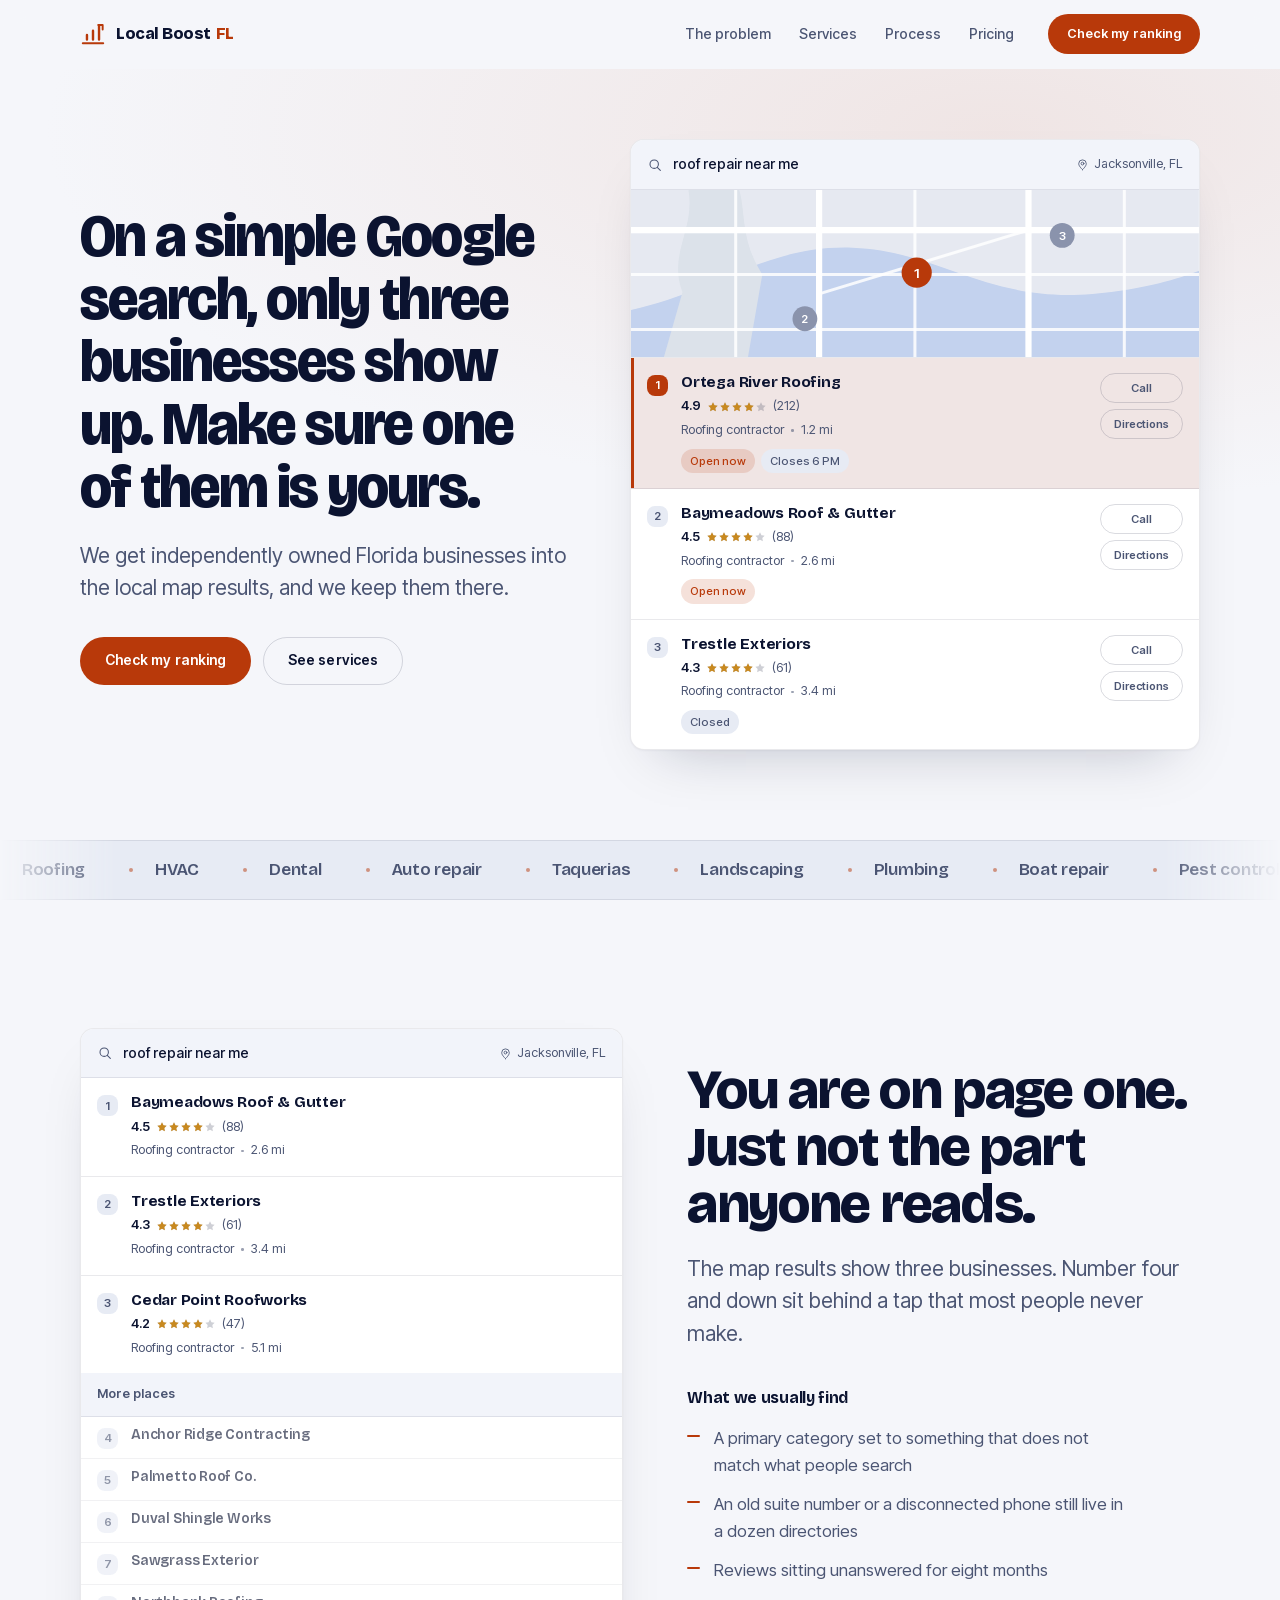
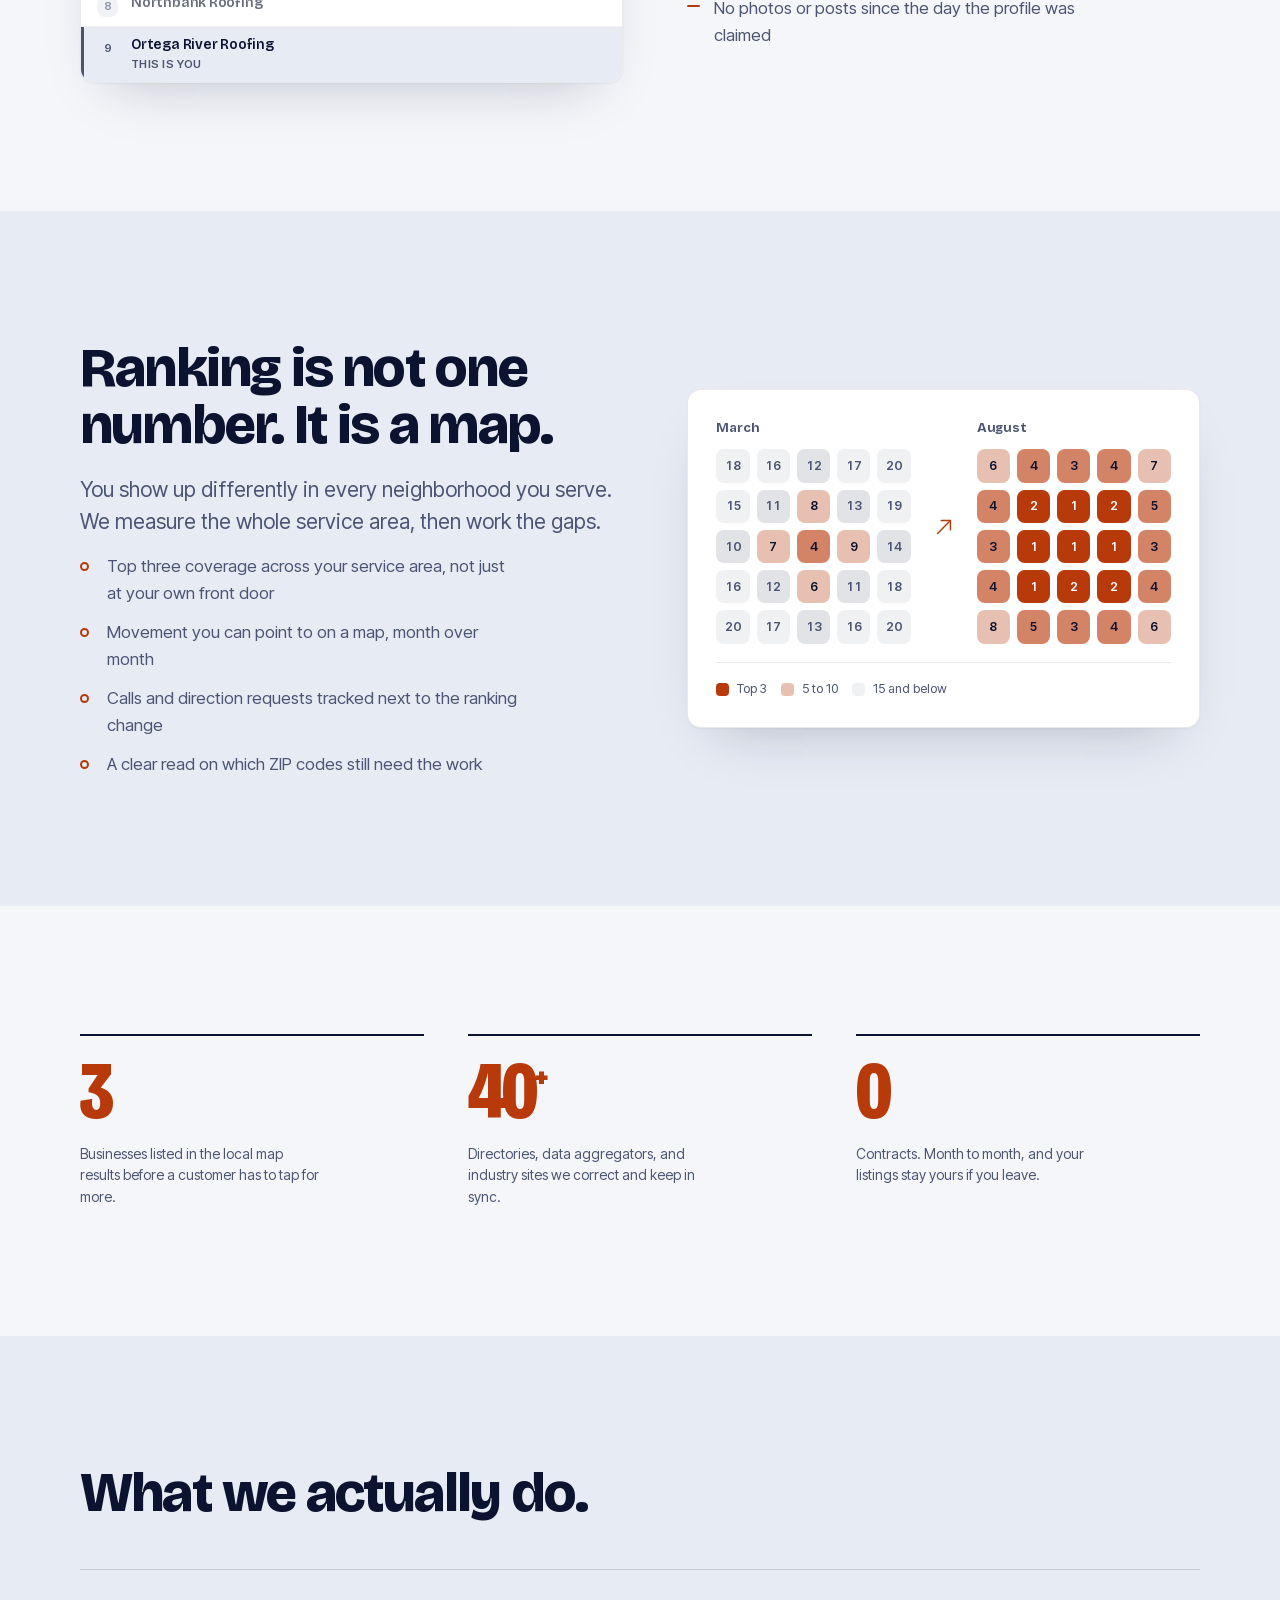
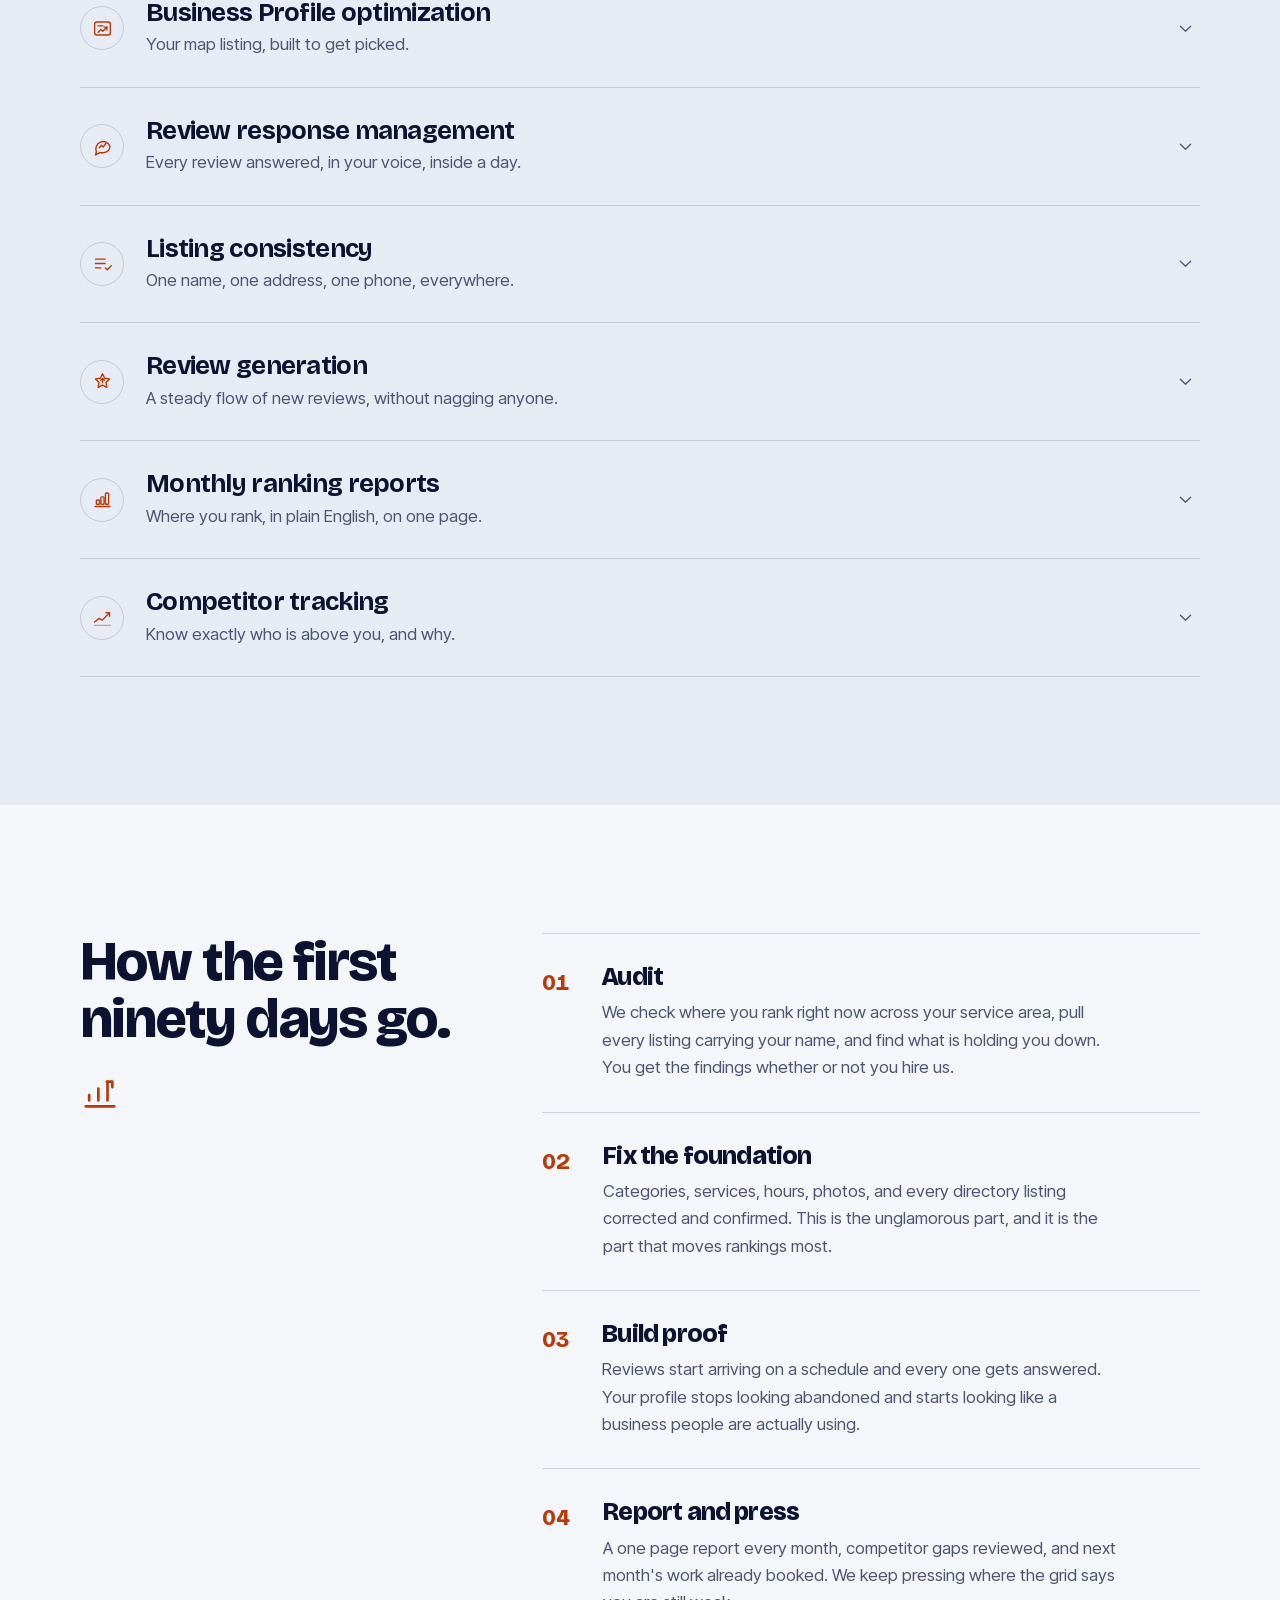
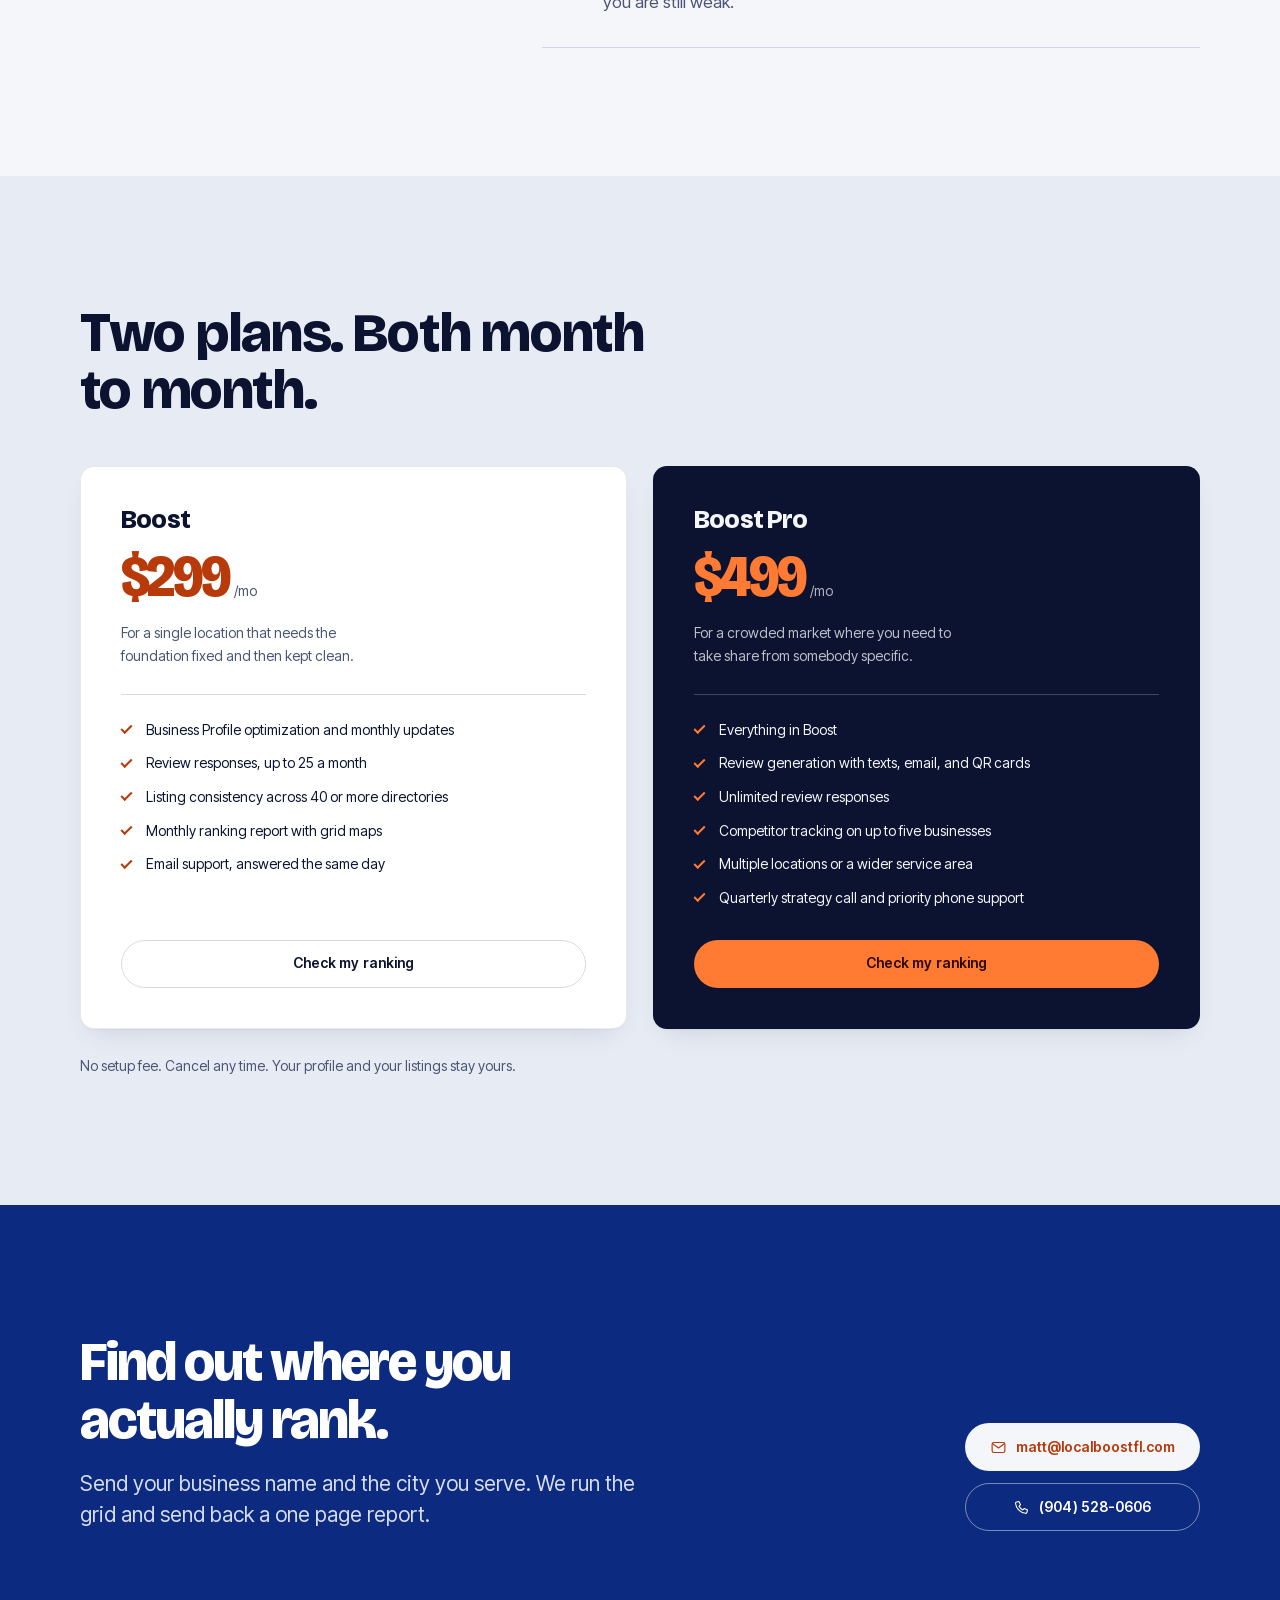
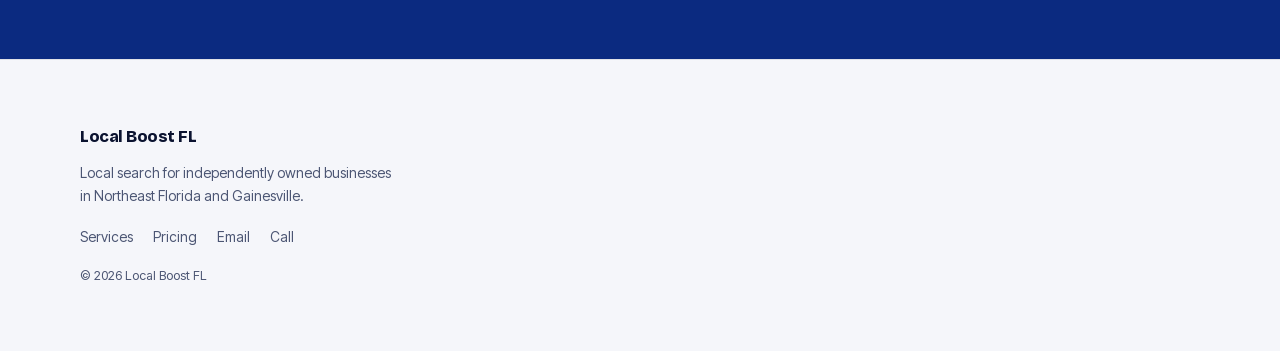
==== index.html @ afe84824 "Update contact details: (904) 528-0606 and matt@localboostfl.com Changed across index.html closing C" ====
<!DOCTYPE html>
<html lang="en">
<head>
<meta charset="utf-8">
<meta name="viewport" content="width=device-width, initial-scale=1">
<title>Local Boost FL | Local search for Northeast Florida businesses</title>
<meta name="description" content="Local Boost FL puts independently owned businesses in Northeast Florida and Gainesville into the local map results, and keeps them there. Month to month, no contracts.">
<meta name="theme-color" content="#F5F6FA" media="(prefers-color-scheme: light)">
<meta name="theme-color" content="#08112E" media="(prefers-color-scheme: dark)">
<link rel="preload" as="font" type="font/woff2" href="fonts/bricolage-grotesque-latin.woff2" crossorigin>
<link rel="preload" as="font" type="font/woff2" href="fonts/inter-tight-latin.woff2" crossorigin>
<link rel="stylesheet" href="fonts.css">
<link rel="stylesheet" href="styles.css">
</head>
<body>

<a class="skip" href="#main">Skip to content</a>

<!-- Icon sprite. Custom line-art on one theme: upward momentum. Stroke 1.6, round caps. -->
<svg class="sprite" aria-hidden="true" focusable="false" xmlns="http://www.w3.org/2000/svg">
  <symbol id="i-star" viewBox="0 0 24 24">
    <path d="M12 2.6l2.88 5.84 6.44.94-4.66 4.54 1.1 6.42L12 17.31l-5.76 3.03 1.1-6.42L2.68 9.38l6.44-.94z"/>
  </symbol>
  <symbol id="i-profile" viewBox="0 0 24 24">
    <rect x="3" y="4.5" width="18" height="15" rx="2.6"/><path d="M7 9h5.5"/>
    <path d="M7 16.2l3.2-3.2 2.2 2.2L17 10.4"/><path d="M17 13.6v-3.2h-3.2"/>
  </symbol>
  <symbol id="i-reply" viewBox="0 0 24 24">
    <path d="M20.5 11.6a7.6 7.6 0 0 1-7.6 7.6H8.4L4 21.6l1-3.7a7.6 7.6 0 1 1 15.5-6.3Z"/>
    <path d="M8.4 13.4l2.4-2.9 2 2 3-3.9"/>
  </symbol>
  <symbol id="i-listings" viewBox="0 0 24 24">
    <path d="M4 7h11M4 12h11M4 17h6"/><path d="M15.4 17.1l2.1 2.1L22 14.6"/>
  </symbol>
  <symbol id="i-reviews" viewBox="0 0 24 24">
    <path d="M12 3.2l2.5 5.1 5.6.82-4.05 3.95.96 5.58L12 16.02l-5.01 2.65.96-5.58L3.9 9.14l5.6-.82z"/>
    <path d="M12 13.4V8.6"/><path d="M9.9 10.7 12 8.6l2.1 2.1"/>
  </symbol>
  <symbol id="i-report" viewBox="0 0 24 24">
    <path d="M3.5 20h17"/><rect x="5" y="12.5" width="3.6" height="5" rx="1"/>
    <rect x="10.2" y="9" width="3.6" height="8.5" rx="1"/><rect x="15.4" y="4.6" width="3.6" height="12.9" rx="1"/>
  </symbol>
  <symbol id="i-compete" viewBox="0 0 24 24">
    <path d="M3 17.2l5.2-4.2 3.6 2 8.2-8.4"/><path d="M20 10.6V6.6h-4"/>
    <path d="M3 21h18" opacity=".45"/>
  </symbol>
  <symbol id="i-rise" viewBox="0 0 24 24">
    <path d="M3.5 20h17"/><path d="M5.5 16.5v-3.2M11 16.5V9.4M16.5 16.5V5.6"/>
    <path d="M19.4 8.5V5.2h-3.3"/>
  </symbol>
  <symbol id="i-chev" viewBox="0 0 24 24"><path d="M5.5 9.2 12 15.4l6.5-6.2"/></symbol>
  <symbol id="i-search" viewBox="0 0 24 24"><circle cx="10.8" cy="10.8" r="6.3"/><path d="M15.4 15.4 20 20"/></symbol>
  <symbol id="i-arrow" viewBox="0 0 24 24"><path d="M5 19 19 5"/><path d="M9 5h10v10"/></symbol>
  <symbol id="i-pin" viewBox="0 0 24 24"><path d="M12 21.5s7-6.1 7-11a7 7 0 1 0-14 0c0 4.9 7 11 7 11Z"/><circle cx="12" cy="10.3" r="2.6"/></symbol>
  <symbol id="i-phone" viewBox="0 0 24 24"><path d="M8.4 3.6 10.6 8l-2 2.2a12 12 0 0 0 5.2 5.2l2.2-2 4.4 2.2-.6 3a2 2 0 0 1-2.2 1.6C10.4 19.4 4.6 13.6 3.6 6.4A2 2 0 0 1 5.2 4.2Z"/></symbol>
  <symbol id="i-mail" viewBox="0 0 24 24"><rect x="3" y="5" width="18" height="14" rx="2.4"/><path d="m3.8 6.6 8.2 6 8.2-6"/></symbol>
</svg>

<div id="top-sentinel" aria-hidden="true"></div>

<header class="hdr" id="hdr">
  <div class="hdr__in">
    <a class="brand" href="#top" aria-label="Local Boost FL, back to top">
      <span class="brand__mark" aria-hidden="true">
        <svg viewBox="0 0 28 28" fill="none"><path d="M3 24h22" stroke-width="2.1" stroke-linecap="round"/><path d="M7.5 20V15M14 20V10.5M20.5 20V5.5" stroke-width="2.6" stroke-linecap="round"/><path d="M24.4 9.2V4.4h-4.8" stroke-width="2.1" stroke-linecap="round" stroke-linejoin="round"/></svg>
      </span>
      <span class="brand__wm">Local Boost<span class="brand__fl">FL</span></span>
    </a>

    <nav class="nav" id="nav" aria-label="Main">
      <ul class="nav__list">
        <li><a href="#gap">The problem</a></li>
        <li><a href="#services">Services</a></li>
        <li><a href="#process">Process</a></li>
        <li><a href="#pricing">Pricing</a></li>
      </ul>
      <a class="btn btn--sm btn--solid nav__cta" href="#contact">Check my ranking</a>
    </nav>

    <button class="burger" id="burger" aria-expanded="false" aria-controls="nav" aria-label="Open menu">
      <span class="burger__box" aria-hidden="true"><i></i><i></i></span>
    </button>
  </div>
</header>

<main id="main">

<!-- ========== HERO : asymmetric split ========== -->
<section class="hero" id="top">
  <div class="hero__grid wrap">
    <div class="hero__copy">
      <h1 class="hero__h">On a simple Google search, only three businesses show up. Make sure one of them is yours.</h1>
      <p class="hero__sub">We get independently owned Florida businesses into the local map results, and we keep them there.</p>
      <div class="hero__cta">
        <a class="btn btn--solid" href="#contact">Check my ranking</a>
        <a class="btn btn--ghost" href="#services">See services</a>
      </div>
    </div>

    <div class="hero__vis rv" data-rv>
      <p class="vh">Illustration: a local map search for roof repair in Jacksonville, where the client business Ortega River Roofing holds the first of three map positions with a 4.9 star rating from 212 reviews.</p>
      <figure class="serp serp--win" aria-hidden="true">
        <div class="serp__bar">
          <svg class="serp__mag" viewBox="0 0 24 24"><use href="#i-search"/></svg>
          <span class="serp__q">roof repair near me</span>
          <span class="serp__loc"><svg viewBox="0 0 24 24"><use href="#i-pin"/></svg>Jacksonville, FL</span>
        </div>

        <div class="serp__map">
          <svg viewBox="0 0 640 190" preserveAspectRatio="xMidYMid slice" role="presentation">
            <rect width="640" height="190" class="mp-land"/>
            <path d="M-10 138 C 90 120, 150 62, 250 66 C 350 70, 400 128, 520 118 C 590 112, 630 96, 650 88 L650 200 L-10 200Z" class="mp-water"/>
            <path d="M62 -10 C 78 40, 40 70, 58 116 L 34 200 L 130 200 L 148 96 C 120 52, 132 20, 118 -10Z" class="mp-park"/>
            <g class="mp-road-lg"><path d="M-10 46 H650"/><path d="M212 -10 V200"/><path d="M448 -10 V200"/></g>
            <g class="mp-road-sm"><path d="M-10 96 H650"/><path d="M-10 158 H650"/><path d="M118 -10 V200"/><path d="M320 -10 V200"/><path d="M556 -10 V200"/><path d="M212 118 L448 46"/></g>
            <g class="mp-pin mp-pin--me"><circle cx="322" cy="94" r="17"/><text x="322" y="100">1</text></g>
            <g class="mp-pin"><circle cx="196" cy="146" r="14"/><text x="196" y="151">2</text></g>
            <g class="mp-pin"><circle cx="486" cy="52" r="14"/><text x="486" y="57">3</text></g>
          </svg>
        </div>

        <ol class="serp__list">
          <li class="serp__row is-me">
            <span class="serp__rank">1</span>
            <div class="serp__body">
              <p class="serp__name">Ortega River Roofing</p>
              <p class="serp__meta">
                <span class="serp__score">4.9</span>
                <span class="stars" style="--v:4.9"><span class="stars__on"><svg viewBox="0 0 24 24"><use href="#i-star"/></svg><svg viewBox="0 0 24 24"><use href="#i-star"/></svg><svg viewBox="0 0 24 24"><use href="#i-star"/></svg><svg viewBox="0 0 24 24"><use href="#i-star"/></svg><svg viewBox="0 0 24 24"><use href="#i-star"/></svg></span><span class="stars__off"><svg viewBox="0 0 24 24"><use href="#i-star"/></svg><svg viewBox="0 0 24 24"><use href="#i-star"/></svg><svg viewBox="0 0 24 24"><use href="#i-star"/></svg><svg viewBox="0 0 24 24"><use href="#i-star"/></svg><svg viewBox="0 0 24 24"><use href="#i-star"/></svg></span></span>
                <span class="serp__ct">(212)</span>
              </p>
              <p class="serp__sub">Roofing contractor <span class="dot"></span> 1.2 mi</p>
              <p class="serp__chips"><span class="chip chip--open">Open now</span><span class="chip">Closes 6 PM</span></p>
            </div>
            <div class="serp__act"><span class="pill">Call</span><span class="pill">Directions</span></div>
          </li>
          <li class="serp__row">
            <span class="serp__rank">2</span>
            <div class="serp__body">
              <p class="serp__name">Baymeadows Roof &amp; Gutter</p>
              <p class="serp__meta">
                <span class="serp__score">4.5</span>
                <span class="stars" style="--v:4.5"><span class="stars__on"><svg viewBox="0 0 24 24"><use href="#i-star"/></svg><svg viewBox="0 0 24 24"><use href="#i-star"/></svg><svg viewBox="0 0 24 24"><use href="#i-star"/></svg><svg viewBox="0 0 24 24"><use href="#i-star"/></svg><svg viewBox="0 0 24 24"><use href="#i-star"/></svg></span><span class="stars__off"><svg viewBox="0 0 24 24"><use href="#i-star"/></svg><svg viewBox="0 0 24 24"><use href="#i-star"/></svg><svg viewBox="0 0 24 24"><use href="#i-star"/></svg><svg viewBox="0 0 24 24"><use href="#i-star"/></svg><svg viewBox="0 0 24 24"><use href="#i-star"/></svg></span></span>
                <span class="serp__ct">(88)</span>
              </p>
              <p class="serp__sub">Roofing contractor <span class="dot"></span> 2.6 mi</p>
              <p class="serp__chips"><span class="chip chip--open">Open now</span></p>
            </div>
            <div class="serp__act"><span class="pill">Call</span><span class="pill">Directions</span></div>
          </li>
          <li class="serp__row">
            <span class="serp__rank">3</span>
            <div class="serp__body">
              <p class="serp__name">Trestle Exteriors</p>
              <p class="serp__meta">
                <span class="serp__score">4.3</span>
                <span class="stars" style="--v:4.3"><span class="stars__on"><svg viewBox="0 0 24 24"><use href="#i-star"/></svg><svg viewBox="0 0 24 24"><use href="#i-star"/></svg><svg viewBox="0 0 24 24"><use href="#i-star"/></svg><svg viewBox="0 0 24 24"><use href="#i-star"/></svg><svg viewBox="0 0 24 24"><use href="#i-star"/></svg></span><span class="stars__off"><svg viewBox="0 0 24 24"><use href="#i-star"/></svg><svg viewBox="0 0 24 24"><use href="#i-star"/></svg><svg viewBox="0 0 24 24"><use href="#i-star"/></svg><svg viewBox="0 0 24 24"><use href="#i-star"/></svg><svg viewBox="0 0 24 24"><use href="#i-star"/></svg></span></span>
                <span class="serp__ct">(61)</span>
              </p>
              <p class="serp__sub">Roofing contractor <span class="dot"></span> 3.4 mi</p>
              <p class="serp__chips"><span class="chip">Closed</span></p>
            </div>
            <div class="serp__act"><span class="pill">Call</span><span class="pill">Directions</span></div>
          </li>
        </ol>
      </figure>
    </div>
  </div>
</section>

<!-- ========== MARQUEE : the page's only one ========== -->
<section class="mq" aria-label="Business types we work with">
  <div class="mq__track">
    <ul class="mq__set">
      <li>Roofing</li><li>HVAC</li><li>Dental</li><li>Auto repair</li><li>Taquerias</li>
      <li>Landscaping</li><li>Plumbing</li><li>Boat repair</li><li>Pest control</li>
      <li>Chiropractic</li><li>Coffee shops</li><li>Flooring</li><li>Pool service</li>
      <li>Barbershops</li><li>Pressure washing</li><li>Med spas</li>
    </ul>
    <ul class="mq__set" aria-hidden="true">
      <li>Roofing</li><li>HVAC</li><li>Dental</li><li>Auto repair</li><li>Taquerias</li>
      <li>Landscaping</li><li>Plumbing</li><li>Boat repair</li><li>Pest control</li>
      <li>Chiropractic</li><li>Coffee shops</li><li>Flooring</li><li>Pool service</li>
      <li>Barbershops</li><li>Pressure washing</li><li>Med spas</li>
    </ul>
  </div>
</section>

<!-- ========== BLOCK A : visual left, text right ========== -->
<section class="blk" id="gap">
  <div class="wrap blk__grid">
    <div class="blk__vis rv" data-rv>
      <p class="vh">Illustration: the same search, where three competitors hold the map positions and the client business sits at number nine, greyed out, below a "more places" divider.</p>
      <figure class="serp serp--bury" aria-hidden="true">
        <div class="serp__bar">
          <svg class="serp__mag" viewBox="0 0 24 24"><use href="#i-search"/></svg>
          <span class="serp__q">roof repair near me</span>
          <span class="serp__loc"><svg viewBox="0 0 24 24"><use href="#i-pin"/></svg>Jacksonville, FL</span>
        </div>
        <ol class="serp__list">
          <li class="serp__row">
            <span class="serp__rank">1</span>
            <div class="serp__body">
              <p class="serp__name">Baymeadows Roof &amp; Gutter</p>
              <p class="serp__meta"><span class="serp__score">4.5</span>
                <span class="stars" style="--v:4.5"><span class="stars__on"><svg viewBox="0 0 24 24"><use href="#i-star"/></svg><svg viewBox="0 0 24 24"><use href="#i-star"/></svg><svg viewBox="0 0 24 24"><use href="#i-star"/></svg><svg viewBox="0 0 24 24"><use href="#i-star"/></svg><svg viewBox="0 0 24 24"><use href="#i-star"/></svg></span><span class="stars__off"><svg viewBox="0 0 24 24"><use href="#i-star"/></svg><svg viewBox="0 0 24 24"><use href="#i-star"/></svg><svg viewBox="0 0 24 24"><use href="#i-star"/></svg><svg viewBox="0 0 24 24"><use href="#i-star"/></svg><svg viewBox="0 0 24 24"><use href="#i-star"/></svg></span></span>
                <span class="serp__ct">(88)</span></p>
              <p class="serp__sub">Roofing contractor <span class="dot"></span> 2.6 mi</p>
            </div>
          </li>
          <li class="serp__row">
            <span class="serp__rank">2</span>
            <div class="serp__body">
              <p class="serp__name">Trestle Exteriors</p>
              <p class="serp__meta"><span class="serp__score">4.3</span>
                <span class="stars" style="--v:4.3"><span class="stars__on"><svg viewBox="0 0 24 24"><use href="#i-star"/></svg><svg viewBox="0 0 24 24"><use href="#i-star"/></svg><svg viewBox="0 0 24 24"><use href="#i-star"/></svg><svg viewBox="0 0 24 24"><use href="#i-star"/></svg><svg viewBox="0 0 24 24"><use href="#i-star"/></svg></span><span class="stars__off"><svg viewBox="0 0 24 24"><use href="#i-star"/></svg><svg viewBox="0 0 24 24"><use href="#i-star"/></svg><svg viewBox="0 0 24 24"><use href="#i-star"/></svg><svg viewBox="0 0 24 24"><use href="#i-star"/></svg><svg viewBox="0 0 24 24"><use href="#i-star"/></svg></span></span>
                <span class="serp__ct">(61)</span></p>
              <p class="serp__sub">Roofing contractor <span class="dot"></span> 3.4 mi</p>
            </div>
          </li>
          <li class="serp__row">
            <span class="serp__rank">3</span>
            <div class="serp__body">
              <p class="serp__name">Cedar Point Roofworks</p>
              <p class="serp__meta"><span class="serp__score">4.2</span>
                <span class="stars" style="--v:4.2"><span class="stars__on"><svg viewBox="0 0 24 24"><use href="#i-star"/></svg><svg viewBox="0 0 24 24"><use href="#i-star"/></svg><svg viewBox="0 0 24 24"><use href="#i-star"/></svg><svg viewBox="0 0 24 24"><use href="#i-star"/></svg><svg viewBox="0 0 24 24"><use href="#i-star"/></svg></span><span class="stars__off"><svg viewBox="0 0 24 24"><use href="#i-star"/></svg><svg viewBox="0 0 24 24"><use href="#i-star"/></svg><svg viewBox="0 0 24 24"><use href="#i-star"/></svg><svg viewBox="0 0 24 24"><use href="#i-star"/></svg><svg viewBox="0 0 24 24"><use href="#i-star"/></svg></span></span>
                <span class="serp__ct">(47)</span></p>
              <p class="serp__sub">Roofing contractor <span class="dot"></span> 5.1 mi</p>
            </div>
          </li>
        </ol>

        <p class="serp__more">More places</p>

        <ol class="serp__list serp__list--thin" start="4">
          <li class="serp__row is-thin"><span class="serp__rank">4</span><div class="serp__body"><p class="serp__name">Anchor Ridge Contracting</p></div></li>
          <li class="serp__row is-thin"><span class="serp__rank">5</span><div class="serp__body"><p class="serp__name">Palmetto Roof Co.</p></div></li>
          <li class="serp__row is-thin"><span class="serp__rank">6</span><div class="serp__body"><p class="serp__name">Duval Shingle Works</p></div></li>
          <li class="serp__row is-thin"><span class="serp__rank">7</span><div class="serp__body"><p class="serp__name">Sawgrass Exterior</p></div></li>
          <li class="serp__row is-thin"><span class="serp__rank">8</span><div class="serp__body"><p class="serp__name">Northbank Roofing</p></div></li>
          <li class="serp__row is-thin is-you">
            <span class="serp__rank">9</span>
            <div class="serp__body">
              <p class="serp__name">Ortega River Roofing</p>
              <p class="serp__you">This is you</p>
            </div>
          </li>
        </ol>
      </figure>
    </div>

    <div class="blk__copy rv" data-rv>
      <h2 class="h2">You are on page one. Just not the part anyone reads.</h2>
      <p class="lead">The map results show three businesses. Number four and down sit behind a tap that most people never make.</p>
      <p class="blk__kick">What we usually find</p>
      <ul class="ticks">
        <li>A primary category set to something that does not match what people search</li>
        <li>An old suite number or a disconnected phone still live in a dozen directories</li>
        <li>Reviews sitting unanswered for eight months</li>
        <li>No photos or posts since the day the profile was claimed</li>
      </ul>
    </div>
  </div>
</section>

<!-- ========== BLOCK B : text left, visual right ========== -->
<section class="blk blk--alt">
  <div class="wrap blk__grid blk__grid--flip">
    <div class="blk__copy rv" data-rv>
      <h2 class="h2">Ranking is not one number. It is a map.</h2>
      <p class="lead">You show up differently in every neighborhood you serve. We measure the whole service area, then work the gaps.</p>
      <ul class="ticks">
        <li>Top three coverage across your service area, not just at your own front door</li>
        <li>Movement you can point to on a map, month over month</li>
        <li>Calls and direction requests tracked next to the ranking change</li>
        <li>A clear read on which ZIP codes still need the work</li>
      </ul>
    </div>

    <div class="blk__vis rv" data-rv>
      <p class="vh">Illustration: two five by five grids of ranking positions across a service area. In March most of the grid sits between eleven and twenty. Five months later most of the grid sits between one and four.</p>
      <figure class="geo" aria-hidden="true">
        <div class="geo__pair">
          <div class="geo__one">
            <p class="geo__cap">March</p>
            <div class="grid5">
              <span class="gc g5">18</span><span class="gc g5">16</span><span class="gc g4">12</span><span class="gc g5">17</span><span class="gc g5">20</span>
              <span class="gc g5">15</span><span class="gc g4">11</span><span class="gc g3">8</span><span class="gc g4">13</span><span class="gc g5">19</span>
              <span class="gc g4">10</span><span class="gc g3">7</span><span class="gc g2">4</span><span class="gc g3">9</span><span class="gc g4">14</span>
              <span class="gc g5">16</span><span class="gc g4">12</span><span class="gc g3">6</span><span class="gc g4">11</span><span class="gc g5">18</span>
              <span class="gc g5">20</span><span class="gc g5">17</span><span class="gc g4">13</span><span class="gc g5">16</span><span class="gc g5">20</span>
            </div>
          </div>
          <span class="geo__arrow"><svg viewBox="0 0 24 24"><use href="#i-arrow"/></svg></span>
          <div class="geo__one">
            <p class="geo__cap">August</p>
            <div class="grid5">
              <span class="gc g3">6</span><span class="gc g2">4</span><span class="gc g2">3</span><span class="gc g2">4</span><span class="gc g3">7</span>
              <span class="gc g2">4</span><span class="gc g1">2</span><span class="gc g1">1</span><span class="gc g1">2</span><span class="gc g2">5</span>
              <span class="gc g2">3</span><span class="gc g1">1</span><span class="gc g1">1</span><span class="gc g1">1</span><span class="gc g2">3</span>
              <span class="gc g2">4</span><span class="gc g1">1</span><span class="gc g1">2</span><span class="gc g1">2</span><span class="gc g2">4</span>
              <span class="gc g3">8</span><span class="gc g2">5</span><span class="gc g2">3</span><span class="gc g2">4</span><span class="gc g3">6</span>
            </div>
          </div>
        </div>
        <p class="geo__key"><span class="gc gc--k g1"></span> Top 3 <span class="gc gc--k g3"></span> 5 to 10 <span class="gc gc--k g5"></span> 15 and below</p>
      </figure>
    </div>
  </div>
</section>

<!-- ========== STATS : asymmetric hairline row ========== -->
<section class="stats">
  <div class="wrap stats__grid">
    <div class="stat rv" data-rv>
      <p class="stat__n">3</p>
      <p class="stat__t">Businesses listed in the local map results before a customer has to tap for more.</p>
    </div>
    <div class="stat rv" data-rv style="--d:.08s">
      <p class="stat__n">40<span class="stat__plus">+</span></p>
      <p class="stat__t">Directories, data aggregators, and industry sites we correct and keep in sync.</p>
    </div>
    <div class="stat rv" data-rv style="--d:.16s">
      <p class="stat__n">0</p>
      <p class="stat__t">Contracts. Month to month, and your listings stay yours if you leave.</p>
    </div>
  </div>
</section>

<!-- ========== SERVICES : stacked expandable rows ========== -->
<section class="svcs" id="services">
  <div class="wrap">
    <h2 class="h2 svcs__h rv" data-rv>What we actually do.</h2>

    <div class="svcs__list" id="svc-list">

      <article class="svc rv" data-rv>
        <h3 class="svc__hd">
          <button class="svc__btn" id="s1b" aria-expanded="false" aria-controls="s1p">
            <span class="svc__ico" aria-hidden="true"><svg viewBox="0 0 24 24"><use href="#i-profile"/></svg></span>
            <span class="svc__txt">
              <span class="svc__name">Business Profile optimization</span>
              <span class="svc__sum">Your map listing, built to get picked.</span>
            </span>
            <span class="svc__chev" aria-hidden="true"><svg viewBox="0 0 24 24"><use href="#i-chev"/></svg></span>
          </button>
        </h3>
        <div class="svc__panel" id="s1p" role="region" aria-labelledby="s1b">
          <div class="svc__inner">
            <p>Most owners fill the profile out once and never touch it again. We treat it like a storefront window. Categories, services, service areas, hours, photos and posts, all set correctly and kept current.</p>
            <ul class="deliv">
              <li>Primary and secondary categories chosen from what actually ranks in your market</li>
              <li>Complete services, service areas, attributes, and hours, holidays included</li>
              <li>Fresh photos and weekly posts published for you</li>
              <li>Questions and answers seeded with what customers really ask</li>
            </ul>
            <p class="why"><span class="why__k">Why it moves rank</span> Category and completeness are two of the strongest local signals, and the two most often set wrong.</p>
          </div>
        </div>
      </article>

      <article class="svc rv" data-rv>
        <h3 class="svc__hd">
          <button class="svc__btn" id="s2b" aria-expanded="false" aria-controls="s2p">
            <span class="svc__ico" aria-hidden="true"><svg viewBox="0 0 24 24"><use href="#i-reply"/></svg></span>
            <span class="svc__txt">
              <span class="svc__name">Review response management</span>
              <span class="svc__sum">Every review answered, in your voice, inside a day.</span>
            </span>
            <span class="svc__chev" aria-hidden="true"><svg viewBox="0 0 24 24"><use href="#i-chev"/></svg></span>
          </button>
        </h3>
        <div class="svc__panel" id="s2p" role="region" aria-labelledby="s2b">
          <div class="svc__inner">
            <p>We write and publish a reply to every review you get, the good ones and especially the bad ones. Written to sound like you talking, not like a corporate script.</p>
            <ul class="deliv">
              <li>Replies to all new reviews within one business day</li>
              <li>A tone guide built from how you actually talk to customers</li>
              <li>Anything serious comes to you before it gets answered</li>
              <li>Backfill of unanswered reviews from the last twelve months</li>
            </ul>
            <p class="why"><span class="why__k">Why it moves rank</span> Reply text is indexed like any other content on your profile, and an answered profile reads as an active business.</p>
          </div>
        </div>
      </article>

      <article class="svc rv" data-rv>
        <h3 class="svc__hd">
          <button class="svc__btn" id="s3b" aria-expanded="false" aria-controls="s3p">
            <span class="svc__ico" aria-hidden="true"><svg viewBox="0 0 24 24"><use href="#i-listings"/></svg></span>
            <span class="svc__txt">
              <span class="svc__name">Listing consistency</span>
              <span class="svc__sum">One name, one address, one phone, everywhere.</span>
            </span>
            <span class="svc__chev" aria-hidden="true"><svg viewBox="0 0 24 24"><use href="#i-chev"/></svg></span>
          </button>
        </h3>
        <div class="svc__panel" id="s3p" role="region" aria-labelledby="s3b">
          <div class="svc__inner">
            <p>Your business is listed in dozens of directories you have never logged into. An old suite number, a disconnected phone, a name from before the rebrand. We find every version and make them match.</p>
            <ul class="deliv">
              <li>Audit across 40 or more directories, data aggregators, and industry sites</li>
              <li>Corrections submitted and tracked through to confirmation</li>
              <li>Duplicate and unclaimed listings merged or removed</li>
              <li>A quarterly re-check so it stays clean</li>
            </ul>
            <p class="why"><span class="why__k">Why it moves rank</span> Conflicting information lowers confidence in your business data, and lower confidence means lower placement.</p>
          </div>
        </div>
      </article>

      <article class="svc rv" data-rv>
        <h3 class="svc__hd">
          <button class="svc__btn" id="s4b" aria-expanded="false" aria-controls="s4p">
            <span class="svc__ico" aria-hidden="true"><svg viewBox="0 0 24 24"><use href="#i-reviews"/></svg></span>
            <span class="svc__txt">
              <span class="svc__name">Review generation</span>
              <span class="svc__sum">A steady flow of new reviews, without nagging anyone.</span>
            </span>
            <span class="svc__chev" aria-hidden="true"><svg viewBox="0 0 24 24"><use href="#i-chev"/></svg></span>
          </button>
        </h3>
        <div class="svc__panel" id="s4p" role="region" aria-labelledby="s4b">
          <div class="svc__inner">
            <p>A simple system that asks happy customers at the right moment, after the job is finished rather than while you are still on site. No incentives and no gating, so nothing puts your profile at risk.</p>
            <ul class="deliv">
              <li>A branded review link plus printed QR cards for the counter or the truck</li>
              <li>Text and email follow ups timed to your job cycle</li>
              <li>A one page script so your crew knows when and how to ask</li>
              <li>Monthly read on review volume, rating trend, and what customers keep mentioning</li>
            </ul>
            <p class="why"><span class="why__k">Why it moves rank</span> Both count and recency feed local ranking. A profile earning reviews every week beats one that earned fifty in 2021.</p>
          </div>
        </div>
      </article>

      <article class="svc rv" data-rv>
        <h3 class="svc__hd">
          <button class="svc__btn" id="s5b" aria-expanded="false" aria-controls="s5p">
            <span class="svc__ico" aria-hidden="true"><svg viewBox="0 0 24 24"><use href="#i-report"/></svg></span>
            <span class="svc__txt">
              <span class="svc__name">Monthly ranking reports</span>
              <span class="svc__sum">Where you rank, in plain English, on one page.</span>
            </span>
            <span class="svc__chev" aria-hidden="true"><svg viewBox="0 0 24 24"><use href="#i-chev"/></svg></span>
          </button>
        </h3>
        <div class="svc__panel" id="s5p" role="region" aria-labelledby="s5b">
          <div class="svc__inner">
            <p>One page, once a month. Where you rank for the searches that bring in paying work, how that changed, what we did, and what is next. No dashboard to log into and no jargon.</p>
            <ul class="deliv">
              <li>Grid ranking maps for your top search terms across the service area</li>
              <li>Calls, direction requests, and website clicks from your profile</li>
              <li>A short written summary of what moved and why</li>
              <li>The specific work already scheduled for the coming month</li>
            </ul>
            <p class="why"><span class="why__k">Why it moves rank</span> Grid data shows which neighborhoods you are losing, so the next month of work goes where it pays.</p>
          </div>
        </div>
      </article>

      <article class="svc rv" data-rv>
        <h3 class="svc__hd">
          <button class="svc__btn" id="s6b" aria-expanded="false" aria-controls="s6p">
            <span class="svc__ico" aria-hidden="true"><svg viewBox="0 0 24 24"><use href="#i-compete"/></svg></span>
            <span class="svc__txt">
              <span class="svc__name">Competitor tracking</span>
              <span class="svc__sum">Know exactly who is above you, and why.</span>
            </span>
            <span class="svc__chev" aria-hidden="true"><svg viewBox="0 0 24 24"><use href="#i-chev"/></svg></span>
          </button>
        </h3>
        <div class="svc__panel" id="s6p" role="region" aria-labelledby="s6b">
          <div class="svc__inner">
            <p>We track the businesses outranking you across your service area and break down what they are doing differently. Categories, review pace, photos, posting habits, and where their listings are simply stronger than yours.</p>
            <ul class="deliv">
              <li>Up to five competitors tracked continuously</li>
              <li>Side by side review count, rating, and growth rate</li>
              <li>An alert when someone overtakes you on a priority term</li>
              <li>A gap list ordered by effort against likely impact</li>
            </ul>
            <p class="why"><span class="why__k">Why it moves rank</span> Local ranking is relative. You do not need to be perfect, only better than the three businesses currently above you.</p>
          </div>
        </div>
      </article>

    </div>
  </div>
</section>

<!-- ========== PROCESS : sticky heading + steps ========== -->
<section class="proc" id="process">
  <div class="wrap proc__grid">
    <div class="proc__side">
      <h2 class="h2 rv" data-rv>How the first ninety days go.</h2>
      <span class="proc__mark rv" data-rv aria-hidden="true"><svg viewBox="0 0 24 24"><use href="#i-rise"/></svg></span>
    </div>
    <ol class="proc__steps">
      <li class="step rv" data-rv>
        <span class="step__n">01</span>
        <div class="step__b">
          <h3 class="step__h">Audit</h3>
          <p>We check where you rank right now across your service area, pull every listing carrying your name, and find what is holding you down. You get the findings whether or not you hire us.</p>
        </div>
      </li>
      <li class="step rv" data-rv>
        <span class="step__n">02</span>
        <div class="step__b">
          <h3 class="step__h">Fix the foundation</h3>
          <p>Categories, services, hours, photos, and every directory listing corrected and confirmed. This is the unglamorous part, and it is the part that moves rankings most.</p>
        </div>
      </li>
      <li class="step rv" data-rv>
        <span class="step__n">03</span>
        <div class="step__b">
          <h3 class="step__h">Build proof</h3>
          <p>Reviews start arriving on a schedule and every one gets answered. Your profile stops looking abandoned and starts looking like a business people are actually using.</p>
        </div>
      </li>
      <li class="step rv" data-rv>
        <span class="step__n">04</span>
        <div class="step__b">
          <h3 class="step__h">Report and press</h3>
          <p>A one page report every month, competitor gaps reviewed, and next month's work already booked. We keep pressing where the grid says you are still weak.</p>
        </div>
      </li>
    </ol>
  </div>
</section>

<!-- ========== PRICING : two tiers ========== -->
<section class="price" id="pricing">
  <div class="wrap">
    <h2 class="h2 price__h rv" data-rv>Two plans. Both month to month.</h2>
    <div class="price__grid">

      <article class="tier rv" data-rv>
        <h3 class="tier__name">Boost</h3>
        <p class="tier__cost"><span class="tier__amt">$299</span><span class="tier__per">/mo</span></p>
        <p class="tier__for">For a single location that needs the foundation fixed and then kept clean.</p>
        <ul class="tier__list">
          <li>Business Profile optimization and monthly updates</li>
          <li>Review responses, up to 25 a month</li>
          <li>Listing consistency across 40 or more directories</li>
          <li>Monthly ranking report with grid maps</li>
          <li>Email support, answered the same day</li>
        </ul>
        <a class="btn btn--ghost tier__btn" href="#contact">Check my ranking</a>
      </article>

      <article class="tier tier--pro rv" data-rv style="--d:.08s">
        <h3 class="tier__name">Boost Pro</h3>
        <p class="tier__cost"><span class="tier__amt">$499</span><span class="tier__per">/mo</span></p>
        <p class="tier__for">For a crowded market where you need to take share from somebody specific.</p>
        <ul class="tier__list">
          <li>Everything in Boost</li>
          <li>Review generation with texts, email, and QR cards</li>
          <li>Unlimited review responses</li>
          <li>Competitor tracking on up to five businesses</li>
          <li>Multiple locations or a wider service area</li>
          <li>Quarterly strategy call and priority phone support</li>
        </ul>
        <a class="btn btn--solid tier__btn" href="#contact">Check my ranking</a>
      </article>

    </div>
    <p class="price__note">No setup fee. Cancel any time. Your profile and your listings stay yours.</p>
  </div>
</section>

<!-- ========== CLOSING CTA ========== -->
<section class="cta" id="contact">
  <div class="wrap cta__in">
    <h2 class="cta__h rv" data-rv>Find out where you actually rank.</h2>
    <p class="cta__p rv" data-rv>Send your business name and the city you serve. We run the grid and send back a one page report.</p>
    <div class="cta__row rv" data-rv>
      <a class="btn btn--light" href="mailto:matt@localboostfl.com?subject=Ranking%20check">
        <svg class="btn__i" viewBox="0 0 24 24" aria-hidden="true"><use href="#i-mail"/></svg>
        matt@localboostfl.com
      </a>
      <a class="btn btn--outline" href="tel:+19045280606">
        <svg class="btn__i" viewBox="0 0 24 24" aria-hidden="true"><use href="#i-phone"/></svg>
        (904) 528-0606
      </a>
    </div>
  </div>
</section>

</main>

<footer class="ft">
  <div class="wrap ft__in">
    <p class="ft__b">Local Boost FL</p>
    <p class="ft__d">Local search for independently owned businesses in Northeast Florida and Gainesville.</p>
    <nav class="ft__nav" aria-label="Footer">
      <a href="#services">Services</a>
      <a href="#pricing">Pricing</a>
      <a href="mailto:matt@localboostfl.com">Email</a>
      <a href="tel:+19045280606">Call</a>
    </nav>
    <p class="ft__c">&copy; 2026 Local Boost FL</p>
  </div>
</footer>

<script src="script.js"></script>
</body>
</html>
---- fonts.css ----
/* Self-hosted, latin subsets only. Bricolage Grotesque + Inter Tight,
   both variable fonts under the SIL Open Font License. */

@font-face {
  font-family: 'Bricolage Grotesque';
  font-style: normal;
  font-weight: 400 800;
  font-stretch: 75% 100%;
  font-display: swap;
  src: url(fonts/bricolage-grotesque-latin-ext.woff2) format('woff2');
  unicode-range: U+0100-02BA, U+02BD-02C5, U+02C7-02CC, U+02CE-02D7, U+02DD-02FF, U+0304, U+0308, U+0329, U+1D00-1DBF, U+1E00-1E9F, U+1EF2-1EFF, U+2020, U+20A0-20AB, U+20AD-20C0, U+2113, U+2C60-2C7F, U+A720-A7FF;
}

@font-face {
  font-family: 'Bricolage Grotesque';
  font-style: normal;
  font-weight: 400 800;
  font-stretch: 75% 100%;
  font-display: swap;
  src: url(fonts/bricolage-grotesque-latin.woff2) format('woff2');
  unicode-range: U+0000-00FF, U+0131, U+0152-0153, U+02BB-02BC, U+02C6, U+02DA, U+02DC, U+0304, U+0308, U+0329, U+2000-206F, U+20AC, U+2122, U+2191, U+2193, U+2212, U+2215, U+FEFF, U+FFFD;
}

@font-face {
  font-family: 'Inter Tight';
  font-style: normal;
  font-weight: 400 600;
  font-display: swap;
  src: url(fonts/inter-tight-latin-ext.woff2) format('woff2');
  unicode-range: U+0100-02BA, U+02BD-02C5, U+02C7-02CC, U+02CE-02D7, U+02DD-02FF, U+0304, U+0308, U+0329, U+1D00-1DBF, U+1E00-1E9F, U+1EF2-1EFF, U+2020, U+20A0-20AB, U+20AD-20C0, U+2113, U+2C60-2C7F, U+A720-A7FF;
}

@font-face {
  font-family: 'Inter Tight';
  font-style: normal;
  font-weight: 400 600;
  font-display: swap;
  src: url(fonts/inter-tight-latin.woff2) format('woff2');
  unicode-range: U+0000-00FF, U+0131, U+0152-0153, U+02BB-02BC, U+02C6, U+02DA, U+02DC, U+0304, U+0308, U+0329, U+2000-206F, U+20AC, U+2122, U+2191, U+2193, U+2212, U+2215, U+FEFF, U+FFFD;
}
---- styles.css ----
/* =========================================================
   Local Boost FL
   Theme: Orange and Blue (see THEME.md)
   Radius system: interactive = pill, surfaces = 14px, inner = 8px
   ========================================================= */

/* ---------- tokens ---------- */
:root{
  --paper:#F5F6FA;
  --band:#E7EBF4;
  --navy:#0B1330;
  --deep:#0B2A80;
  --slate:#4B5573;
  --orange:#B8390A;
  --gold:#C8891F;

  --bg:var(--paper);
  --bg-alt:var(--band);
  --fg:var(--navy);
  --fg-2:var(--slate);
  --acc:var(--orange);
  --acc-ink:#fff;
  --acc-on-dark:#FF7A33;
  --deep-ink:#fff;
  --line:color-mix(in srgb, var(--navy) 15%, transparent);
  --line-2:color-mix(in srgb, var(--navy) 9%, transparent);
  --surface:#FFFFFF;
  --surface-2:#F2F4FA;
  --acc-wash:color-mix(in srgb, var(--orange) 9%, var(--paper));

  --r-surface:14px;
  --r-inner:8px;

  /* Layered shadows: a tight contact edge plus a wide soft ambient.
     Both are tinted navy, never pure black, so they sit in the palette. */
  --sh-1:0 1px 2px -1px color-mix(in srgb,var(--navy) 10%,transparent),
         0 4px 12px -6px color-mix(in srgb,var(--navy) 12%,transparent);
  --sh-2:0 1px 2px -1px color-mix(in srgb,var(--navy) 9%,transparent),
         0 12px 28px -14px color-mix(in srgb,var(--navy) 16%,transparent);
  --sh-3:0 1px 3px -1px color-mix(in srgb,var(--navy) 8%,transparent),
         0 26px 56px -30px color-mix(in srgb,var(--navy) 26%,transparent);

  --wrap:1240px;
  --gut:clamp(20px,5vw,60px);
  --sec:clamp(72px,10vw,144px);

  --ff-d:"Bricolage Grotesque","Avenir Next Condensed","Trebuchet MS",sans-serif;
  --ff-b:"Inter Tight","Helvetica Neue",Arial,sans-serif;

  --fs-h1:clamp(2.05rem,1.15rem + 3.4vw,3.85rem);
  --fs-h2:clamp(2rem,1.25rem + 3.1vw,3.5rem);
  --fs-h3:clamp(1.25rem,1.08rem + .72vw,1.6rem);
  --fs-lead:clamp(1.06rem,1rem + .4vw,1.32rem);
  --fs-body:clamp(.97rem,.94rem + .16vw,1.06rem);
  --fs-sm:.875rem;
  --fs-xs:.795rem;

  --ease:cubic-bezier(.16,1,.3,1);
}

@media (prefers-color-scheme:dark){
  :root{
    --bg:#08112E;
    --bg-alt:#0D183B;
    --fg:#EDF1FA;
    --fg-2:#A9B3CC;
    --acc:#FF7A33;
    --acc-ink:#2A0A00;
    --deep:#143A9E;
    --gold:#E0A73C;
    --line:color-mix(in srgb, #EDF1FA 16%, transparent);
    --line-2:color-mix(in srgb, #EDF1FA 9%, transparent);
    --surface:#101C43;
    --surface-2:#142149;
    --acc-wash:color-mix(in srgb, #FF7A33 15%, #08112E);
    /* On a dark ground, shadow reads as depth only if it is near-black. */
    --sh-1:0 1px 2px -1px rgba(0,0,0,.5), 0 4px 12px -6px rgba(0,0,0,.55);
    --sh-2:0 1px 2px -1px rgba(0,0,0,.5), 0 12px 28px -14px rgba(0,0,0,.6);
    --sh-3:0 1px 3px -1px rgba(0,0,0,.5), 0 26px 56px -30px rgba(0,0,0,.7);
  }
}

/* ---------- base ---------- */
*,*::before,*::after{box-sizing:border-box}
html{-webkit-text-size-adjust:100%}
body{
  margin:0;background:var(--bg);color:var(--fg);
  font-family:var(--ff-b);font-size:var(--fs-body);line-height:1.62;
  font-weight:400;-webkit-font-smoothing:antialiased;overflow-x:hidden;
}
h1,h2,h3{font-family:var(--ff-d);font-weight:800;margin:0;
  letter-spacing:-.032em;line-height:1.02;
  font-variation-settings:"wdth" 100,"opsz" 60;}
p{margin:0}
ul,ol{margin:0;padding:0;list-style:none}
img,svg{max-width:100%}
a{color:inherit}
:where(a,button,[tabindex]):focus-visible{
  outline:2.5px solid var(--acc);outline-offset:3px;border-radius:4px;
}
.sprite{position:absolute;width:0;height:0;overflow:hidden}
.sprite symbol{fill:none;stroke:currentColor;stroke-width:1.6;
  stroke-linecap:round;stroke-linejoin:round}
.sprite #i-star{fill:currentColor;stroke:none}

.wrap{max-width:var(--wrap);margin-inline:auto;padding-inline:var(--gut)}
.vh{position:absolute!important;width:1px;height:1px;margin:-1px;padding:0;
  overflow:hidden;clip:rect(0 0 0 0);clip-path:inset(50%);white-space:nowrap;border:0}
.skip{position:absolute;left:-9999px;top:0;z-index:200;background:var(--acc);
  color:var(--acc-ink);padding:12px 20px;border-radius:0 0 var(--r-inner) 0;font-weight:600}
.skip:focus{left:0}
#top-sentinel{position:absolute;top:0;height:1px;width:1px}

.h2{font-size:var(--fs-h2);max-width:17ch}
.lead{font-size:var(--fs-lead);color:var(--fg-2);margin-top:20px;max-width:46ch;line-height:1.55}

/* ---------- buttons ---------- */
.btn{
  display:inline-flex;align-items:center;justify-content:center;gap:9px;
  min-height:48px;padding:0 24px;border-radius:999px;
  font-family:var(--ff-b);font-size:var(--fs-sm);font-weight:600;
  letter-spacing:.005em;text-decoration:none;white-space:nowrap;
  border:1.5px solid transparent;cursor:pointer;
  transition:background .22s var(--ease),border-color .22s var(--ease),
             color .22s var(--ease),transform .12s var(--ease);
}
.btn--sm{min-height:40px;padding:0 18px;font-size:var(--fs-xs)}
.btn__i{width:17px;height:17px;flex:none;fill:none;stroke:currentColor;stroke-width:1.6;
  stroke-linecap:round;stroke-linejoin:round}
.btn:active{transform:translateY(1px)}
.btn--solid{background:var(--acc);color:var(--acc-ink)}
.btn--solid:hover{background:color-mix(in srgb,var(--acc) 84%,var(--fg))}
.btn--ghost{border-color:var(--line);color:var(--fg);background:transparent}
.btn--ghost:hover{border-color:var(--acc);color:var(--acc)}
.btn--light{background:var(--bg);color:var(--acc)}
.btn--light:hover{background:#fff;color:var(--deep)}
.btn--outline{border-color:color-mix(in srgb,#fff 45%,transparent);color:#fff}
.btn--outline:hover{border-color:#fff;background:color-mix(in srgb,#fff 12%,transparent)}

/* ---------- header ---------- */
.hdr{position:sticky;top:0;z-index:60;background:color-mix(in srgb,var(--bg) 88%,transparent);
  backdrop-filter:blur(12px);-webkit-backdrop-filter:blur(12px);
  border-bottom:1px solid transparent;transition:border-color .3s var(--ease)}
.hdr.is-stuck{border-bottom-color:var(--line-2)}
.hdr__in{max-width:var(--wrap);margin-inline:auto;padding:0 var(--gut);
  height:68px;display:flex;align-items:center;justify-content:space-between;gap:20px}
.brand{display:inline-flex;align-items:center;gap:10px;text-decoration:none}
.brand__mark{width:26px;height:26px;color:var(--acc);display:block}
.brand__mark svg{display:block;stroke:currentColor;fill:none}
.brand__wm{font-family:var(--ff-d);font-weight:800;font-size:1.02rem;letter-spacing:-.03em}
.brand__fl{color:var(--acc);margin-left:.32em}

.nav{display:flex;align-items:center;gap:34px}
.nav__list{display:flex;align-items:center;gap:28px}
/* padding-block gives a 44px hit area inside the 68px bar without moving the
   text, which sat in a 17px-tall target before. */
.nav__list a{text-decoration:none;font-size:var(--fs-sm);font-weight:500;color:var(--fg-2);
  display:inline-flex;align-items:center;min-height:44px;
  transition:color .2s var(--ease)}
.nav__list a:hover{color:var(--fg)}

.burger{display:none;width:46px;height:46px;align-items:center;justify-content:center;
  background:transparent;border:1.5px solid var(--line);border-radius:999px;cursor:pointer;color:var(--fg)}
.burger__box{display:block;width:17px;height:11px;position:relative}
.burger__box i{position:absolute;left:0;width:100%;height:1.6px;background:currentColor;border-radius:2px;
  transition:transform .3s var(--ease),opacity .2s var(--ease)}
.burger__box i:nth-child(1){top:0}
.burger__box i:nth-child(2){bottom:0}
.burger[aria-expanded="true"] .burger__box i:nth-child(1){transform:translateY(4.7px) rotate(45deg)}
.burger[aria-expanded="true"] .burger__box i:nth-child(2){transform:translateY(-4.7px) rotate(-45deg)}

/* ---------- hero ---------- */
.hero{padding-top:clamp(38px,6vw,84px);padding-bottom:clamp(48px,7vw,96px);position:relative;overflow:hidden}
.hero::before{content:"";position:absolute;inset:0;pointer-events:none;
  background:radial-gradient(120% 78% at 78% 8%,var(--acc-wash),transparent 62%)}
.hero__grid{position:relative;display:grid;gap:clamp(38px,5vw,60px);align-items:center}
.hero__h{font-size:var(--fs-h1);max-width:20ch;font-variation-settings:"wdth" 96,"opsz" 96}
.hero__sub{font-size:var(--fs-lead);color:var(--fg-2);margin-top:22px;max-width:40ch;line-height:1.52}
.hero__cta{display:flex;flex-wrap:wrap;gap:12px;margin-top:32px}

/* ---------- serp mockup ---------- */
.serp{margin:0;background:var(--surface);border:1px solid var(--line-2);
  border-radius:var(--r-surface);overflow:hidden;box-shadow:var(--sh-3)}
.serp__bar{display:flex;align-items:center;gap:10px;padding:13px 16px;
  border-bottom:1px solid var(--line-2);background:var(--surface-2)}
.serp__mag{width:16px;height:16px;flex:none;color:var(--fg-2);stroke:currentColor;fill:none;stroke-width:1.6}
.serp__q{font-size:var(--fs-sm);font-weight:500;color:var(--fg)}
.serp__loc{margin-left:auto;display:inline-flex;align-items:center;gap:5px;
  font-size:var(--fs-xs);color:var(--fg-2)}
.serp__loc svg{width:13px;height:13px;stroke:currentColor;fill:none;stroke-width:1.6}

.serp__map{height:clamp(120px,17vw,168px);border-bottom:1px solid var(--line-2)}
.serp__map svg{display:block;width:100%;height:100%}
.mp-land{fill:#E6E9F1}
.mp-water{fill:#C3D2EE}
.mp-park{fill:#DCE2EA}
.mp-road-lg path{stroke:#fff;stroke-width:7;fill:none}
.mp-road-sm path{stroke:#fff;stroke-width:3.4;fill:none;opacity:.85}
.mp-pin circle{fill:#8A93AC}
.mp-pin text{fill:#fff;font-family:var(--ff-b);font-size:13px;font-weight:600;text-anchor:middle}
.mp-pin--me circle{fill:var(--acc)}
.mp-pin--me text{font-size:15px}
@media (prefers-color-scheme:dark){
  .mp-land{fill:#131E44}.mp-water{fill:#17285F}.mp-park{fill:#152142}
  .mp-road-lg path{stroke:#22305F}.mp-road-sm path{stroke:#22305F}
  .mp-pin circle{fill:#48557E}.mp-pin--me circle{fill:var(--acc)}
  .mp-pin--me text{fill:#2A0A00}
}

.serp__row{display:flex;gap:13px;padding:15px 16px;align-items:flex-start;
  border-bottom:1px solid var(--line-2)}
.serp__list>.serp__row:last-child{border-bottom:0}
.serp__rank{flex:none;width:21px;height:21px;border-radius:var(--r-inner);
  display:grid;place-items:center;background:var(--bg-alt);color:var(--fg-2);
  font-size:.72rem;font-weight:600;margin-top:2px}
.serp__body{min-width:0;flex:1}
.serp__name{font-family:var(--ff-d);font-weight:700;font-size:.97rem;letter-spacing:-.015em;line-height:1.25}
.serp__meta{display:flex;align-items:center;gap:6px;margin-top:4px}
.serp__score{font-size:var(--fs-xs);font-weight:600;color:var(--fg)}
.serp__ct{font-size:var(--fs-xs);color:var(--fg-2)}
.serp__sub{font-size:var(--fs-xs);color:var(--fg-2);margin-top:3px;
  display:flex;align-items:center;gap:7px}
.dot{width:2.5px;height:2.5px;border-radius:50%;background:currentColor;opacity:.55;display:inline-block}
.serp__chips{display:flex;gap:6px;margin-top:8px;flex-wrap:wrap}
.chip{font-size:.7rem;font-weight:500;padding:3px 9px;border-radius:999px;
  background:var(--bg-alt);color:var(--fg-2)}
.chip--open{background:color-mix(in srgb,var(--acc) 15%,transparent);color:var(--acc)}
.serp__act{display:none;flex-direction:column;gap:6px;flex:none}
.pill{font-size:.7rem;font-weight:600;padding:5px 13px;border-radius:999px;
  border:1px solid var(--line);color:var(--fg-2);text-align:center}

.stars{position:relative;display:inline-block;line-height:0;flex:none}
.stars svg{width:12px;height:12px;display:inline-block;fill:currentColor;stroke:none}
.stars__off{color:color-mix(in srgb,var(--fg) 20%,transparent)}
.stars__on{position:absolute;inset:0;overflow:hidden;color:var(--gold);
  width:calc(var(--v) / 5 * 100%)}

.serp--win .serp__row.is-me{background:var(--acc-wash);box-shadow:inset 3px 0 0 var(--acc)}
.serp--win .serp__row.is-me .serp__rank{background:var(--acc);color:var(--acc-ink)}

.serp__more{font-size:var(--fs-xs);font-weight:600;color:var(--fg-2);
  padding:11px 16px;border-bottom:1px solid var(--line-2);background:var(--surface-2)}
.serp__row.is-thin{padding:9px 16px;opacity:.62}
.serp__row.is-thin .serp__name{font-size:.87rem;font-weight:600}
.serp__row.is-you{opacity:1;background:var(--bg-alt);box-shadow:inset 3px 0 0 var(--fg-2)}
.serp__you{font-size:.7rem;font-weight:600;color:var(--fg-2);margin-top:2px;
  letter-spacing:.04em;text-transform:uppercase}

/* ---------- marquee ---------- */
.mq{border-block:1px solid var(--line-2);overflow:hidden;padding:15px 0;
  background:var(--bg-alt);
  -webkit-mask-image:linear-gradient(90deg,transparent,#000 9%,#000 91%,transparent);
  mask-image:linear-gradient(90deg,transparent,#000 9%,#000 91%,transparent)}
.mq__track{display:flex;width:max-content;animation:mq 46s linear infinite}
.mq:hover .mq__track{animation-play-state:paused}
.mq__set{display:flex;align-items:center}
.mq__set li{font-family:var(--ff-d);font-weight:600;font-size:clamp(.92rem,.86rem + .28vw,1.08rem);
  letter-spacing:-.015em;color:var(--fg-2);padding-inline:22px;white-space:nowrap;
  display:flex;align-items:center;gap:44px}
.mq__set li::after{content:"";width:4px;height:4px;border-radius:50%;
  background:var(--acc);opacity:.5;margin-right:-22px}
@keyframes mq{to{transform:translateX(-50%)}}

/* ---------- blocks ---------- */
.blk{padding-block:var(--sec)}
.blk--alt{background:var(--bg-alt)}
.blk__grid{display:grid;gap:clamp(36px,5vw,68px);align-items:center}
.blk__kick{font-family:var(--ff-d);font-weight:700;font-size:1rem;margin-top:34px;
  letter-spacing:-.02em}
.ticks{margin-top:14px;display:grid;gap:11px;max-width:44ch}
.ticks li{position:relative;padding-left:27px;color:var(--fg-2);font-size:var(--fs-body)}
.ticks li::before{content:"";position:absolute;left:0;top:.62em;width:13px;height:2px;
  background:var(--acc);border-radius:2px}
.blk--alt .ticks li::before{width:9px;height:9px;top:.52em;background:transparent;
  border:2px solid var(--acc);border-radius:50%}

/* ---------- geo grid ---------- */
.geo{margin:0;background:var(--surface);border:1px solid var(--line-2);
  border-radius:var(--r-surface);padding:clamp(18px,2.6vw,28px);
  box-shadow:var(--sh-3)}
.geo__pair{display:flex;align-items:center;gap:clamp(12px,2vw,22px)}
.geo__one{flex:1;min-width:0}
.geo__cap{font-family:var(--ff-d);font-weight:700;font-size:.82rem;color:var(--fg-2);
  margin-bottom:10px;letter-spacing:-.01em}
.geo__arrow{flex:none;color:var(--acc)}
.geo__arrow svg{width:22px;height:22px;stroke:currentColor;fill:none;stroke-width:1.6}
.grid5{display:grid;grid-template-columns:repeat(5,1fr);gap:clamp(4px,.7vw,7px)}
.gc{aspect-ratio:1;border-radius:var(--r-inner);display:grid;place-items:center;
  font-size:clamp(.62rem,.5rem + .34vw,.8rem);font-weight:600;font-variant-numeric:tabular-nums}
.g1{background:var(--acc);color:var(--acc-ink)}
.g2{background:color-mix(in srgb,var(--acc) 62%,var(--surface));color:var(--fg)}
.g3{background:color-mix(in srgb,var(--acc) 32%,var(--surface));color:var(--fg)}
.g4{background:color-mix(in srgb,var(--fg) 12%,var(--surface));color:var(--fg-2)}
.g5{background:color-mix(in srgb,var(--fg) 6%,var(--surface));color:var(--fg-2)}
.geo__key{display:flex;align-items:center;gap:8px;flex-wrap:wrap;margin-top:18px;
  padding-top:16px;border-top:1px solid var(--line-2);
  font-size:var(--fs-xs);color:var(--fg-2)}
.gc--k{width:13px;height:13px;aspect-ratio:auto;border-radius:4px;margin-left:6px}
.geo__key .gc--k:first-child{margin-left:0}

/* ---------- stats ---------- */
.stats{padding-block:var(--sec)}
.stats__grid{display:grid;gap:clamp(30px,4vw,44px)}
.stat{border-top:2px solid var(--fg);padding-top:20px}
.stat__n{font-family:var(--ff-d);font-weight:800;font-size:clamp(3.6rem,2rem + 6.4vw,6.6rem);
  line-height:.86;letter-spacing:-.05em;font-variation-settings:"wdth" 78,"opsz" 96;color:var(--acc)}
.stat__plus{font-size:.5em;vertical-align:super;letter-spacing:0}
.stat__t{margin-top:16px;color:var(--fg-2);font-size:var(--fs-sm);line-height:1.55;max-width:32ch}

/* ---------- services ---------- */
.svcs{padding-block:var(--sec);background:var(--bg-alt)}
.svcs__h{margin-bottom:clamp(30px,4vw,48px)}
.svcs__list{border-top:1px solid var(--line)}
.svc{border-bottom:1px solid var(--line)}
.svc__hd{margin:0;font:inherit}
.svc__btn{display:flex;align-items:center;gap:clamp(14px,2vw,22px);width:100%;
  padding:clamp(20px,2.6vw,28px) 0;background:transparent;border:0;cursor:pointer;
  text-align:left;color:inherit;font:inherit;position:relative;
  transition:color .25s var(--ease)}
/* Tint via a pseudo-element bleeding into the gutter, so the row highlights
   without animating any layout property. */
.svc__btn::before{content:"";position:absolute;inset:0 calc(var(--gut) * -.5);
  background:var(--acc);opacity:0;border-radius:var(--r-inner);
  transition:opacity .25s var(--ease);pointer-events:none}
.svc__btn:hover::before{opacity:.045}
.svc__ico{flex:none;width:44px;height:44px;border-radius:999px;display:grid;place-items:center;
  border:1.5px solid var(--line);color:var(--acc);
  transition:background .25s var(--ease),border-color .25s var(--ease),color .25s var(--ease)}
.svc__ico svg{width:21px;height:21px;stroke:currentColor;fill:none;stroke-width:1.6;
  stroke-linecap:round;stroke-linejoin:round}
.svc__txt{flex:1;min-width:0;display:grid;gap:4px}
.svc__name{font-family:var(--ff-d);font-weight:700;font-size:var(--fs-h3);letter-spacing:-.028em;
  line-height:1.15}
.svc__sum{color:var(--fg-2);font-size:var(--fs-sm)}
.svc__chev{flex:none;width:30px;height:30px;display:grid;place-items:center;color:var(--fg-2);
  transition:transform .35s var(--ease),color .25s var(--ease)}
.svc__chev svg{width:19px;height:19px;stroke:currentColor;fill:none;stroke-width:1.6;
  stroke-linecap:round;stroke-linejoin:round}
.svc__btn:hover .svc__ico{background:var(--acc);border-color:var(--acc);color:var(--acc-ink)}
.svc__btn:hover .svc__chev{color:var(--acc)}
.svc__btn[aria-expanded="true"] .svc__chev{transform:rotate(180deg);color:var(--acc)}
.svc__btn[aria-expanded="true"] .svc__ico{background:var(--acc);border-color:var(--acc);color:var(--acc-ink)}
.svc__btn:focus-visible{outline-offset:-3px}

.svc__panel{height:0;overflow:hidden;transition:height .4s var(--ease)}
.svc__inner{padding:0 0 clamp(24px,3vw,34px) calc(44px + clamp(14px,2vw,22px));max-width:66ch}
.svc__inner>p{color:var(--fg-2)}
.deliv{margin-top:18px;display:grid;gap:9px}
.deliv li{position:relative;padding-left:24px;font-size:var(--fs-sm);color:var(--fg)}
.deliv li::before{content:"";position:absolute;left:0;top:.55em;width:8px;height:8px;
  border-radius:50%;border:2px solid var(--acc)}
.why{margin-top:20px;padding-top:16px;border-top:1px solid var(--line);
  font-size:var(--fs-sm);color:var(--fg-2)}
.why__k{display:block;font-family:var(--ff-d);font-weight:700;color:var(--acc);
  font-size:var(--fs-xs);letter-spacing:.01em;margin-bottom:3px}

/* ---------- process ---------- */
.proc{padding-block:var(--sec)}
.proc__grid{display:grid;gap:clamp(34px,4.5vw,60px)}
.proc__mark{display:none;color:var(--acc);margin-top:26px}
.proc__mark svg{width:40px;height:40px;stroke:currentColor;fill:none;stroke-width:1.6;
  stroke-linecap:round;stroke-linejoin:round}
.proc__steps{display:grid}
.step{display:flex;gap:clamp(16px,2.4vw,30px);padding:clamp(22px,2.8vw,30px) 0;
  border-top:1px solid var(--line)}
.proc__steps .step:last-child{border-bottom:1px solid var(--line)}
.step__n{font-family:var(--ff-d);font-weight:800;font-size:clamp(1.1rem,.95rem + .5vw,1.35rem);
  color:var(--acc);letter-spacing:-.02em;flex:none;padding-top:2px;
  font-variant-numeric:tabular-nums}
.step__h{font-size:var(--fs-h3);margin-bottom:9px}
.step__b p{color:var(--fg-2);max-width:52ch}

/* ---------- pricing ---------- */
.price{padding-block:var(--sec);background:var(--bg-alt)}
.price__h{margin-bottom:clamp(30px,4vw,48px)}
.price__grid{display:grid;gap:clamp(18px,2.4vw,26px)}
.tier{background:var(--surface);border:1px solid var(--line-2);border-radius:var(--r-surface);
  padding:clamp(26px,3.4vw,40px);display:flex;flex-direction:column;box-shadow:var(--sh-2)}
.tier--pro{background:var(--fg);color:var(--bg);border-color:transparent;
  --acc:var(--acc-on-dark);--acc-ink:#2A0A00}
.tier__name{font-size:var(--fs-h3)}
.tier__cost{display:flex;align-items:baseline;gap:5px;margin-top:14px}
.tier__amt{font-family:var(--ff-d);font-weight:800;font-size:clamp(2.6rem,1.9rem + 2.6vw,3.7rem);
  letter-spacing:-.045em;line-height:1;font-variation-settings:"wdth" 88,"opsz" 96;color:var(--acc)}
.tier__per{font-size:var(--fs-sm);color:var(--fg-2)}
.tier--pro .tier__per{color:color-mix(in srgb,var(--bg) 70%,transparent)}
.tier__for{margin-top:16px;color:var(--fg-2);font-size:var(--fs-sm);max-width:34ch}
.tier--pro .tier__for{color:color-mix(in srgb,var(--bg) 76%,transparent)}
.tier__list{margin-top:26px;padding-top:24px;border-top:1px solid var(--line);
  display:grid;gap:11px;align-content:start;flex:1}
.tier--pro .tier__list{border-top-color:color-mix(in srgb,var(--bg) 22%,transparent)}
.tier__list li{position:relative;padding-left:25px;font-size:var(--fs-sm)}
.tier__list li::before{content:"";position:absolute;left:0;top:.44em;width:11px;height:6px;
  border-left:2px solid var(--acc);border-bottom:2px solid var(--acc);
  transform:rotate(-45deg)}
/* Full width and self-stretched so both tiers end on the same line, whatever
   the feature counts are. align-self:flex-start left them ragged. */
.tier__btn{margin-top:30px;align-self:stretch;width:100%}
.tier--pro .btn--solid{background:var(--acc);color:var(--acc-ink)}
.tier--pro .btn--solid:hover{background:color-mix(in srgb,var(--acc) 88%,#fff)}
.price__note{margin-top:26px;font-size:var(--fs-sm);color:var(--fg-2)}

/* ---------- cta ---------- */
.cta{background:var(--deep);color:var(--deep-ink);padding-block:clamp(76px,10vw,140px)}
/* The base ring is only 2.2:1 on the deep band; lift it to clear 3:1. */
.cta :focus-visible{outline-color:var(--acc-on-dark)}
.cta__in{display:grid;justify-items:start}
.cta__h{font-family:var(--ff-d);font-weight:800;font-size:var(--fs-h2);letter-spacing:-.035em;
  line-height:1.02;max-width:15ch;font-variation-settings:"wdth" 98,"opsz" 96}
.cta__p{margin-top:20px;max-width:44ch;font-size:var(--fs-lead);line-height:1.5;
  color:color-mix(in srgb,#fff 84%,transparent)}
.cta__row{display:flex;flex-wrap:wrap;gap:12px;margin-top:34px}

/* ---------- footer ---------- */
.ft{padding-block:clamp(42px,5vw,64px);border-top:1px solid var(--line-2)}
.ft__in{display:grid;gap:12px}
.ft__b{font-family:var(--ff-d);font-weight:800;font-size:1.02rem;letter-spacing:-.03em}
.ft__d{color:var(--fg-2);font-size:var(--fs-sm);max-width:40ch}
.ft__nav{display:flex;flex-wrap:wrap;gap:20px;margin-top:6px}
.ft__nav a{font-size:var(--fs-sm);color:var(--fg-2);text-decoration:none;
  transition:color .2s var(--ease)}
.ft__nav a:hover{color:var(--acc)}
.ft__c{color:var(--fg-2);font-size:var(--fs-xs);margin-top:6px}

/* ---------- reveals ---------- */
.rv{opacity:0;transform:translateY(20px);
  transition:opacity .72s var(--ease),transform .72s var(--ease);
  transition-delay:var(--d,0s)}
.rv.is-in{opacity:1;transform:none}

/* =========================================================
   RESPONSIVE
   ========================================================= */

/* --- mobile nav (below 900) --- */
@media (max-width:899px){
  .burger{display:inline-flex}
  .nav{position:fixed;inset:68px 0 auto 0;flex-direction:column;align-items:stretch;gap:0;
    background:var(--bg);border-bottom:1px solid var(--line);
    padding:8px var(--gut) 26px;
    transform:translateY(-8px);opacity:0;visibility:hidden;pointer-events:none;
    transition:opacity .26s var(--ease),transform .26s var(--ease),visibility .26s}
  .nav.is-open{transform:none;opacity:1;visibility:visible;pointer-events:auto}
  .nav__list{flex-direction:column;align-items:stretch;gap:0}
  .nav__list a{display:block;padding:15px 0;font-size:1.06rem;color:var(--fg);
    border-bottom:1px solid var(--line-2)}
  .nav__cta{margin-top:20px;width:100%;min-height:50px;font-size:var(--fs-sm)}
}

/* --- 620+ : serp gets action buttons, stats pair up --- */
@media (min-width:620px){
  .serp__act{display:flex}
  .price__grid{grid-template-columns:repeat(2,1fr)}
  .cta__row .btn{min-width:0}
}

/* --- 900+ : desktop --- */
@media (min-width:900px){
  .hero{padding-top:clamp(56px,5.5vw,88px)}
  .hero__grid{grid-template-columns:minmax(0,1.02fr) minmax(0,1.18fr);
    gap:clamp(44px,4.5vw,72px)}
  .hero__h{font-variation-settings:"wdth" 94,"opsz" 96}

  .blk__grid{grid-template-columns:minmax(0,1.06fr) minmax(0,1fr);
    gap:clamp(48px,5vw,86px)}
  .blk__grid--flip .blk__copy{order:1}
  .blk__grid--flip .blk__vis{order:2}

  /* Three equal columns on one shared baseline. The rule above each stat is a
     single continuous line broken only by the gutters, so the row reads as one
     ruled band rather than three offset cards. */
  .stats__grid{grid-template-columns:repeat(3,1fr);column-gap:clamp(28px,3.4vw,52px)}
  .stat{grid-column:auto}
  .stat__t{max-width:30ch}
  /* Three across needs a smaller ceiling than one across, or the numeral
     crowds the gutter at 1240. */
  .stat__n{font-size:clamp(3.4rem,1.6rem + 4.4vw,5.4rem)}

  .proc__grid{grid-template-columns:minmax(0,.82fr) minmax(0,1.4fr);
    gap:clamp(50px,6vw,100px);align-items:start}
  .proc__side{position:sticky;top:118px}
  .proc__mark{display:block}
  .step{gap:34px}

  .svc__sum{font-size:var(--fs-body)}
}

@media (min-width:1100px){
  .hero__h{font-size:clamp(2.7rem,1.2rem + 3.3vw,3.85rem)}
  .cta__in{grid-template-columns:1fr auto;align-items:end;column-gap:60px}
  .cta__h{grid-column:1;grid-row:1}
  .cta__p{grid-column:1;grid-row:2}
  .cta__row{grid-column:2;grid-row:1 / span 2;align-self:end;margin-top:0;
    flex-direction:column;align-items:stretch}
}

/* --- narrow phones --- */
@media (max-width:400px){
  .serp__bar{flex-wrap:wrap;row-gap:4px}
  .serp__loc{margin-left:0;width:100%}
  .geo__pair{gap:8px}
  .geo__arrow svg{width:16px;height:16px}
  .svc__btn{gap:12px}
  .svc__ico{width:38px;height:38px}
  .svc__ico svg{width:18px;height:18px}
  .svc__inner{padding-left:0}
}

/* =========================================================
   REDUCED MOTION
   ========================================================= */
@media (prefers-reduced-motion:reduce){
  *,*::before,*::after{
    animation-duration:.001ms!important;animation-iteration-count:1!important;
    transition-duration:.001ms!important;scroll-behavior:auto!important}
  .rv{opacity:1;transform:none}
  .mq__track{animation:none;transform:none}
  .mq{-webkit-mask-image:none;mask-image:none}
  .mq__track{overflow-x:auto}
}

html{scroll-behavior:smooth}
[id]{scroll-margin-top:88px}
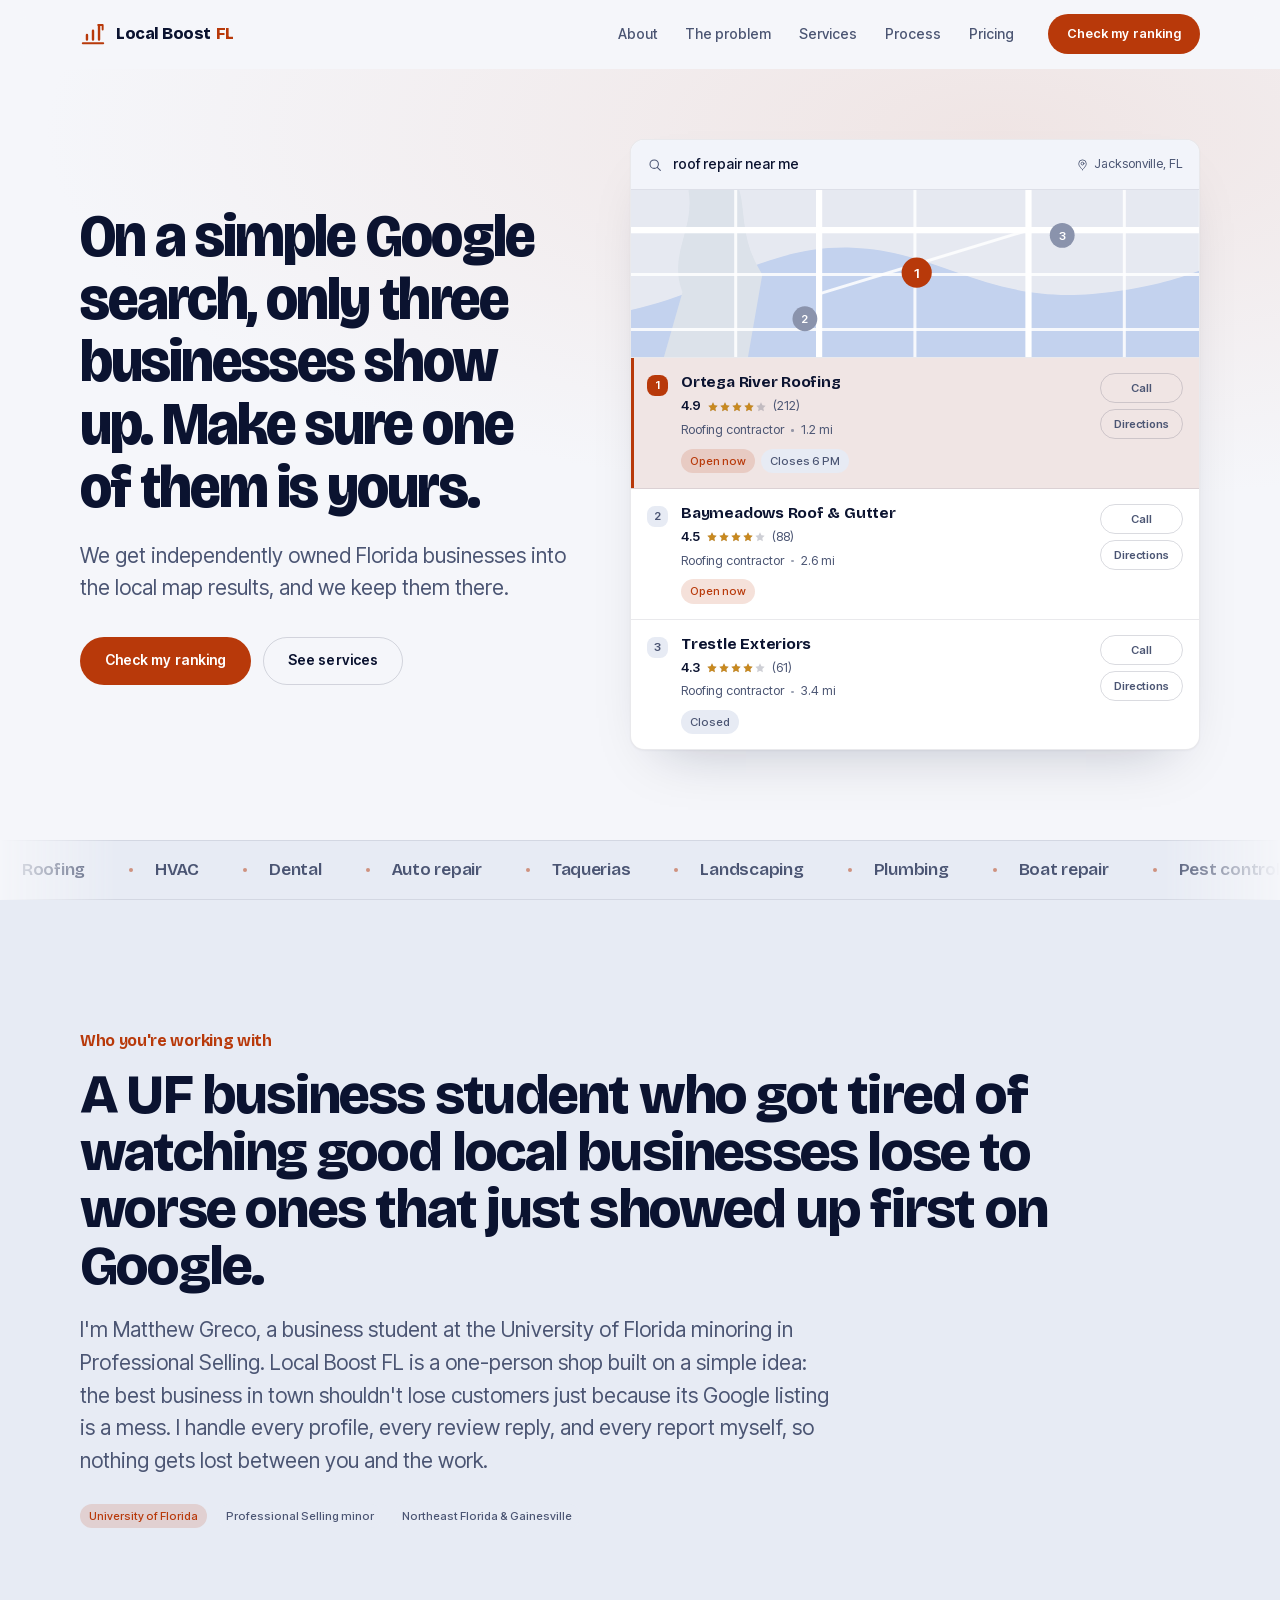
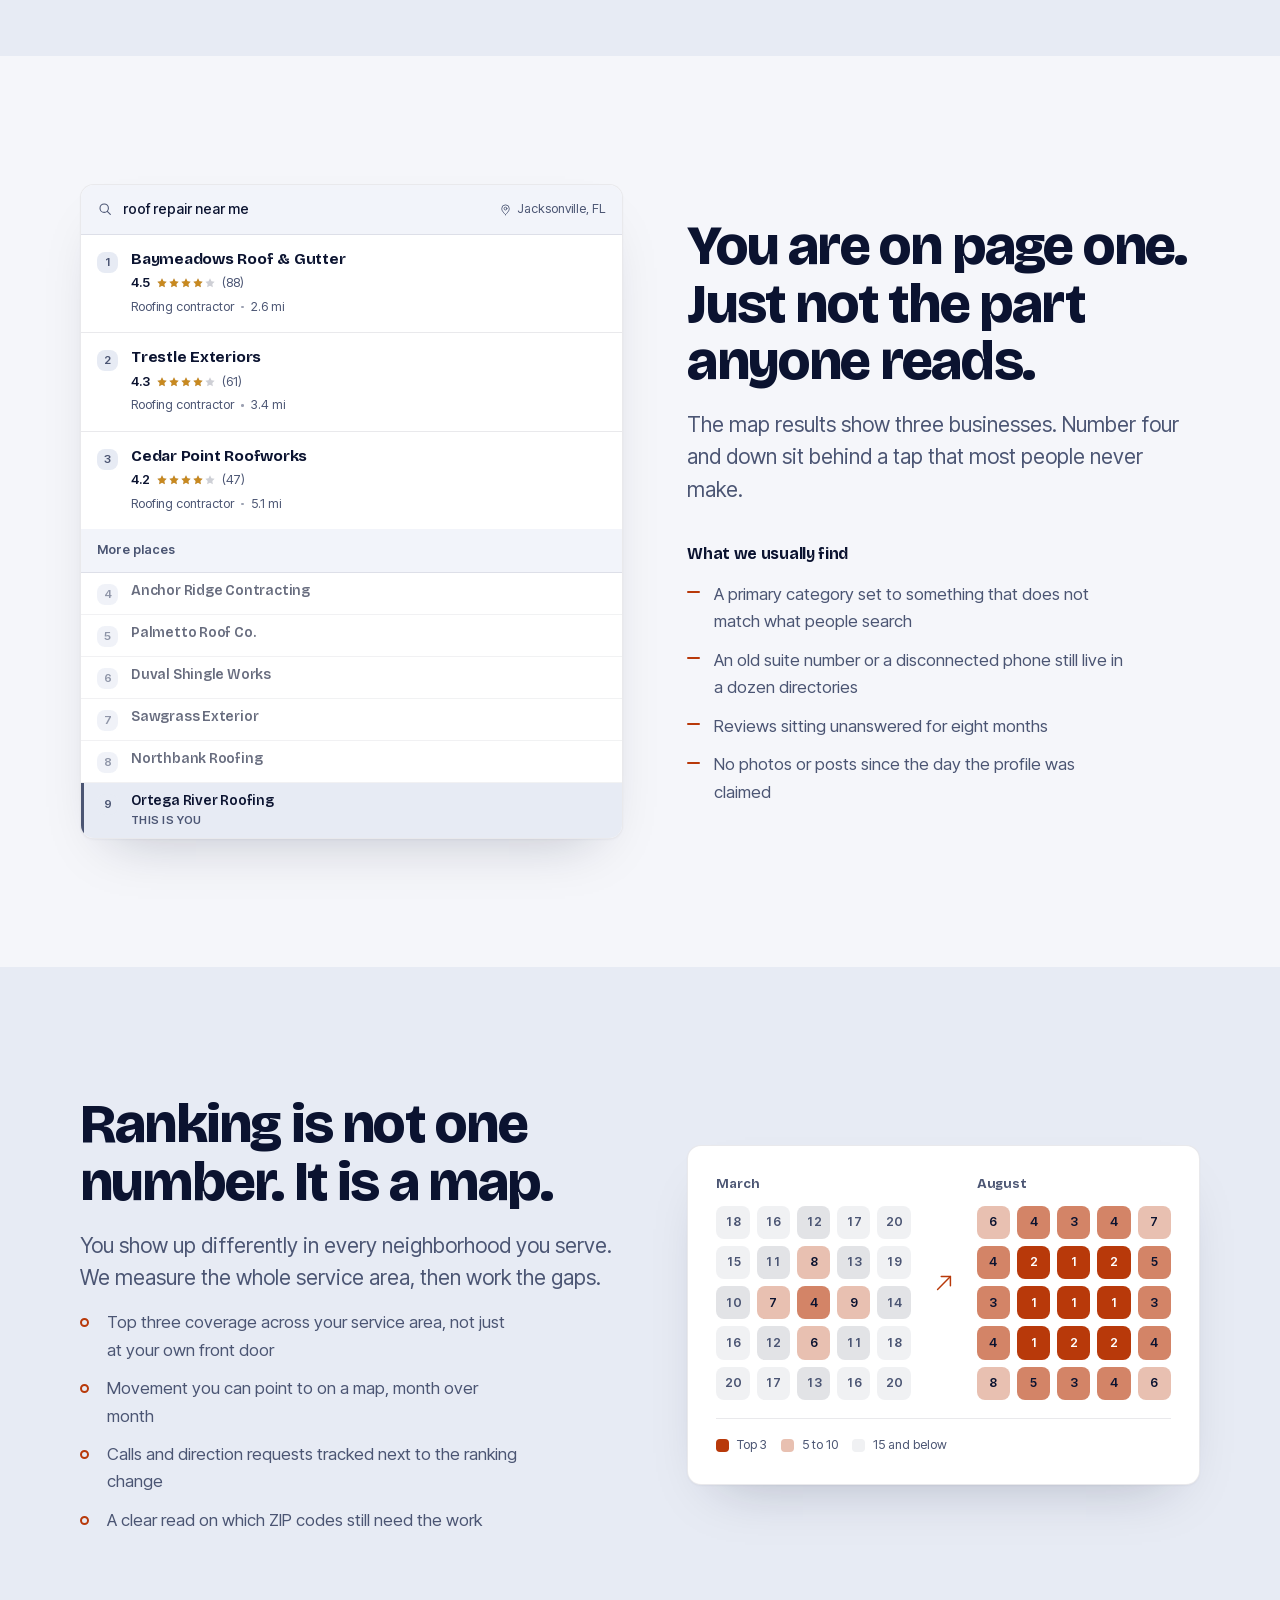
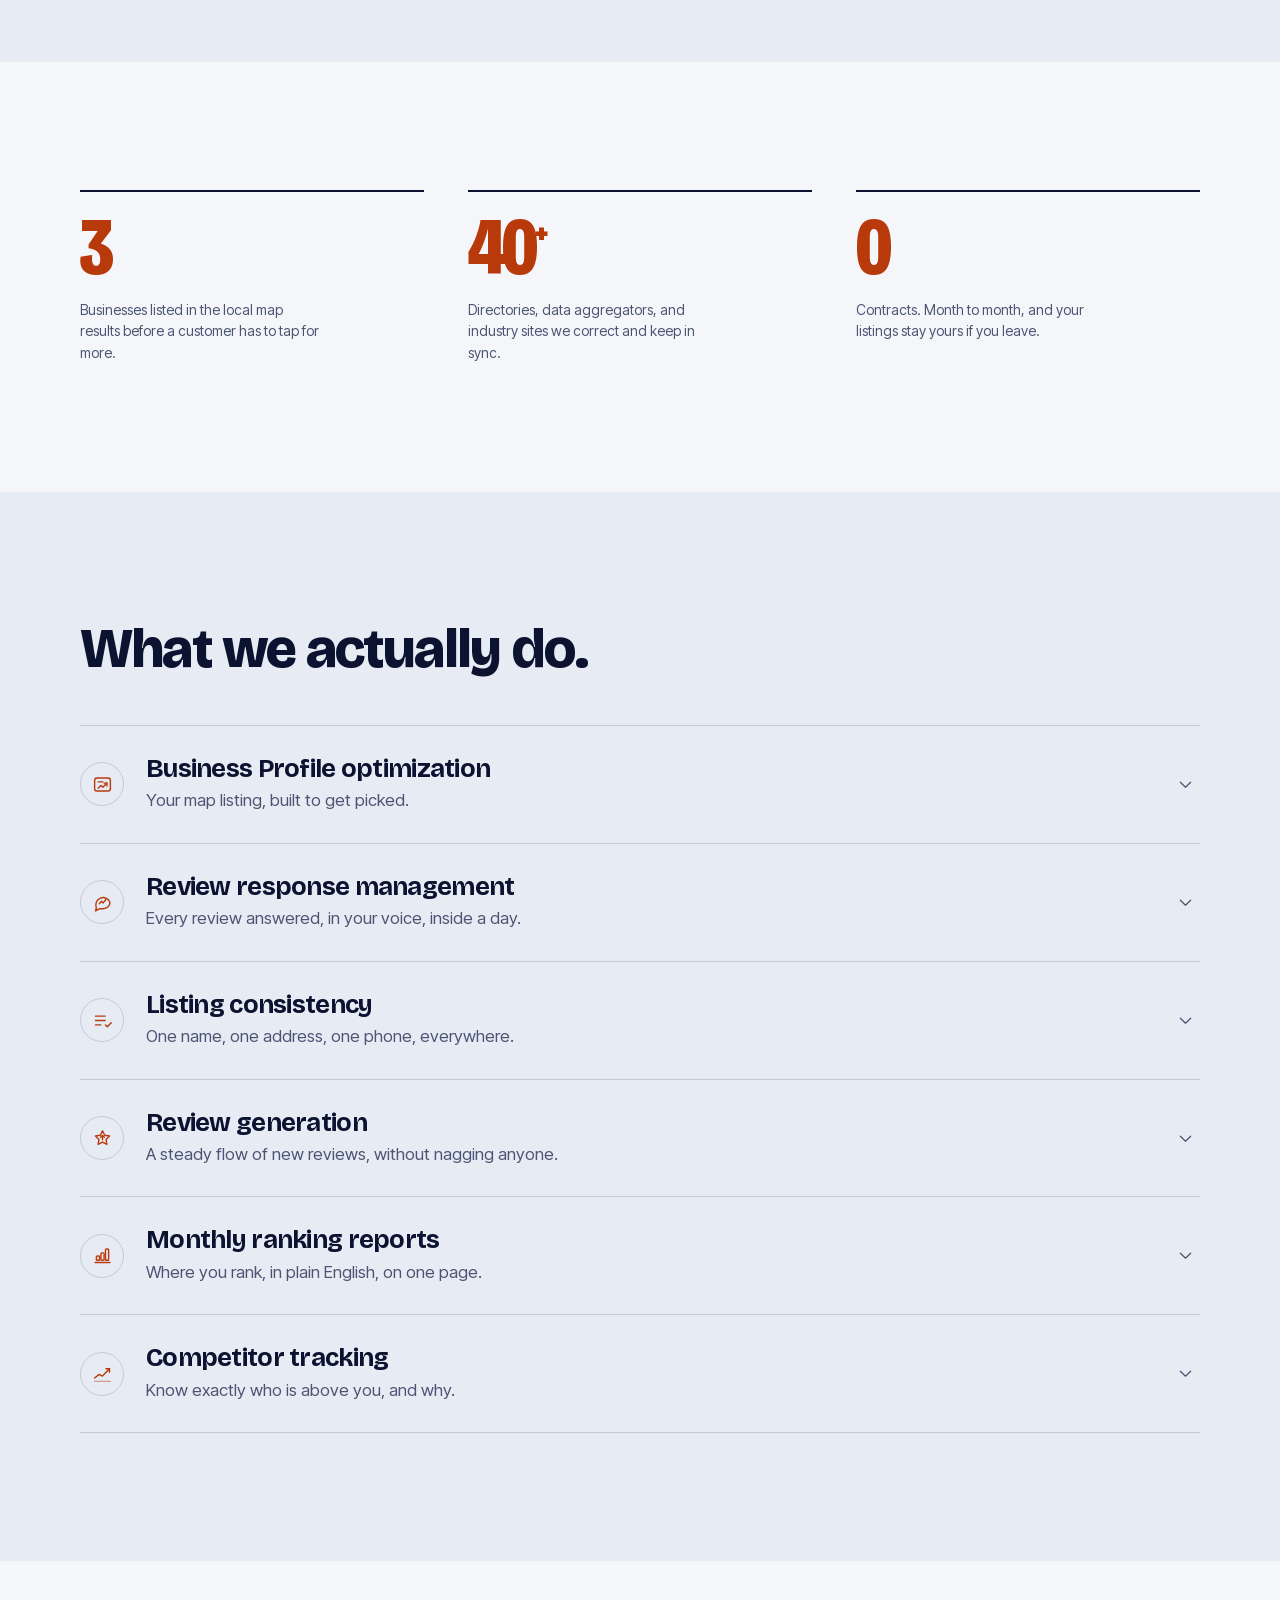
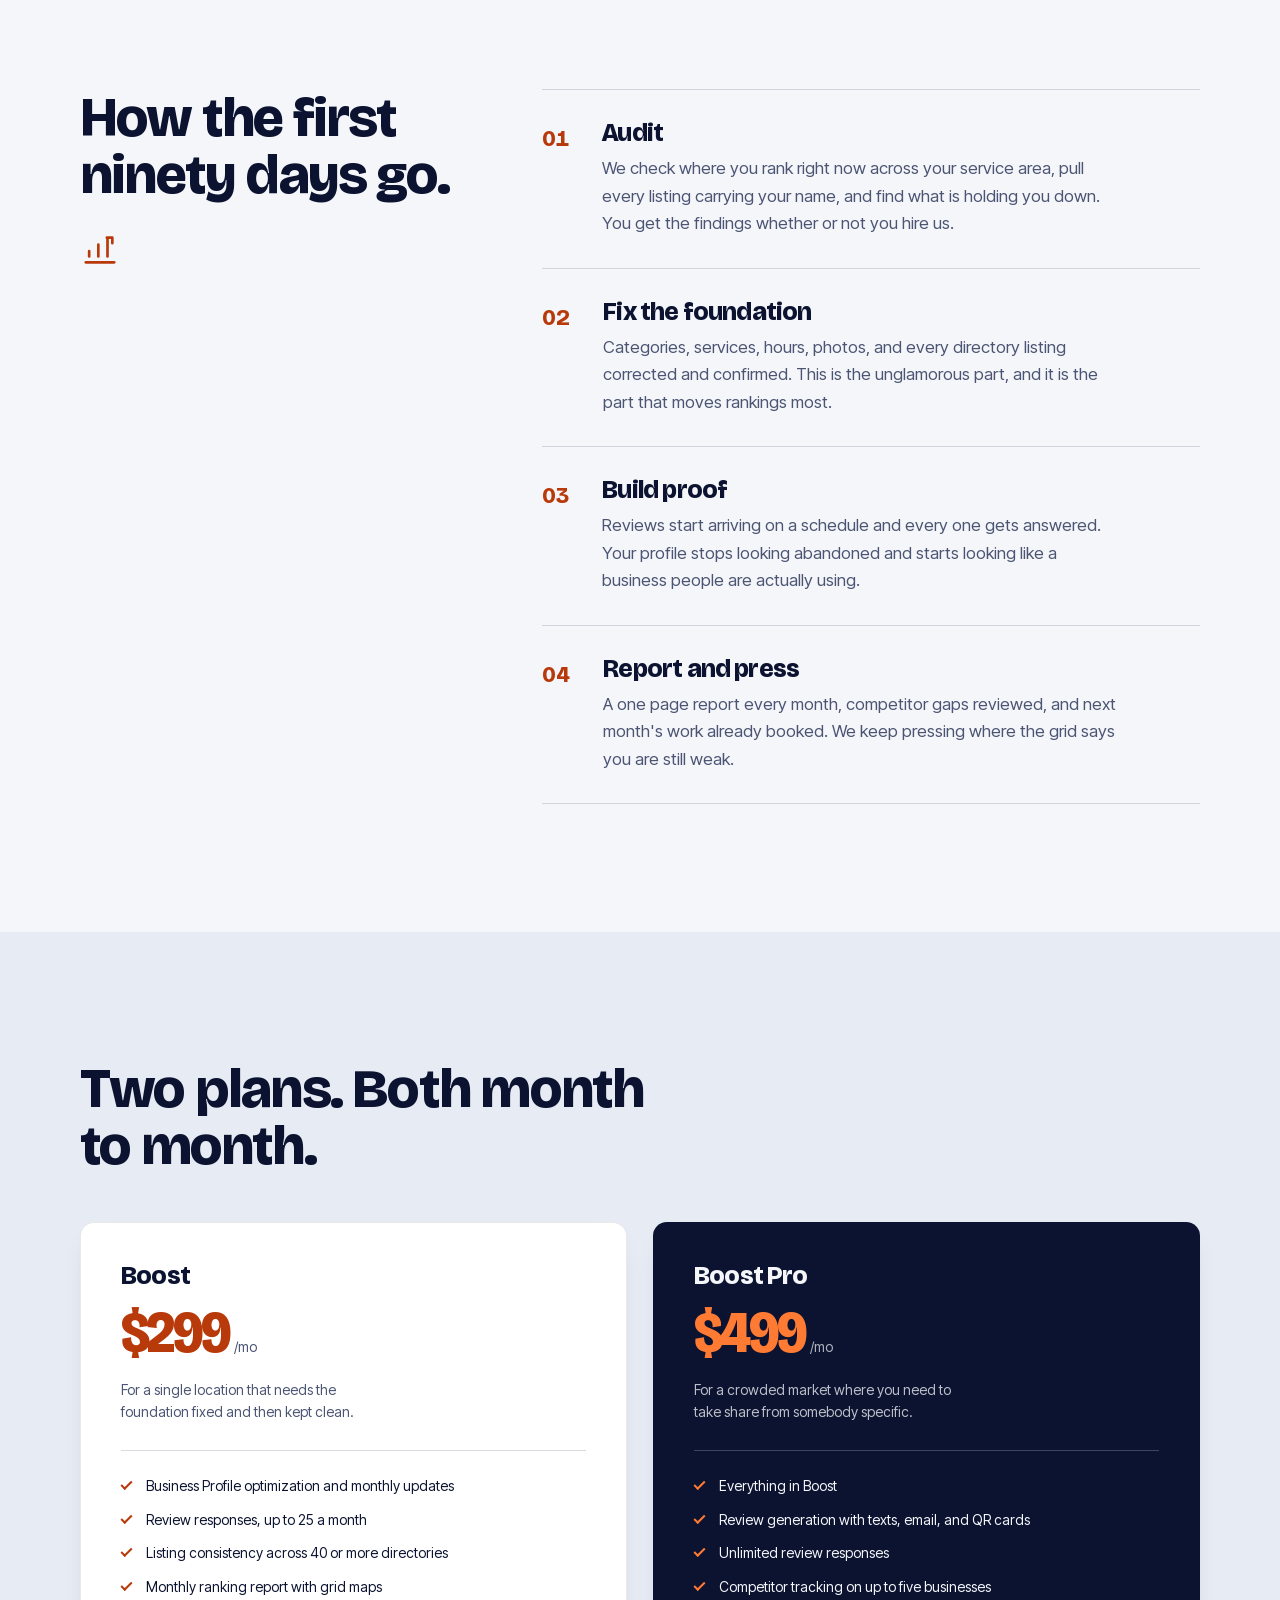
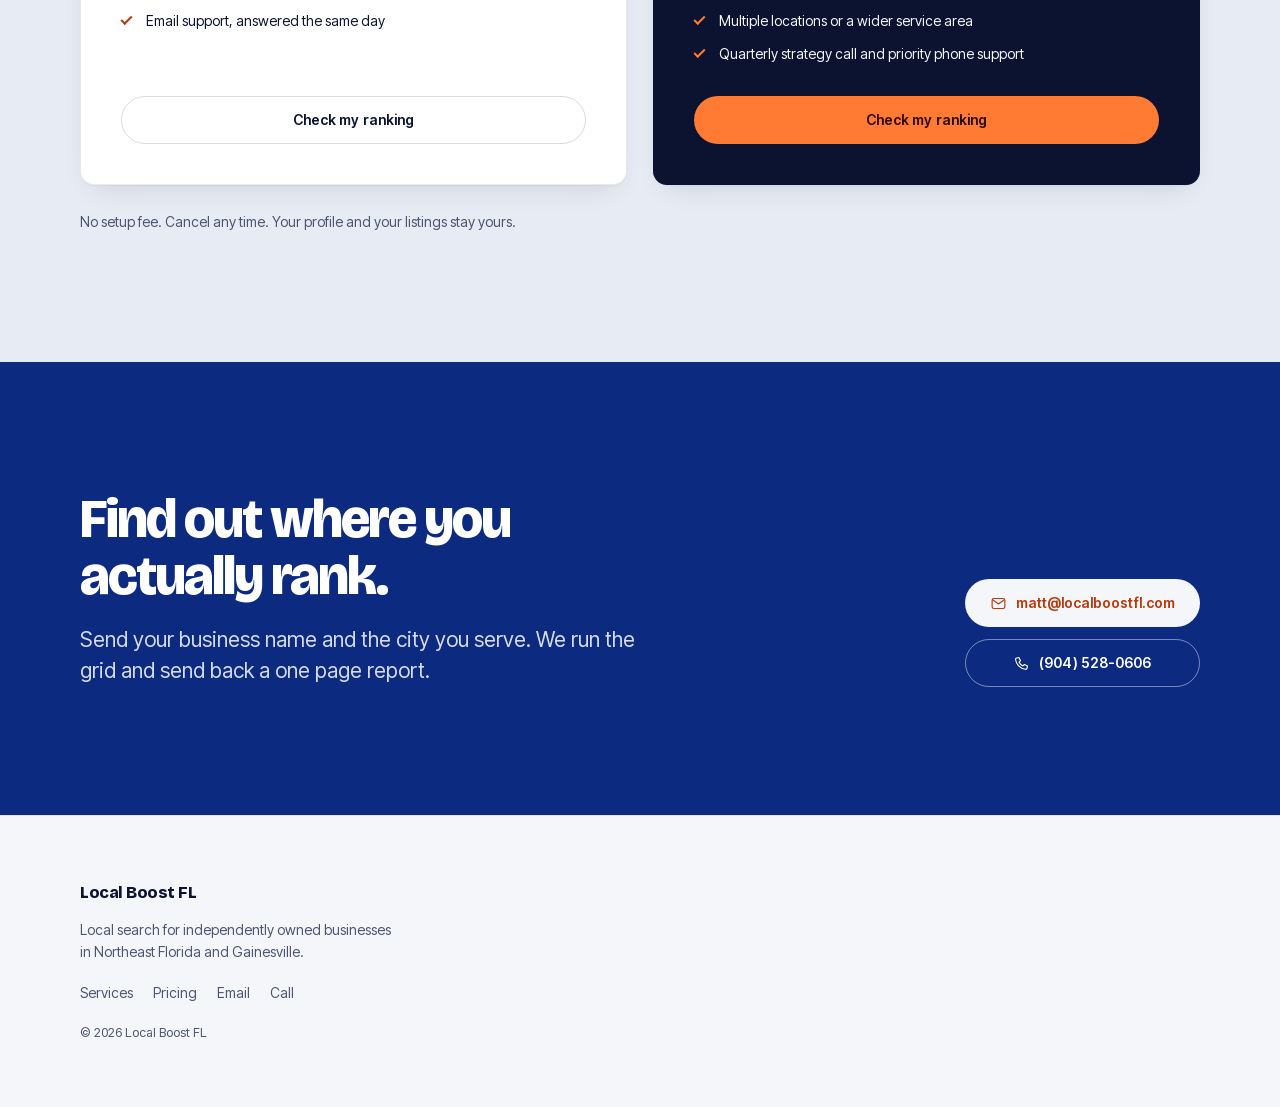
==== commit 86da6512: "Add About section and switch email links to Gmail compose Email links now open a Gmail web-compose w" ====
--- a/index.html
+++ b/index.html
@@ -69,6 +69,7 @@
 
     <nav class="nav" id="nav" aria-label="Main">
       <ul class="nav__list">
+        <li><a href="#about">About</a></li>
         <li><a href="#gap">The problem</a></li>
         <li><a href="#services">Services</a></li>
         <li><a href="#process">Process</a></li>
@@ -183,6 +184,20 @@
       <li>Chiropractic</li><li>Coffee shops</li><li>Flooring</li><li>Pool service</li>
       <li>Barbershops</li><li>Pressure washing</li><li>Med spas</li>
     </ul>
+  </div>
+</section>
+
+<!-- ========== ABOUT : who's behind it ========== -->
+<section class="blk blk--alt" id="about">
+  <div class="wrap">
+    <p class="blk__kick blk__kick--eyebrow rv" data-rv>Who you're working with</p>
+    <h2 class="h2 rv" data-rv style="max-width:30ch">A UF business student who got tired of watching good local businesses lose to worse ones that just showed up first on Google.</h2>
+    <p class="lead rv" data-rv style="max-width:58ch">I'm Matthew Greco, a business student at the University of Florida minoring in Professional Selling. Local Boost FL is a one-person shop built on a simple idea: the best business in town shouldn't lose customers just because its Google listing is a mess. I handle every profile, every review reply, and every report myself, so nothing gets lost between you and the work.</p>
+    <div class="abt__tags rv" data-rv>
+      <span class="chip chip--open">University of Florida</span>
+      <span class="chip">Professional Selling minor</span>
+      <span class="chip">Northeast Florida &amp; Gainesville</span>
+    </div>
   </div>
 </section>
 
@@ -574,7 +589,7 @@
     <h2 class="cta__h rv" data-rv>Find out where you actually rank.</h2>
     <p class="cta__p rv" data-rv>Send your business name and the city you serve. We run the grid and send back a one page report.</p>
     <div class="cta__row rv" data-rv>
-      <a class="btn btn--light" href="mailto:matt@localboostfl.com?subject=Ranking%20check">
+      <a class="btn btn--light" href="https://mail.google.com/mail/?view=cm&amp;fs=1&amp;to=matt@localboostfl.com&amp;su=Ranking%20check" target="_blank" rel="noopener">
         <svg class="btn__i" viewBox="0 0 24 24" aria-hidden="true"><use href="#i-mail"/></svg>
         matt@localboostfl.com
       </a>
@@ -595,7 +610,7 @@
     <nav class="ft__nav" aria-label="Footer">
       <a href="#services">Services</a>
       <a href="#pricing">Pricing</a>
-      <a href="mailto:matt@localboostfl.com">Email</a>
+      <a href="https://mail.google.com/mail/?view=cm&amp;fs=1&amp;to=matt@localboostfl.com" target="_blank" rel="noopener">Email</a>
       <a href="tel:+19045280606">Call</a>
     </nav>
     <p class="ft__c">&copy; 2026 Local Boost FL</p>
--- a/styles.css
+++ b/styles.css
@@ -267,12 +267,14 @@
 .blk__grid{display:grid;gap:clamp(36px,5vw,68px);align-items:center}
 .blk__kick{font-family:var(--ff-d);font-weight:700;font-size:1rem;margin-top:34px;
   letter-spacing:-.02em}
+.blk__kick--eyebrow{margin-top:0;margin-bottom:12px;color:var(--acc)}
 .ticks{margin-top:14px;display:grid;gap:11px;max-width:44ch}
 .ticks li{position:relative;padding-left:27px;color:var(--fg-2);font-size:var(--fs-body)}
 .ticks li::before{content:"";position:absolute;left:0;top:.62em;width:13px;height:2px;
   background:var(--acc);border-radius:2px}
 .blk--alt .ticks li::before{width:9px;height:9px;top:.52em;background:transparent;
   border:2px solid var(--acc);border-radius:50%}
+.abt__tags{display:flex;flex-wrap:wrap;gap:10px;margin-top:26px}
 
 /* ---------- geo grid ---------- */
 .geo{margin:0;background:var(--surface);border:1px solid var(--line-2);
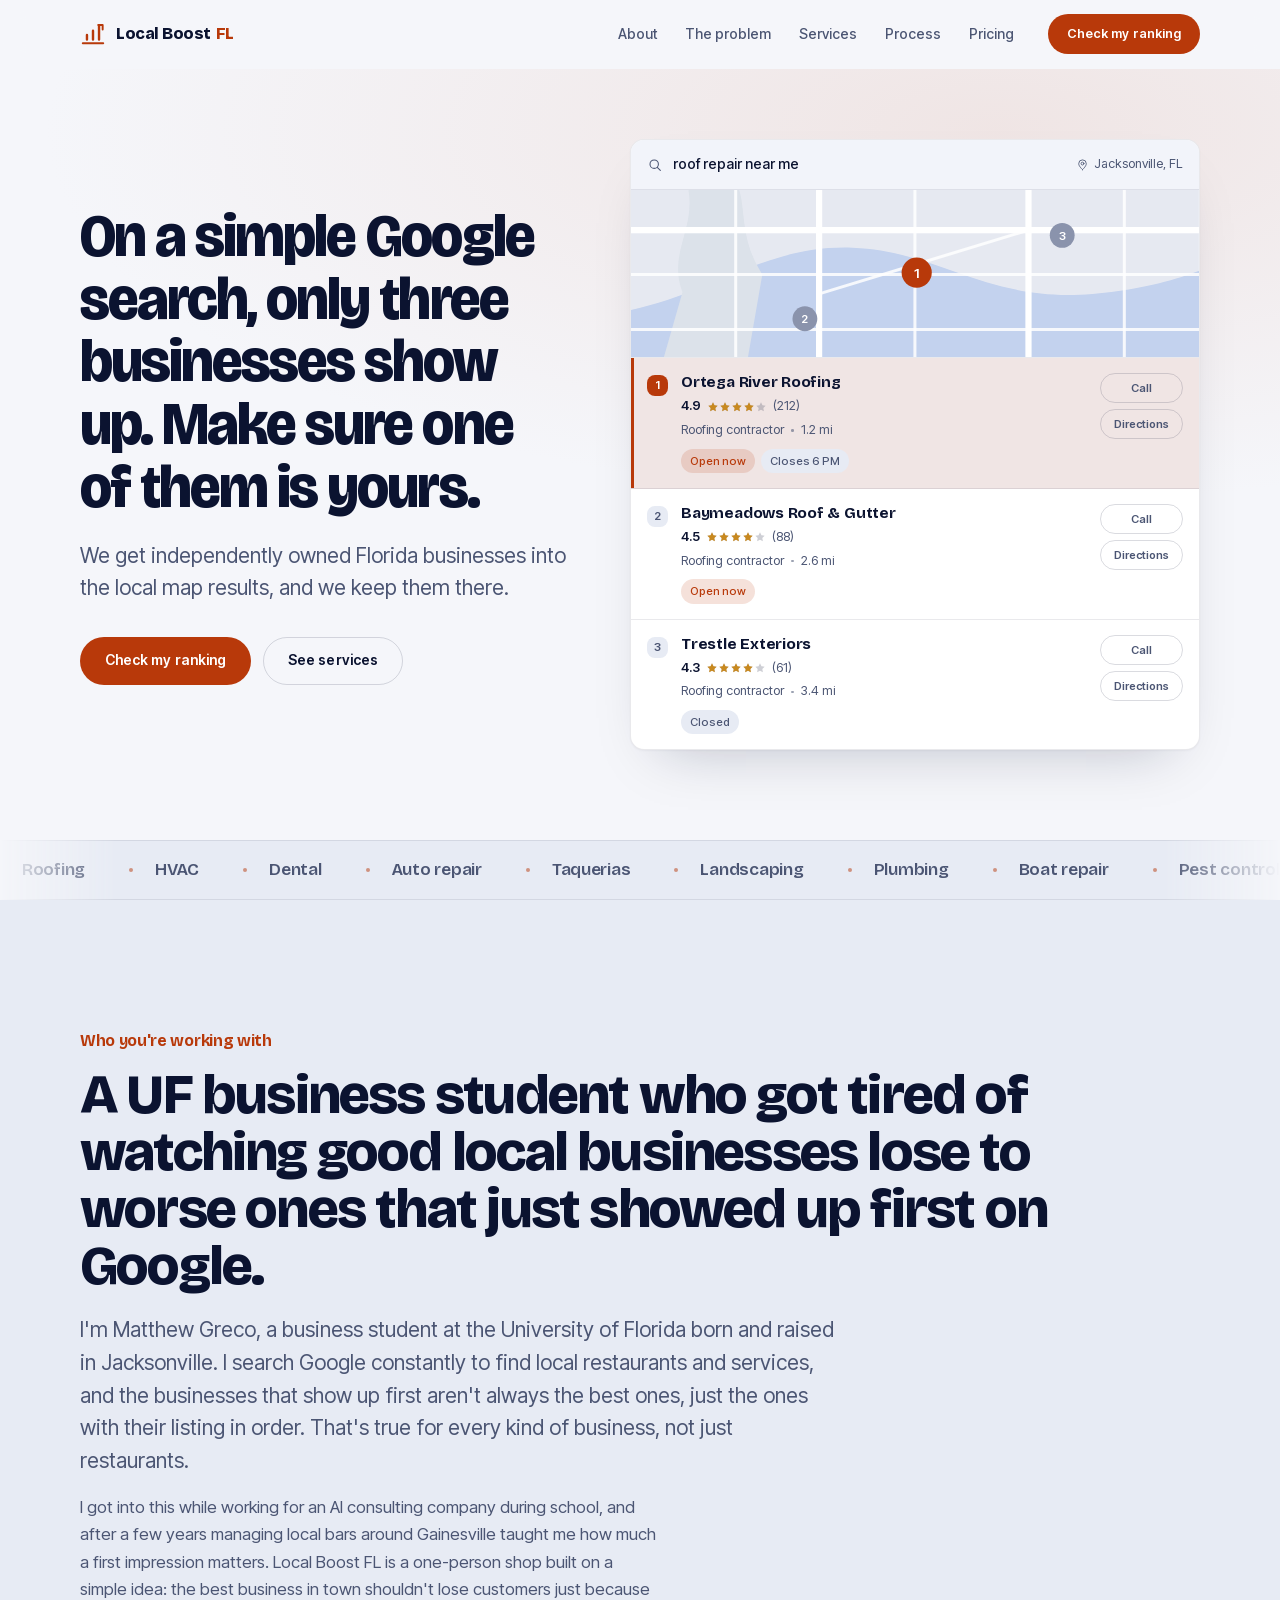
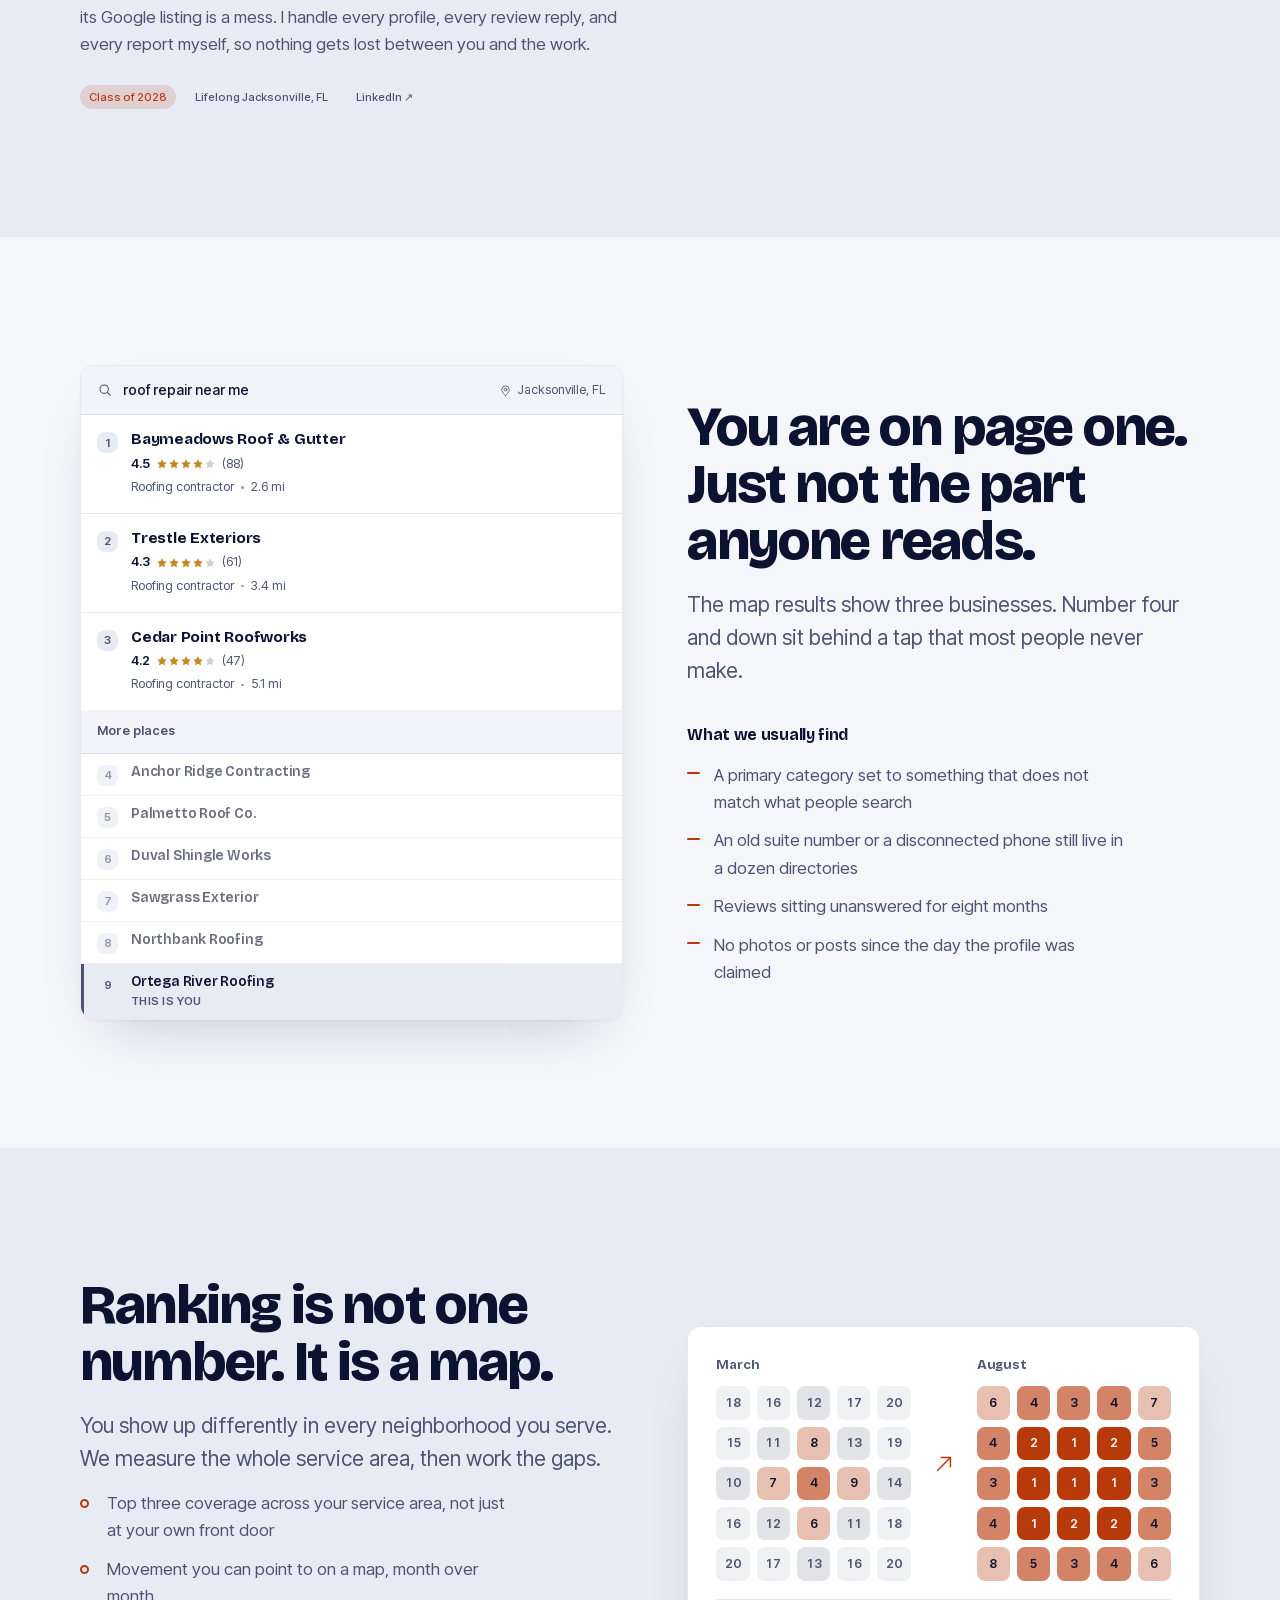
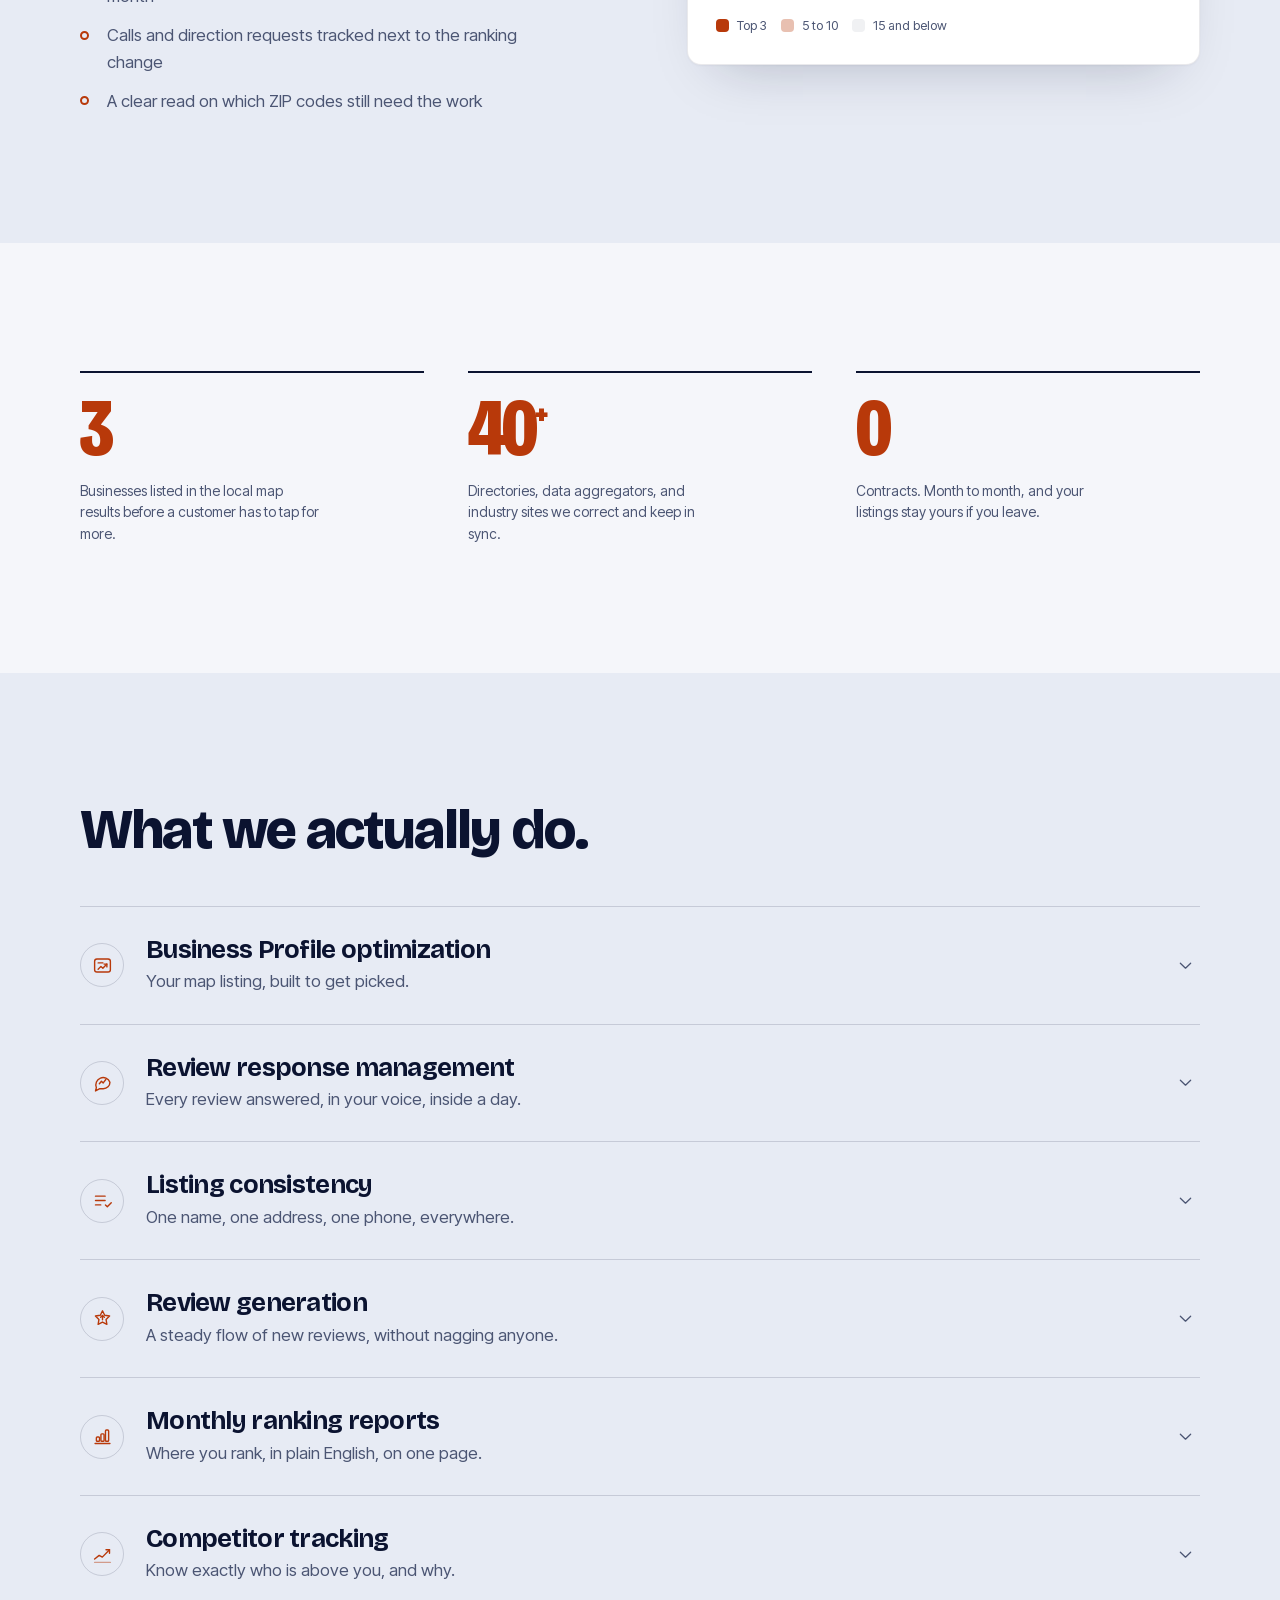
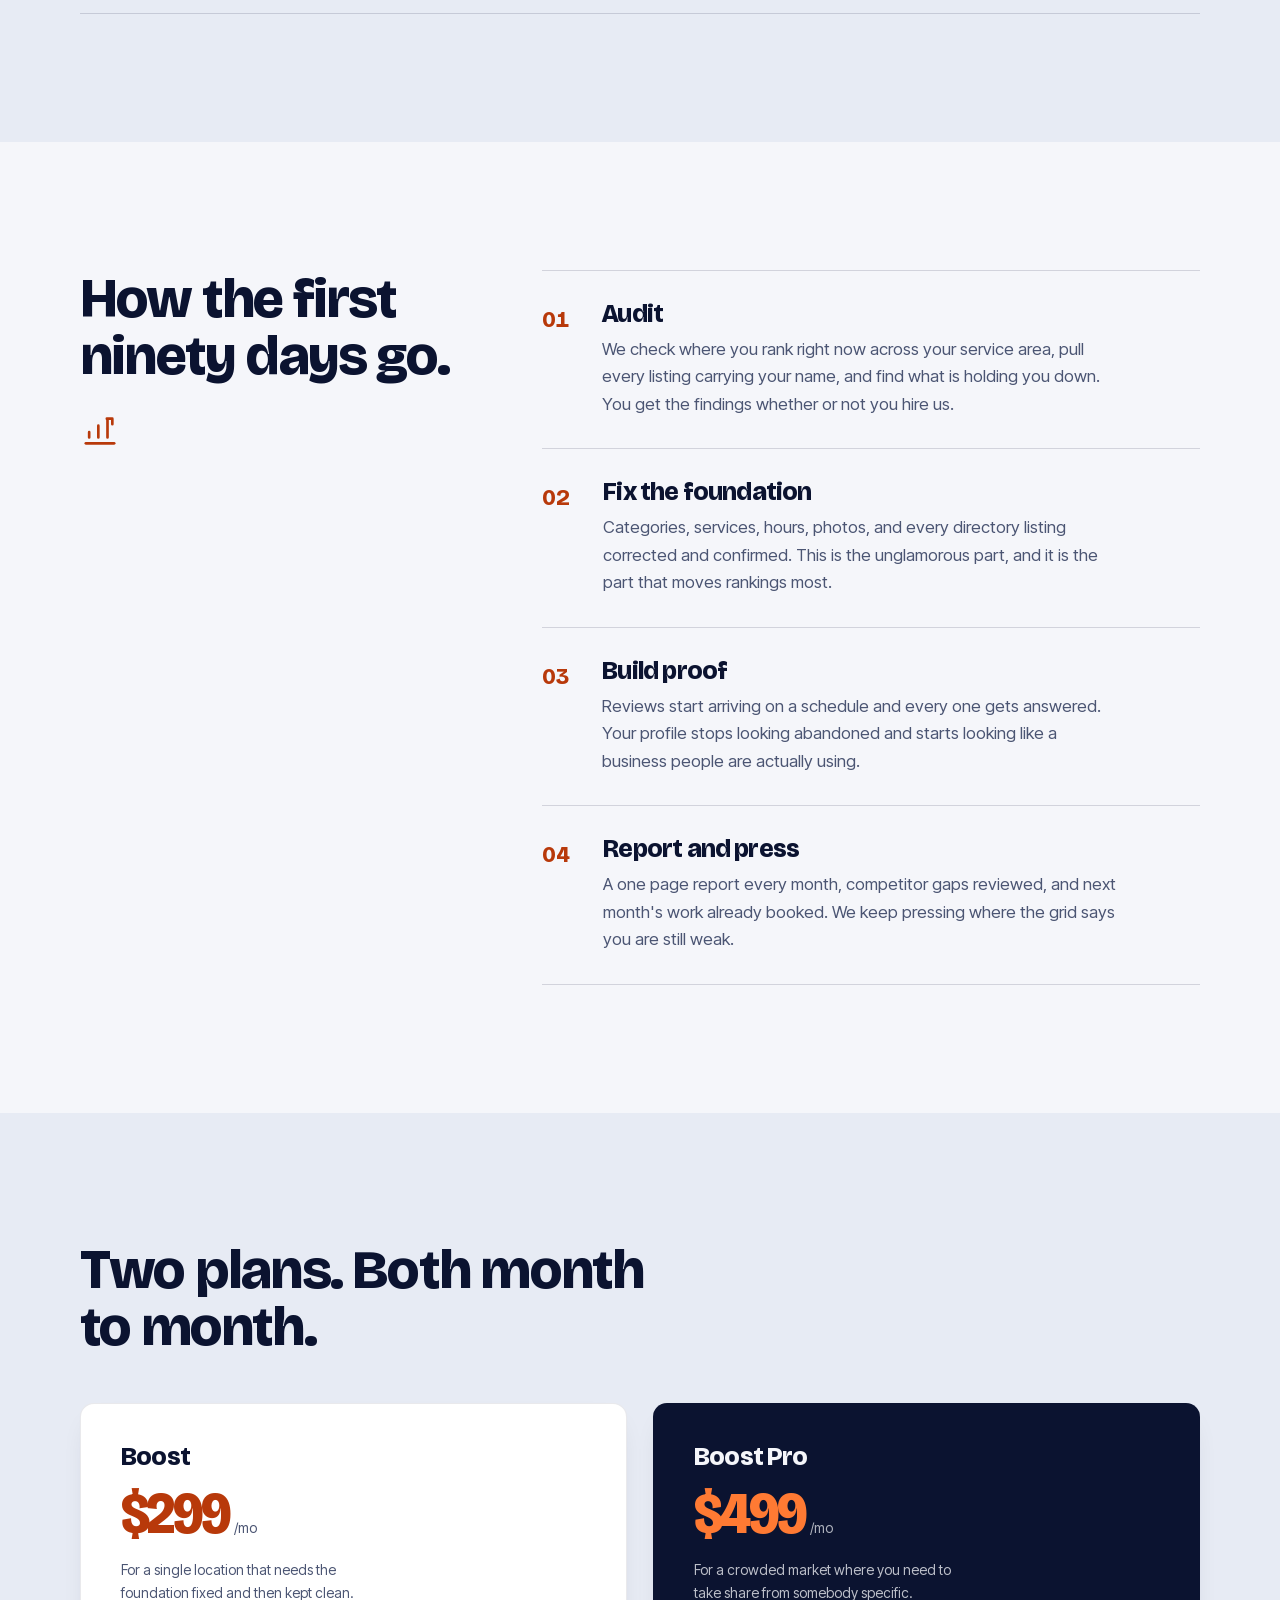
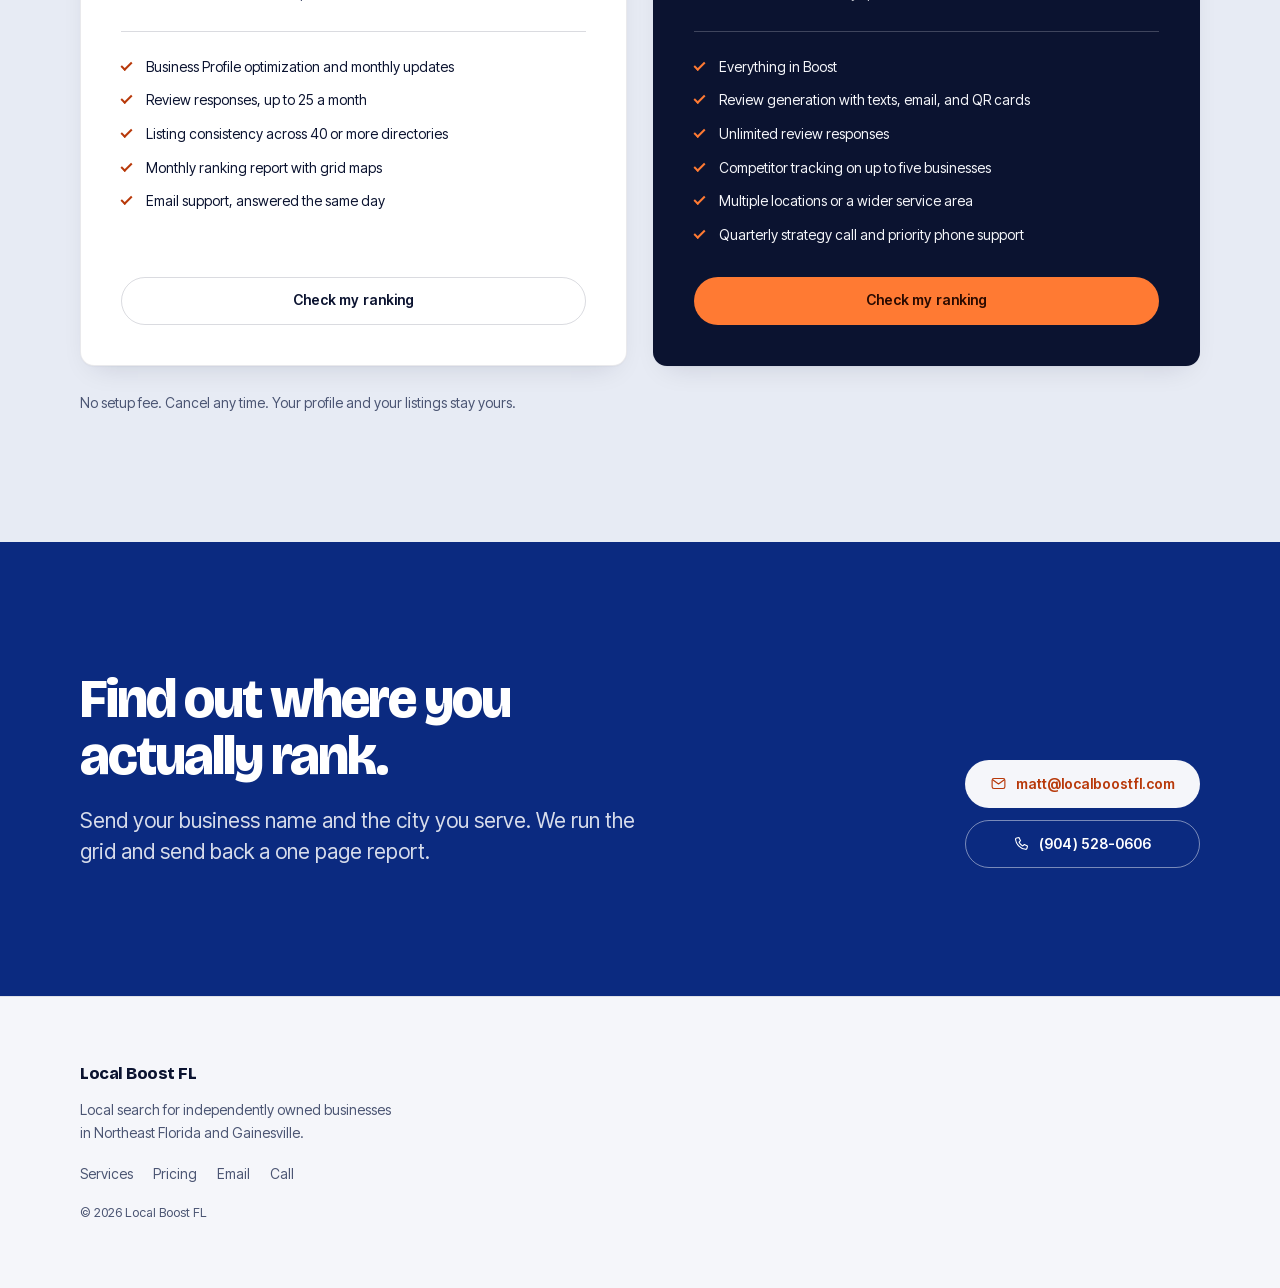
==== commit b416a92a: "Refine About section: swap school/major chips for grad year, hometown, LinkedIn Adds background on h" ====
--- a/index.html
+++ b/index.html
@@ -192,11 +192,12 @@
   <div class="wrap">
     <p class="blk__kick blk__kick--eyebrow rv" data-rv>Who you're working with</p>
     <h2 class="h2 rv" data-rv style="max-width:30ch">A UF business student who got tired of watching good local businesses lose to worse ones that just showed up first on Google.</h2>
-    <p class="lead rv" data-rv style="max-width:58ch">I'm Matthew Greco, a business student at the University of Florida minoring in Professional Selling. Local Boost FL is a one-person shop built on a simple idea: the best business in town shouldn't lose customers just because its Google listing is a mess. I handle every profile, every review reply, and every report myself, so nothing gets lost between you and the work.</p>
+    <p class="lead rv" data-rv style="max-width:58ch">I'm Matthew Greco, a business student at the University of Florida born and raised in Jacksonville. I search Google constantly to find local restaurants and services, and the businesses that show up first aren't always the best ones, just the ones with their listing in order. That's true for every kind of business, not just restaurants.</p>
+    <p class="abt__more rv" data-rv>I got into this while working for an AI consulting company during school, and after a few years managing local bars around Gainesville taught me how much a first impression matters. Local Boost FL is a one-person shop built on a simple idea: the best business in town shouldn't lose customers just because its Google listing is a mess. I handle every profile, every review reply, and every report myself, so nothing gets lost between you and the work.</p>
     <div class="abt__tags rv" data-rv>
-      <span class="chip chip--open">University of Florida</span>
-      <span class="chip">Professional Selling minor</span>
-      <span class="chip">Northeast Florida &amp; Gainesville</span>
+      <span class="chip chip--open">Class of 2028</span>
+      <span class="chip">Lifelong Jacksonville, FL</span>
+      <a class="chip" href="https://www.linkedin.com/in/matthewgrecoo" target="_blank" rel="noopener">LinkedIn ↗</a>
     </div>
   </div>
 </section>
--- a/styles.css
+++ b/styles.css
@@ -274,7 +274,10 @@
   background:var(--acc);border-radius:2px}
 .blk--alt .ticks li::before{width:9px;height:9px;top:.52em;background:transparent;
   border:2px solid var(--acc);border-radius:50%}
+.abt__more{margin-top:16px;max-width:58ch;color:var(--fg-2)}
 .abt__tags{display:flex;flex-wrap:wrap;gap:10px;margin-top:26px}
+.abt__tags a.chip{text-decoration:none;transition:background .15s,color .15s}
+.abt__tags a.chip:hover{background:var(--acc);color:var(--acc-ink)}
 
 /* ---------- geo grid ---------- */
 .geo{margin:0;background:var(--surface);border:1px solid var(--line-2);
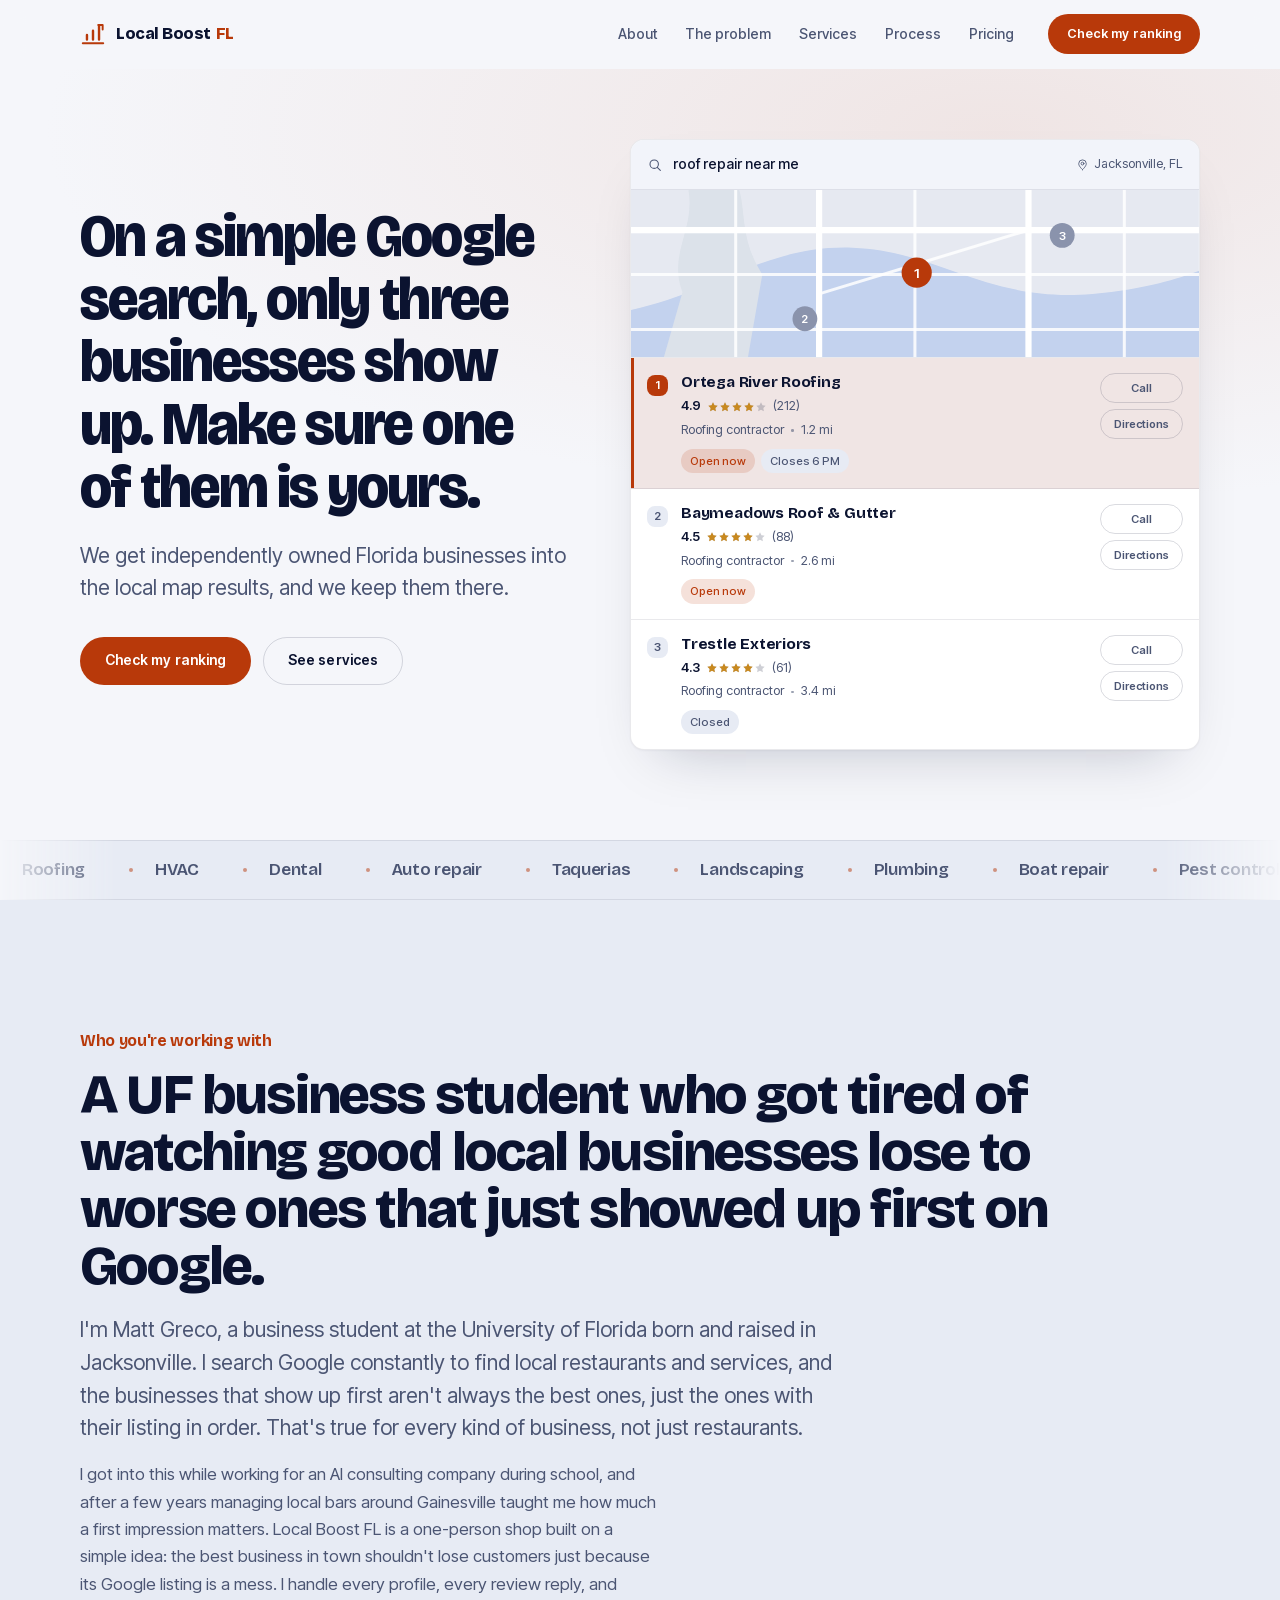
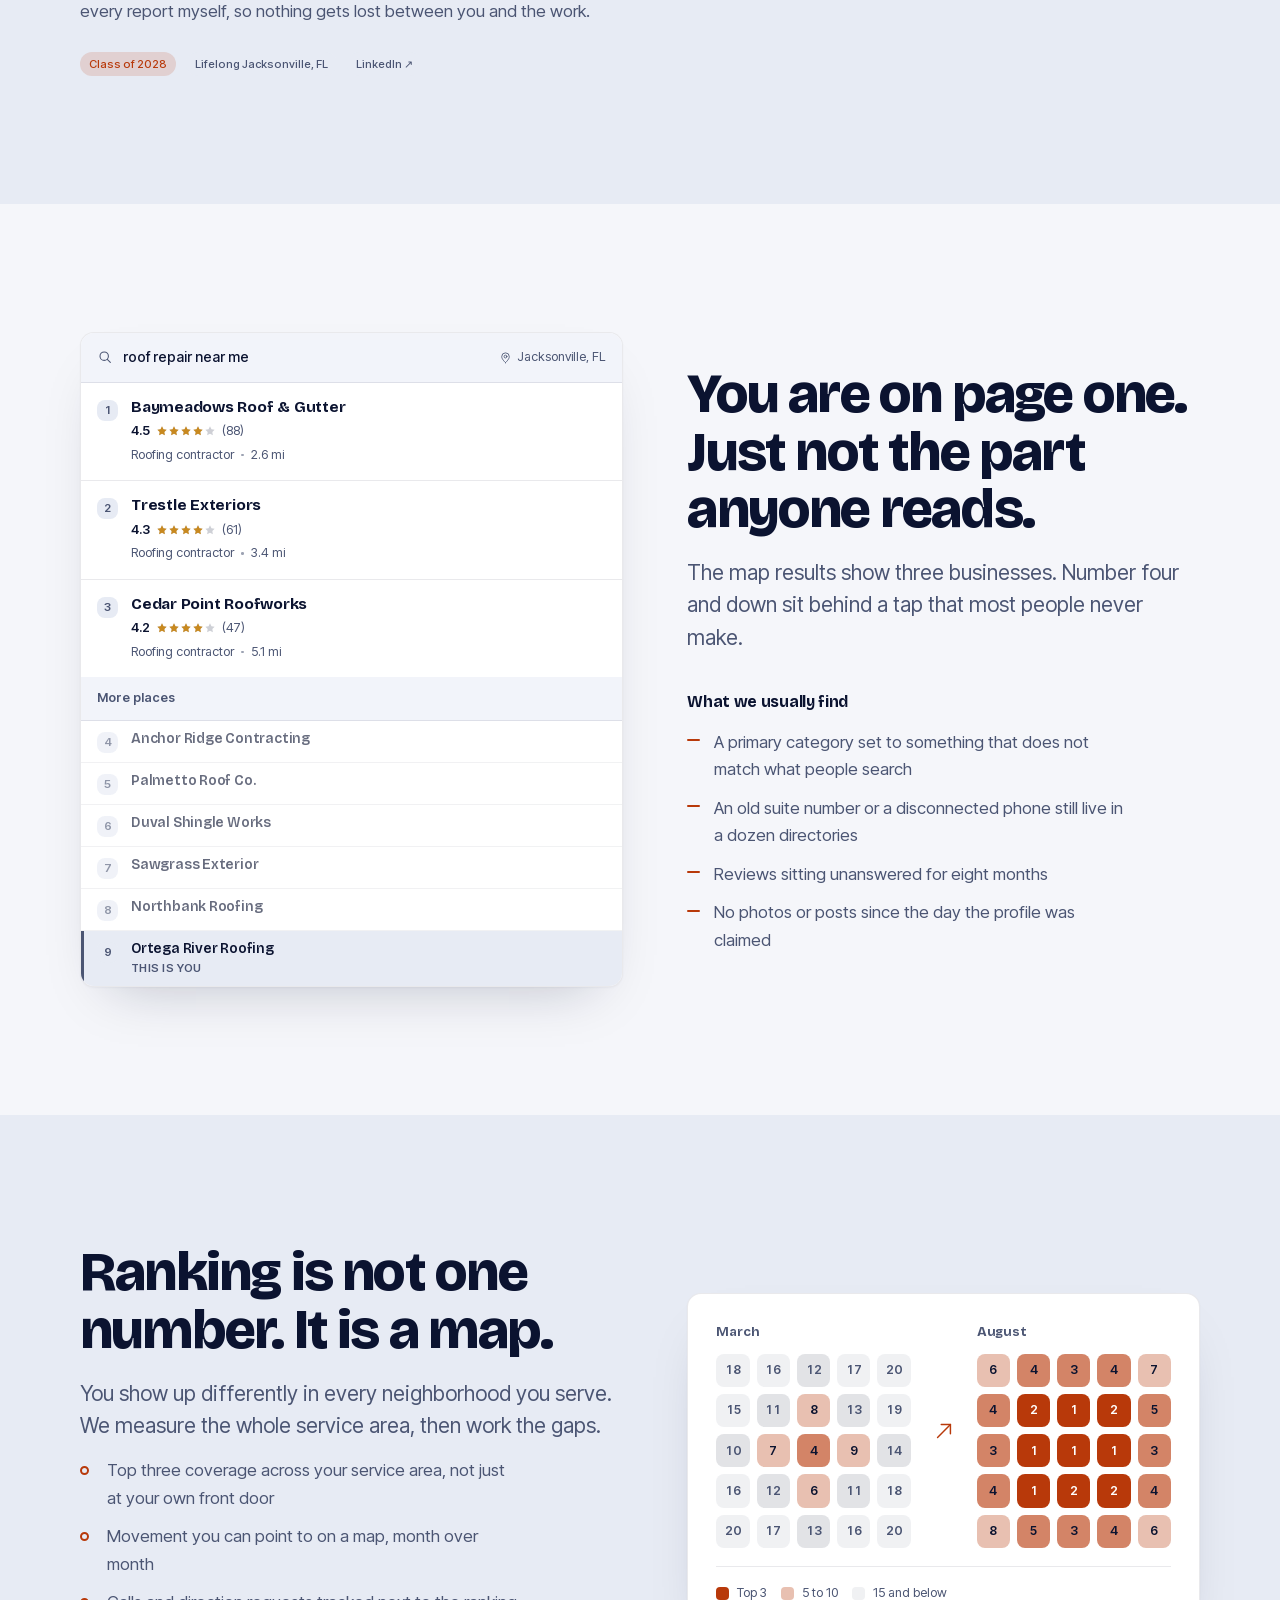
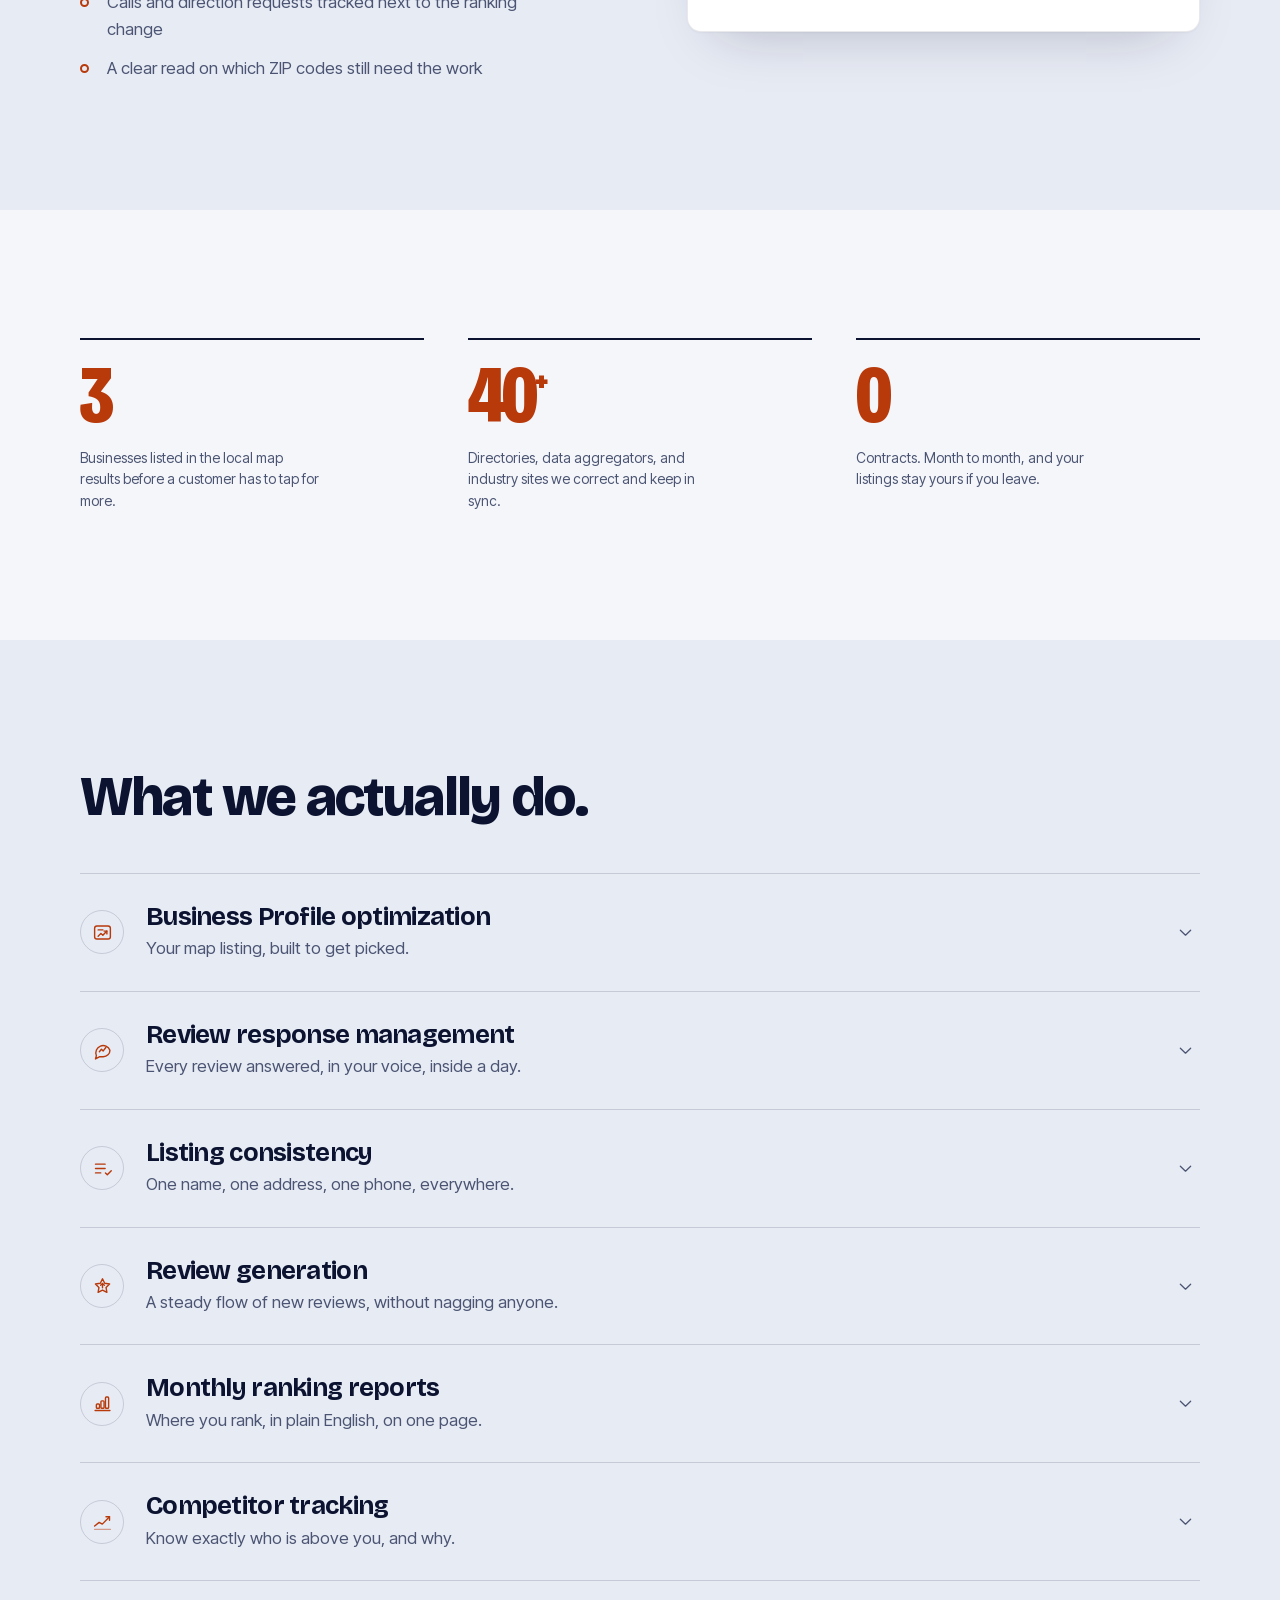
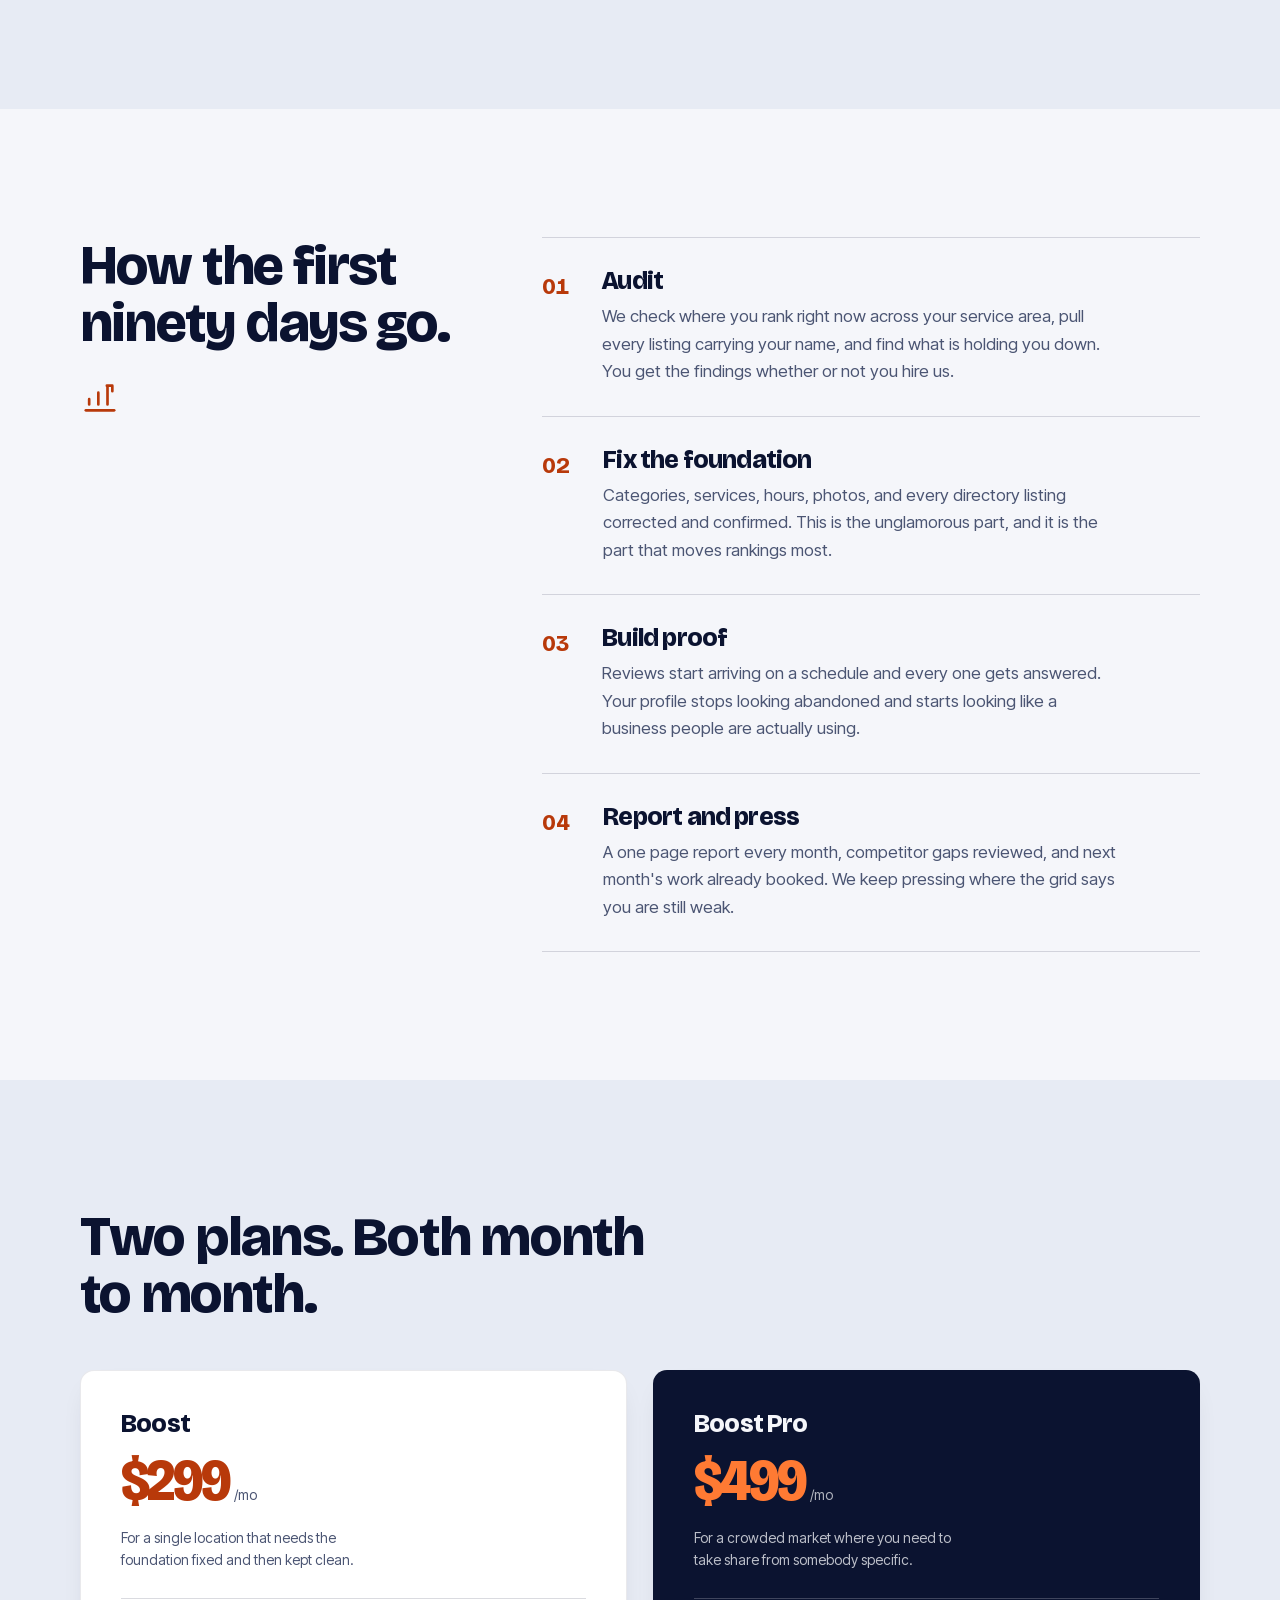
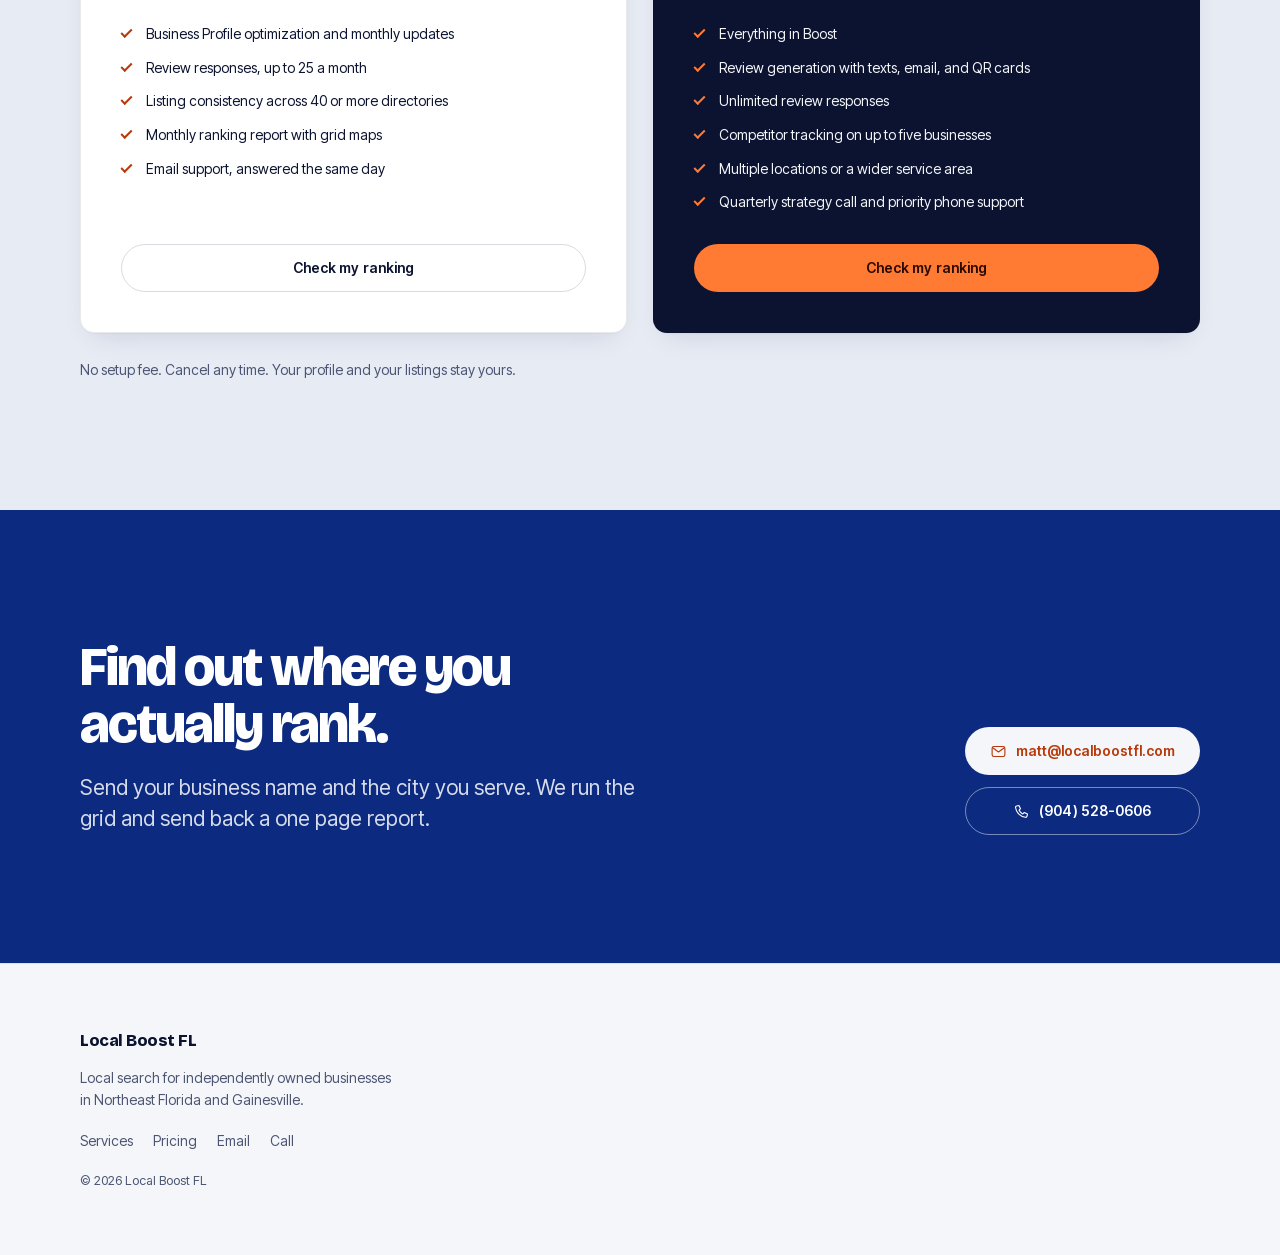
==== commit b136391c: "Use 'Matt' instead of 'Matthew' in About section copy Co-Authored-By: Claude Opus 4.7 <noreply@anthr" ====
--- a/index.html
+++ b/index.html
@@ -192,7 +192,7 @@
   <div class="wrap">
     <p class="blk__kick blk__kick--eyebrow rv" data-rv>Who you're working with</p>
     <h2 class="h2 rv" data-rv style="max-width:30ch">A UF business student who got tired of watching good local businesses lose to worse ones that just showed up first on Google.</h2>
-    <p class="lead rv" data-rv style="max-width:58ch">I'm Matthew Greco, a business student at the University of Florida born and raised in Jacksonville. I search Google constantly to find local restaurants and services, and the businesses that show up first aren't always the best ones, just the ones with their listing in order. That's true for every kind of business, not just restaurants.</p>
+    <p class="lead rv" data-rv style="max-width:58ch">I'm Matt Greco, a business student at the University of Florida born and raised in Jacksonville. I search Google constantly to find local restaurants and services, and the businesses that show up first aren't always the best ones, just the ones with their listing in order. That's true for every kind of business, not just restaurants.</p>
     <p class="abt__more rv" data-rv>I got into this while working for an AI consulting company during school, and after a few years managing local bars around Gainesville taught me how much a first impression matters. Local Boost FL is a one-person shop built on a simple idea: the best business in town shouldn't lose customers just because its Google listing is a mess. I handle every profile, every review reply, and every report myself, so nothing gets lost between you and the work.</p>
     <div class="abt__tags rv" data-rv>
       <span class="chip chip--open">Class of 2028</span>
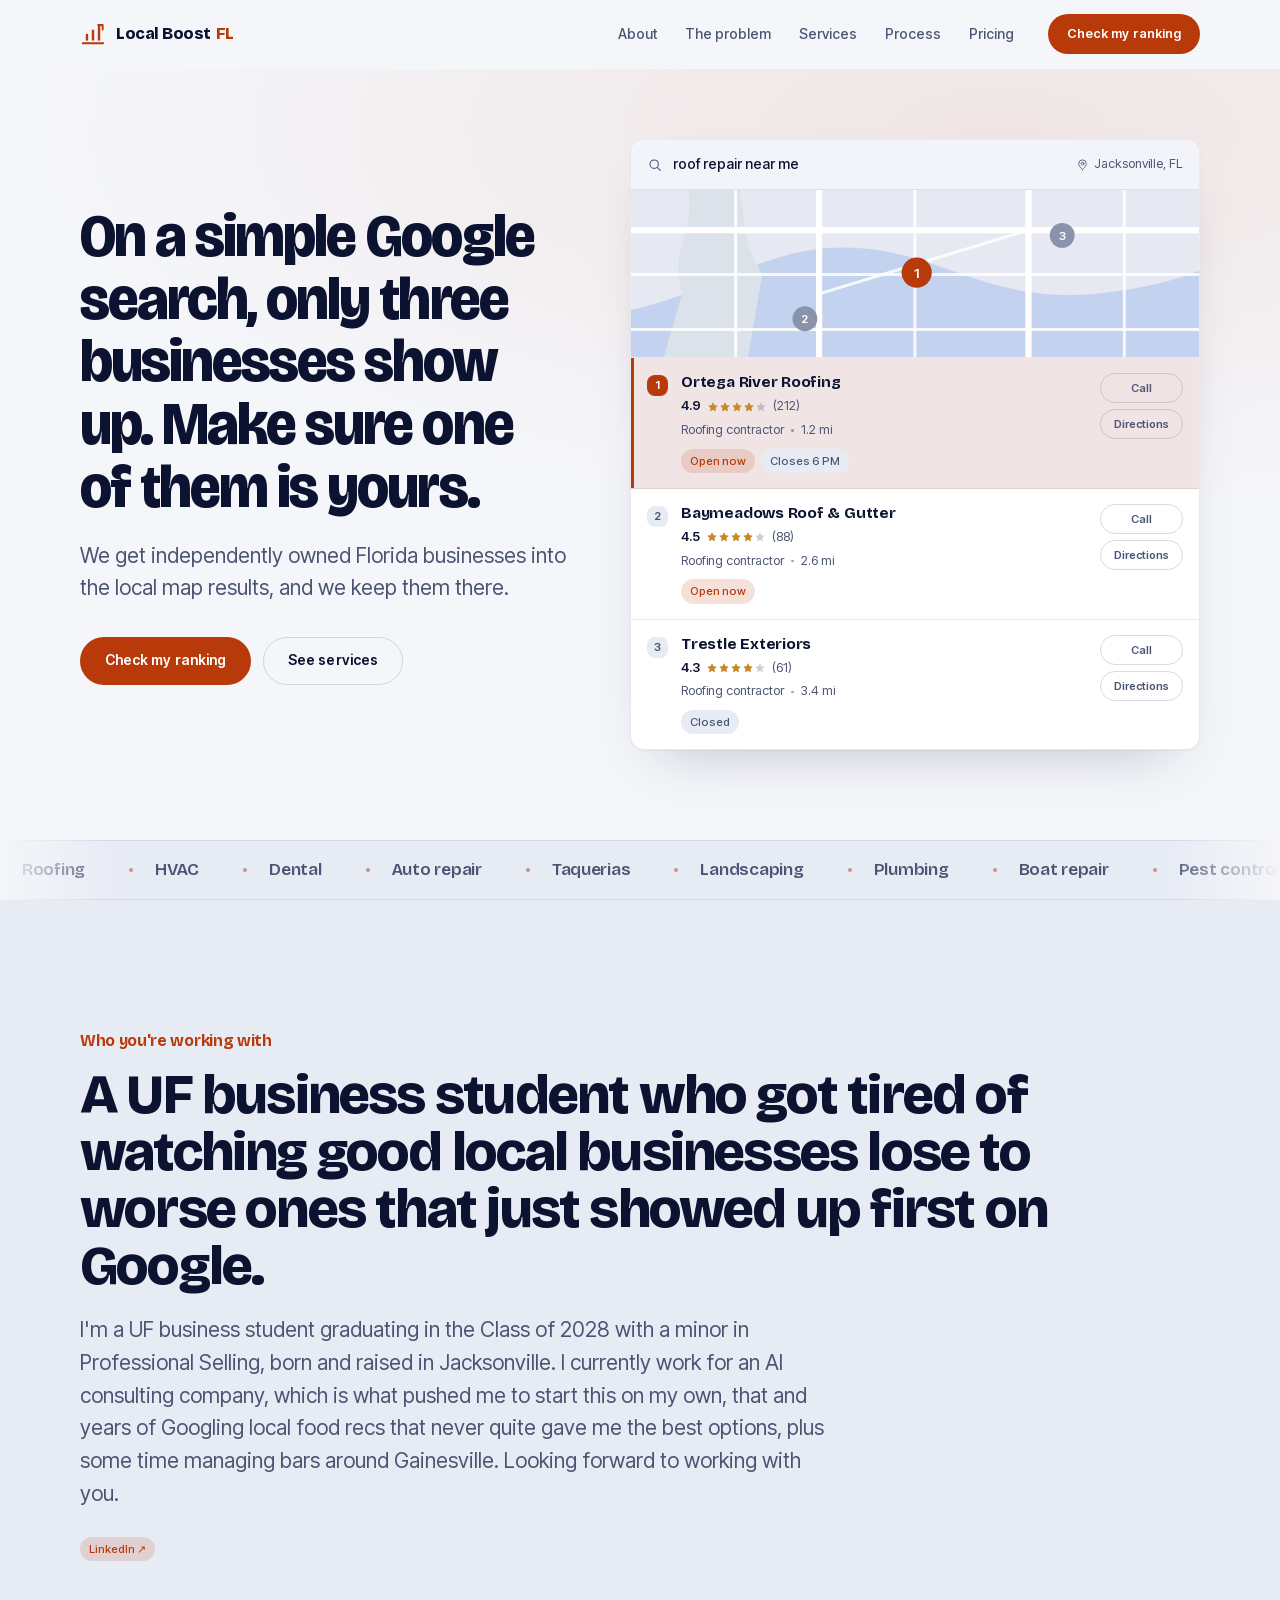
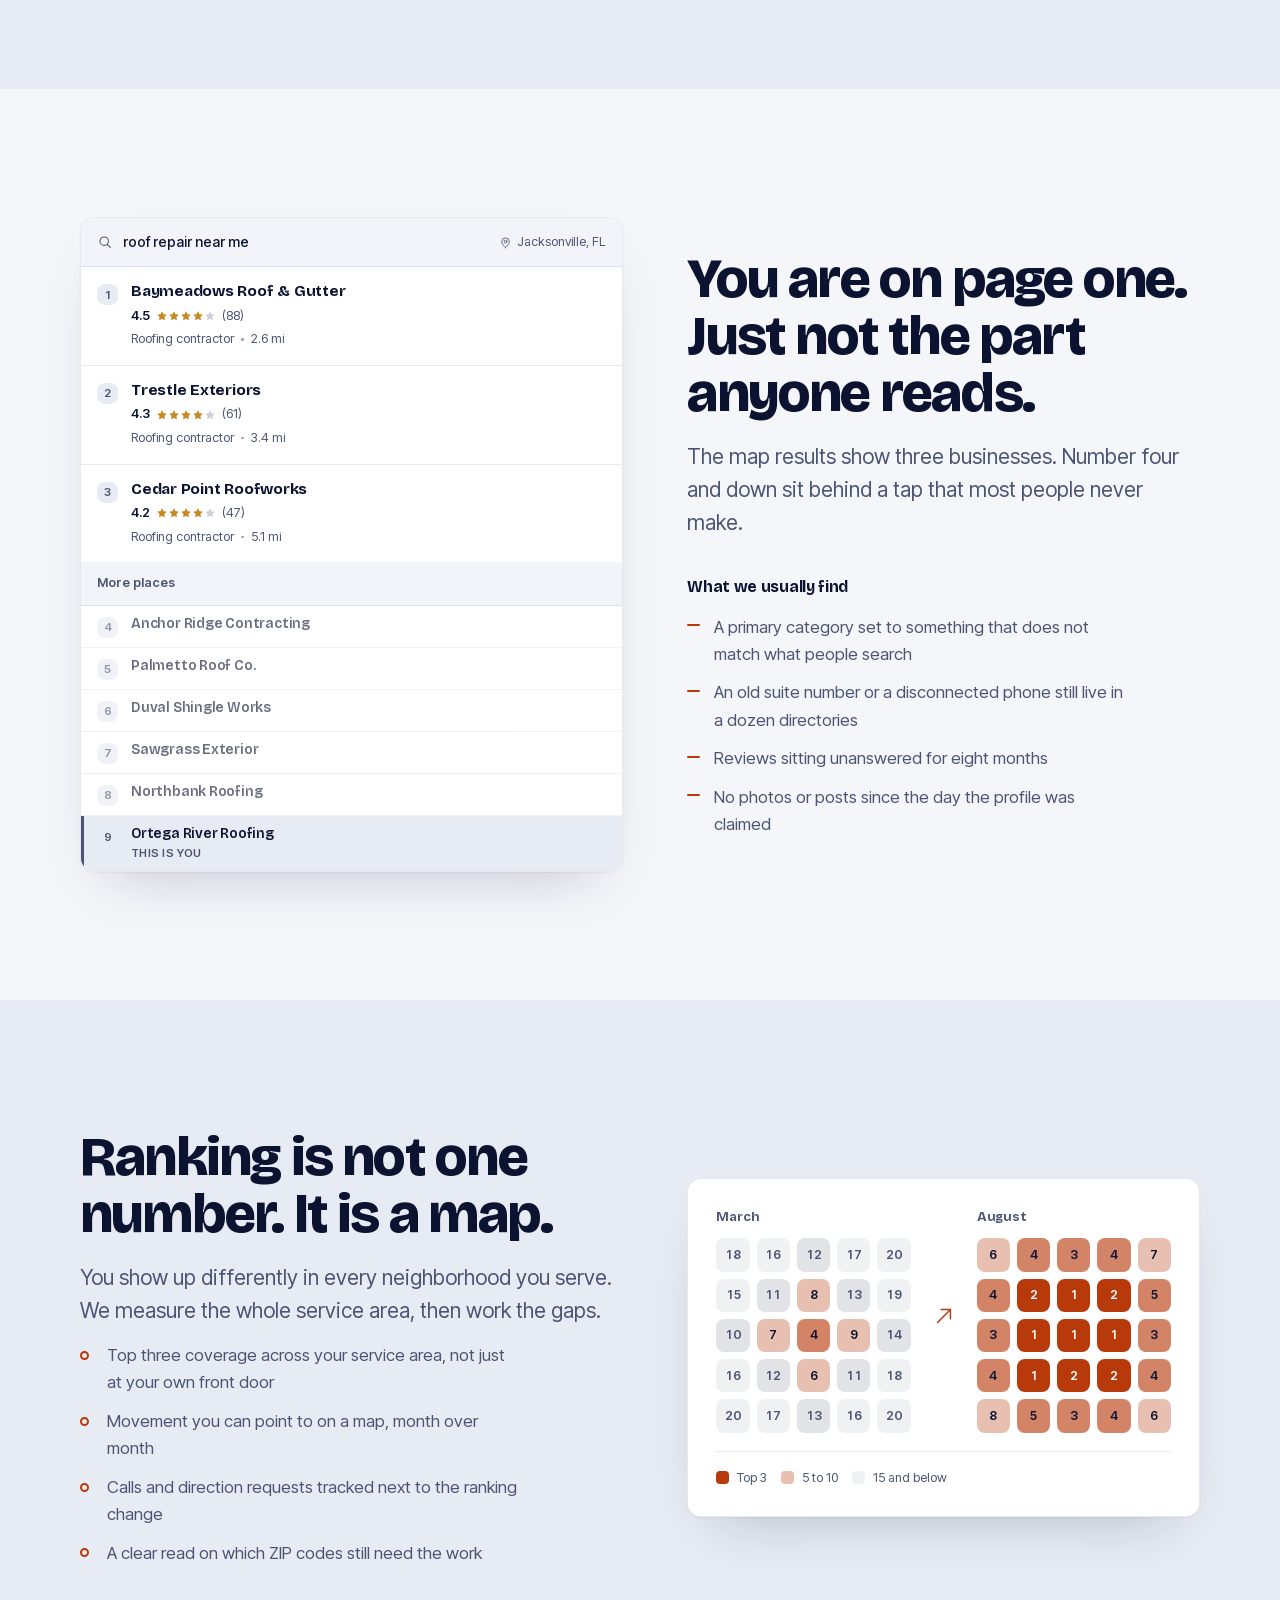
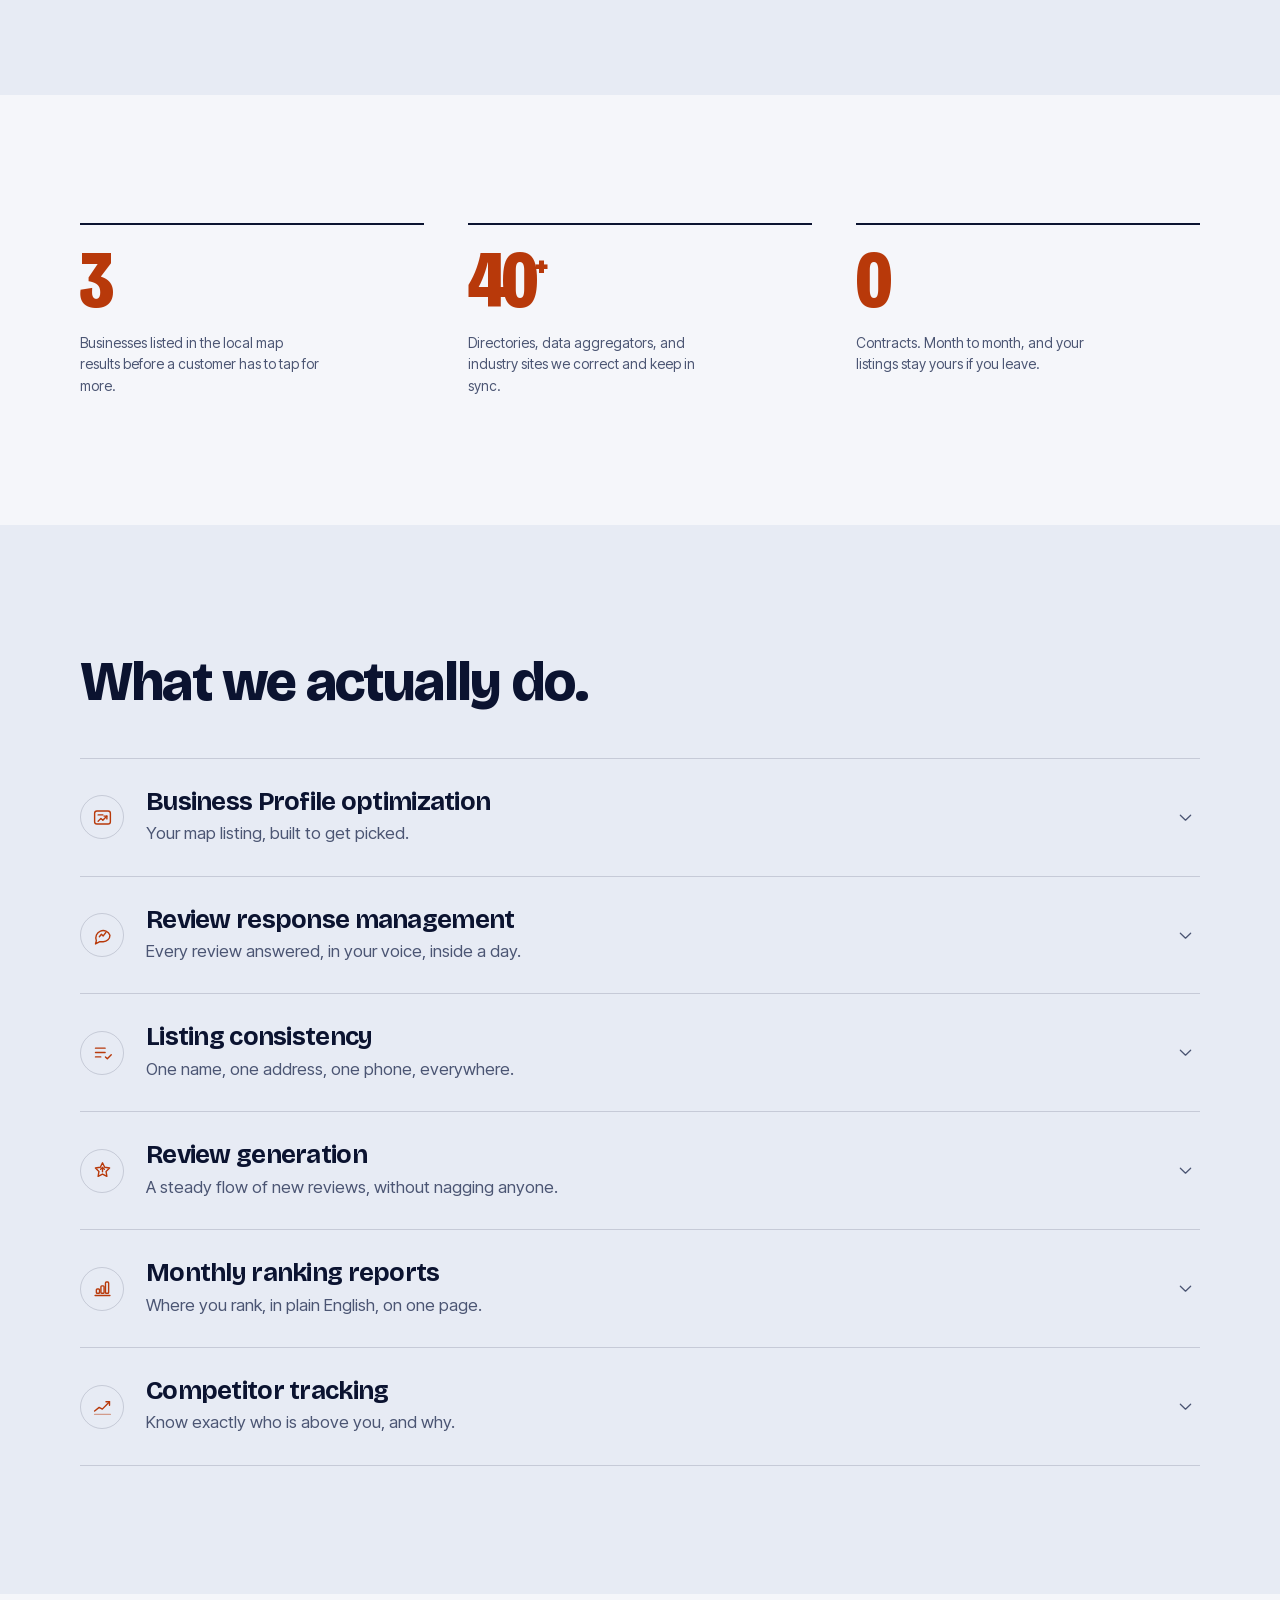
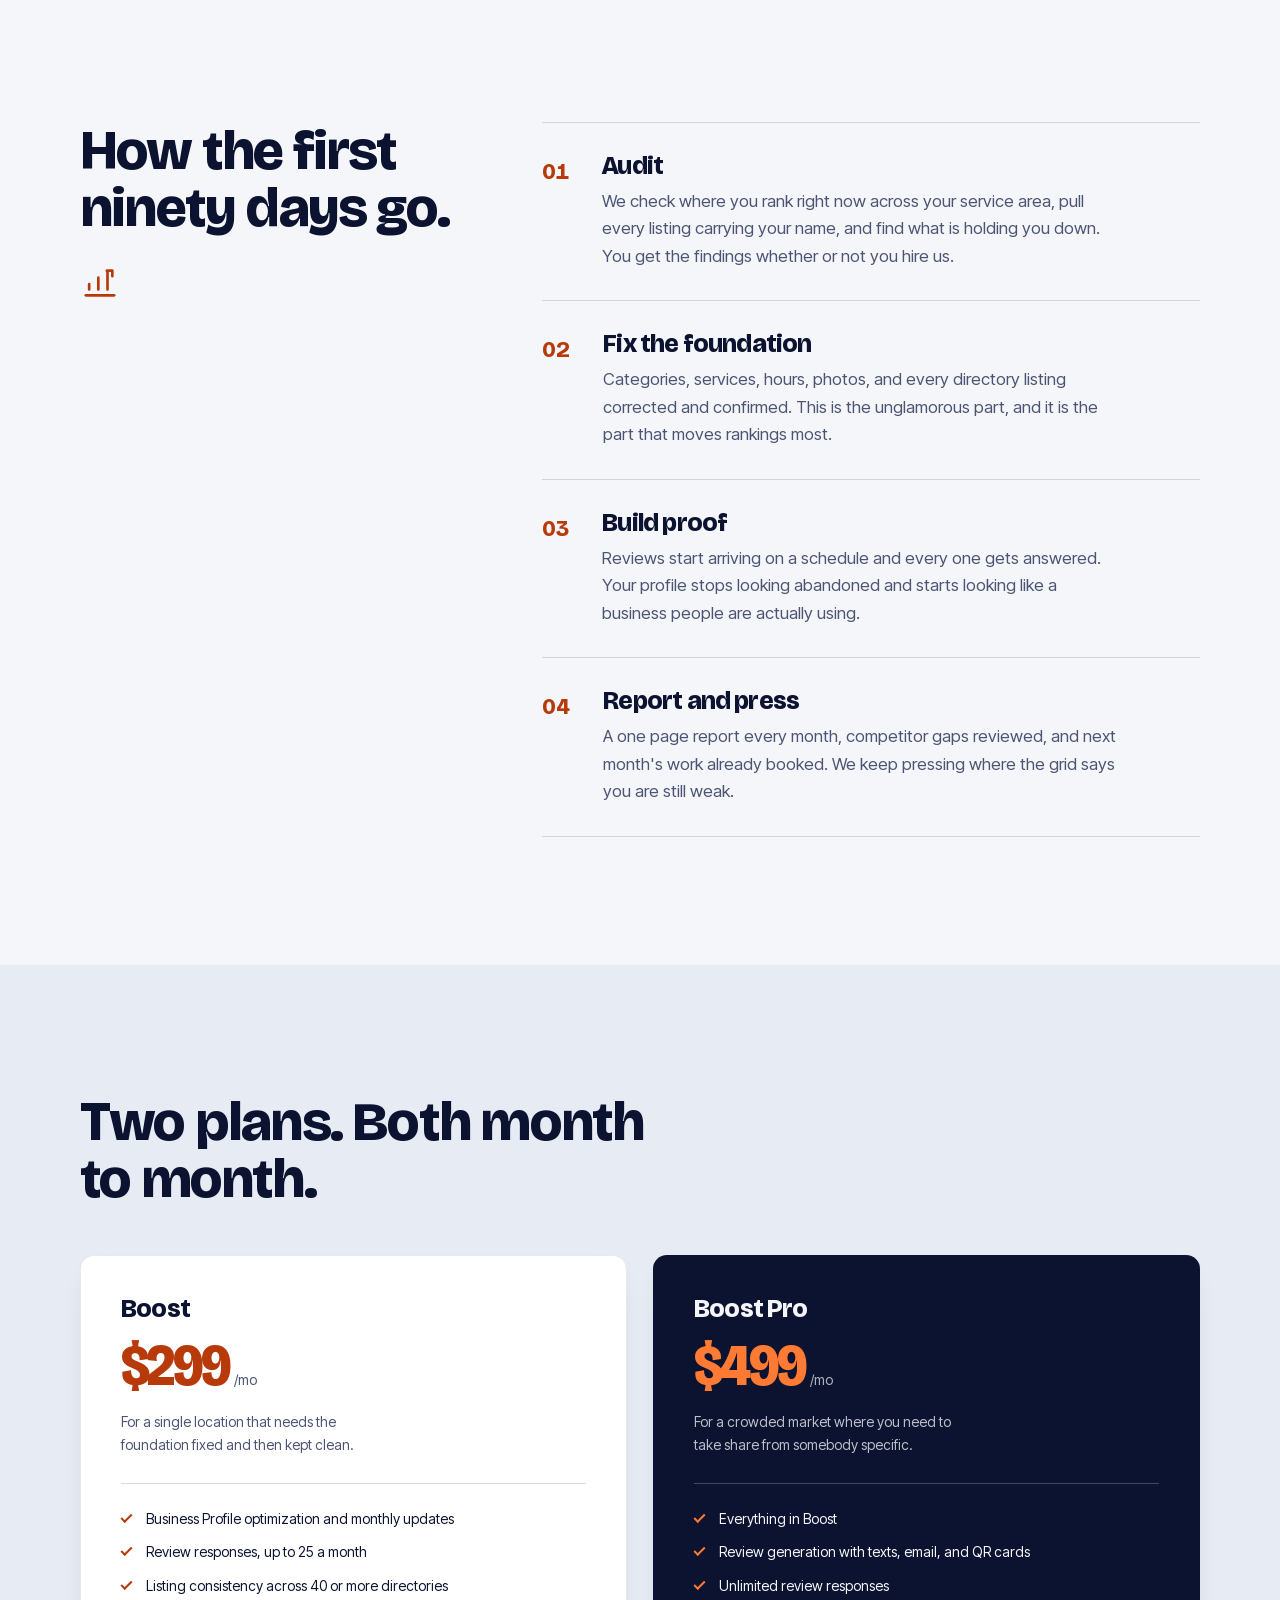
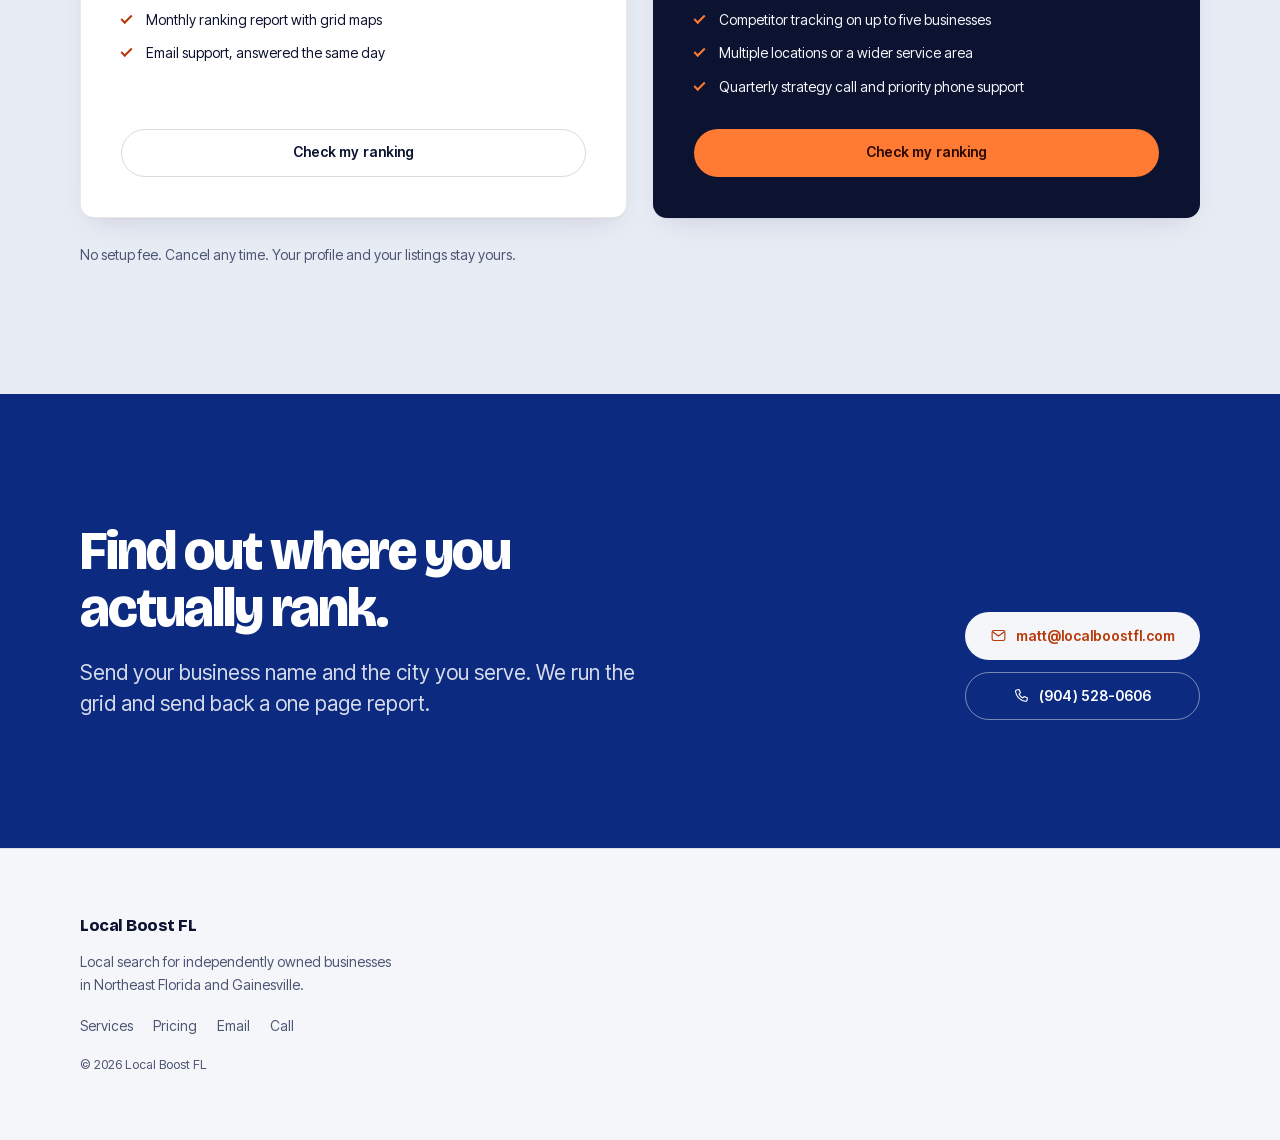
==== commit 24ec1b9d: "Condense About section into one casual paragraph, LinkedIn-only tag Co-Authored-By: Claude Opus 4.7 " ====
--- a/index.html
+++ b/index.html
@@ -192,12 +192,9 @@
   <div class="wrap">
     <p class="blk__kick blk__kick--eyebrow rv" data-rv>Who you're working with</p>
     <h2 class="h2 rv" data-rv style="max-width:30ch">A UF business student who got tired of watching good local businesses lose to worse ones that just showed up first on Google.</h2>
-    <p class="lead rv" data-rv style="max-width:58ch">I'm Matt Greco, a business student at the University of Florida born and raised in Jacksonville. I search Google constantly to find local restaurants and services, and the businesses that show up first aren't always the best ones, just the ones with their listing in order. That's true for every kind of business, not just restaurants.</p>
-    <p class="abt__more rv" data-rv>I got into this while working for an AI consulting company during school, and after a few years managing local bars around Gainesville taught me how much a first impression matters. Local Boost FL is a one-person shop built on a simple idea: the best business in town shouldn't lose customers just because its Google listing is a mess. I handle every profile, every review reply, and every report myself, so nothing gets lost between you and the work.</p>
+    <p class="lead rv" data-rv style="max-width:58ch">I'm a UF business student graduating in the Class of 2028 with a minor in Professional Selling, born and raised in Jacksonville. I currently work for an AI consulting company, which is what pushed me to start this on my own, that and years of Googling local food recs that never quite gave me the best options, plus some time managing bars around Gainesville. Looking forward to working with you.</p>
     <div class="abt__tags rv" data-rv>
-      <span class="chip chip--open">Class of 2028</span>
-      <span class="chip">Lifelong Jacksonville, FL</span>
-      <a class="chip" href="https://www.linkedin.com/in/matthewgrecoo" target="_blank" rel="noopener">LinkedIn ↗</a>
+      <a class="chip chip--open" href="https://www.linkedin.com/in/matthewgrecoo" target="_blank" rel="noopener">LinkedIn ↗</a>
     </div>
   </div>
 </section>
--- a/styles.css
+++ b/styles.css
@@ -274,7 +274,6 @@
   background:var(--acc);border-radius:2px}
 .blk--alt .ticks li::before{width:9px;height:9px;top:.52em;background:transparent;
   border:2px solid var(--acc);border-radius:50%}
-.abt__more{margin-top:16px;max-width:58ch;color:var(--fg-2)}
 .abt__tags{display:flex;flex-wrap:wrap;gap:10px;margin-top:26px}
 .abt__tags a.chip{text-decoration:none;transition:background .15s,color .15s}
 .abt__tags a.chip:hover{background:var(--acc);color:var(--acc-ink)}
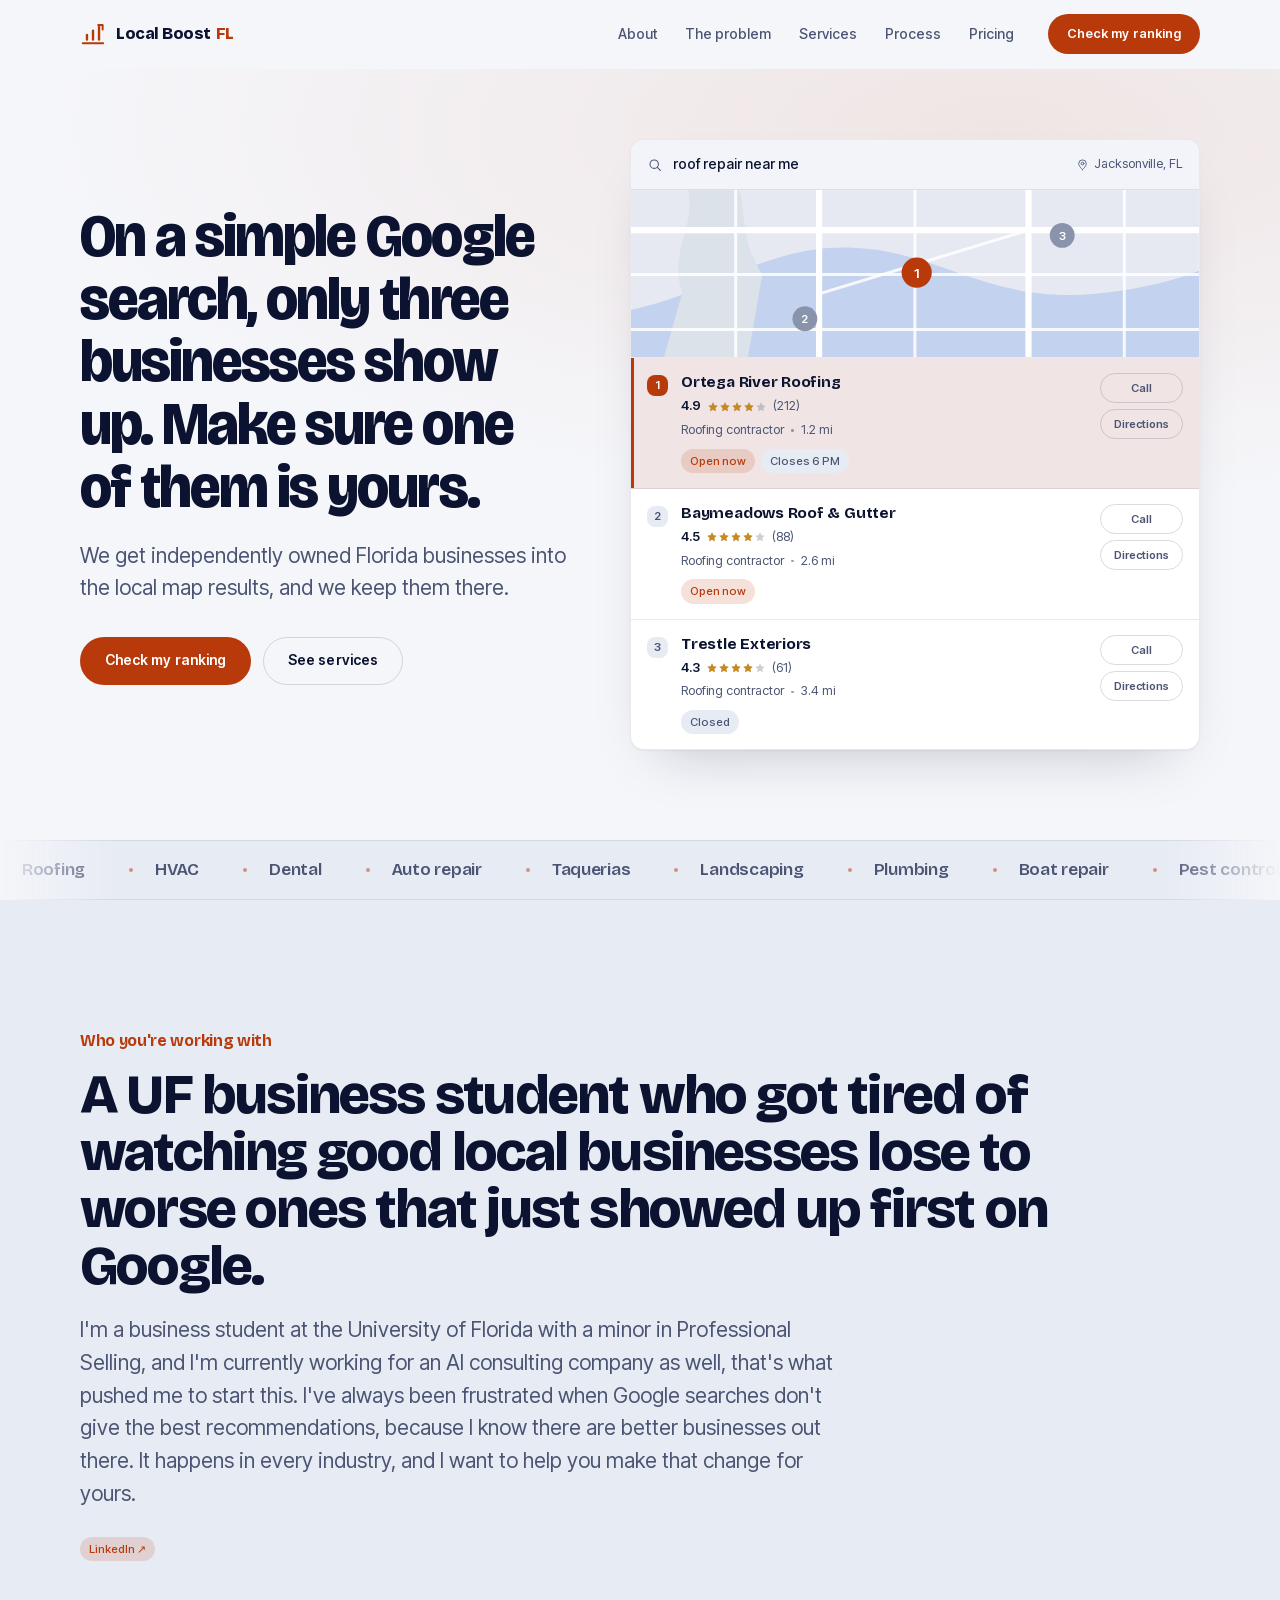
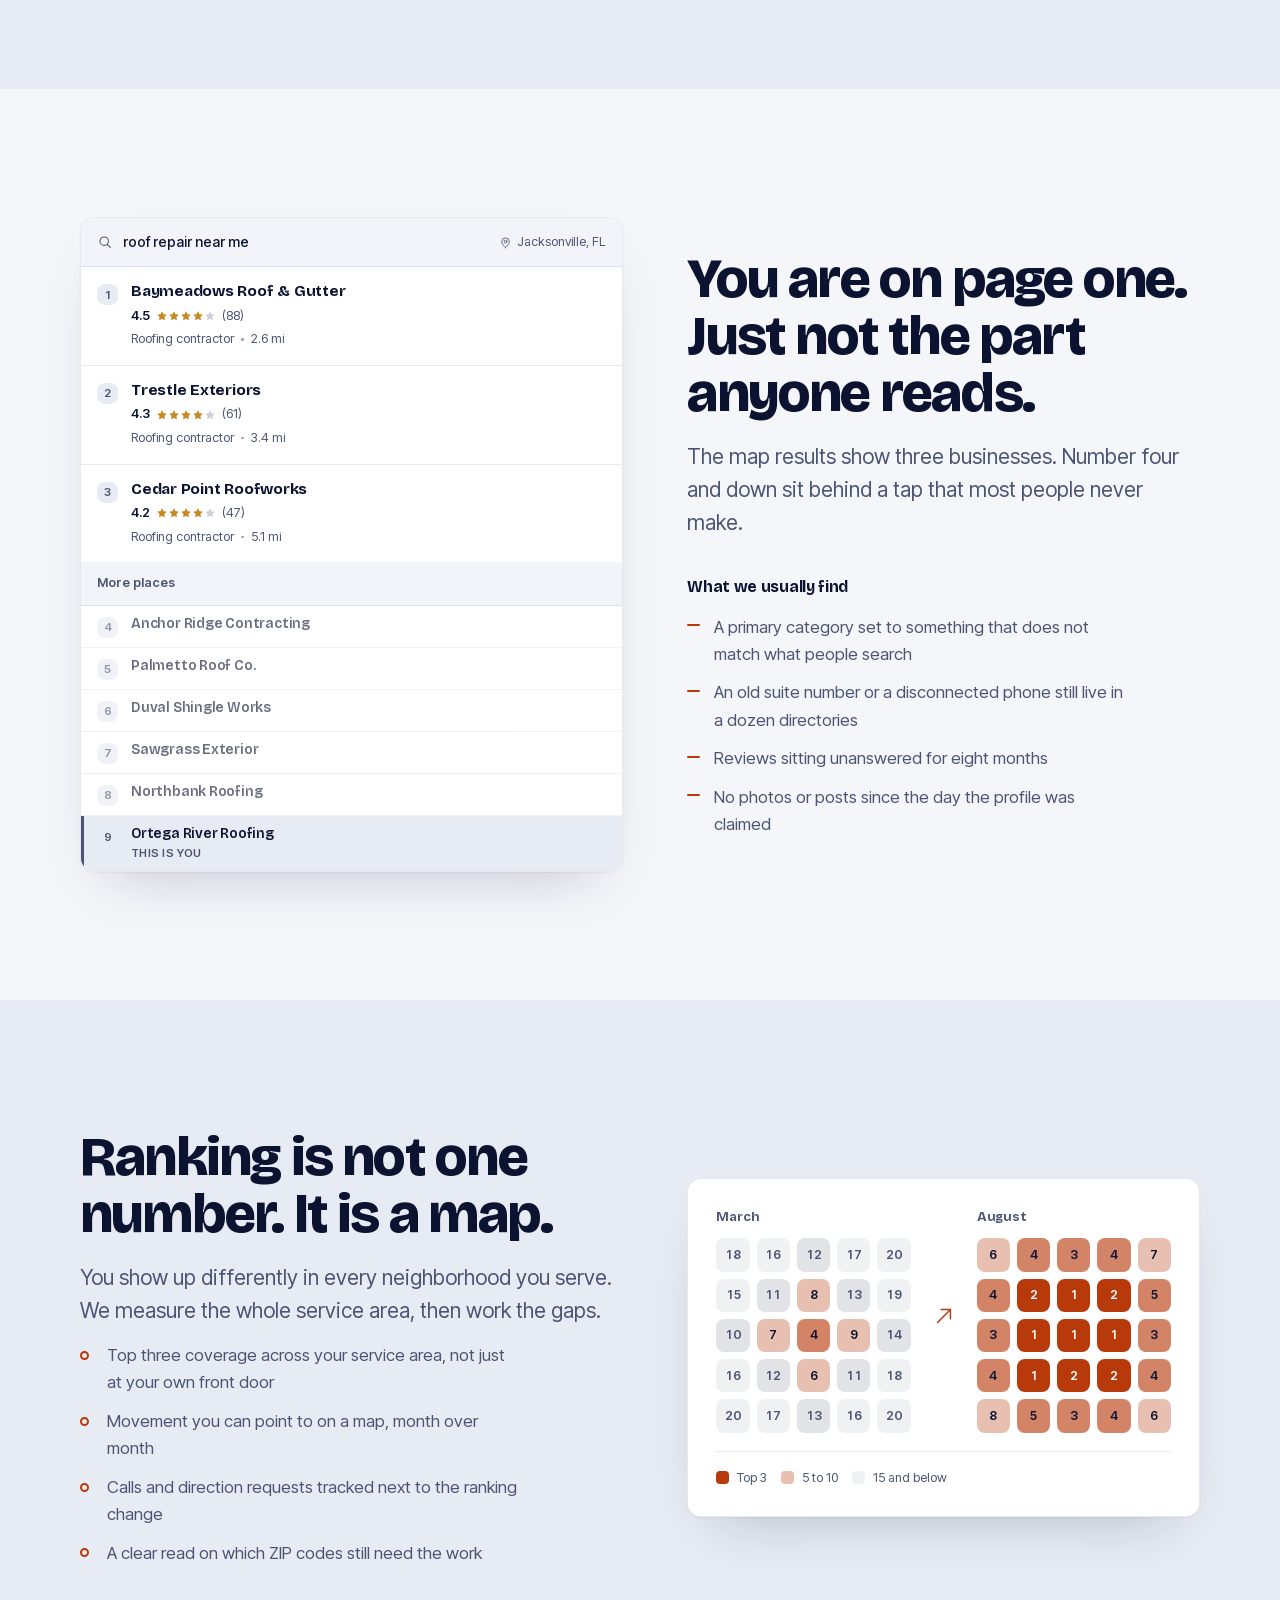
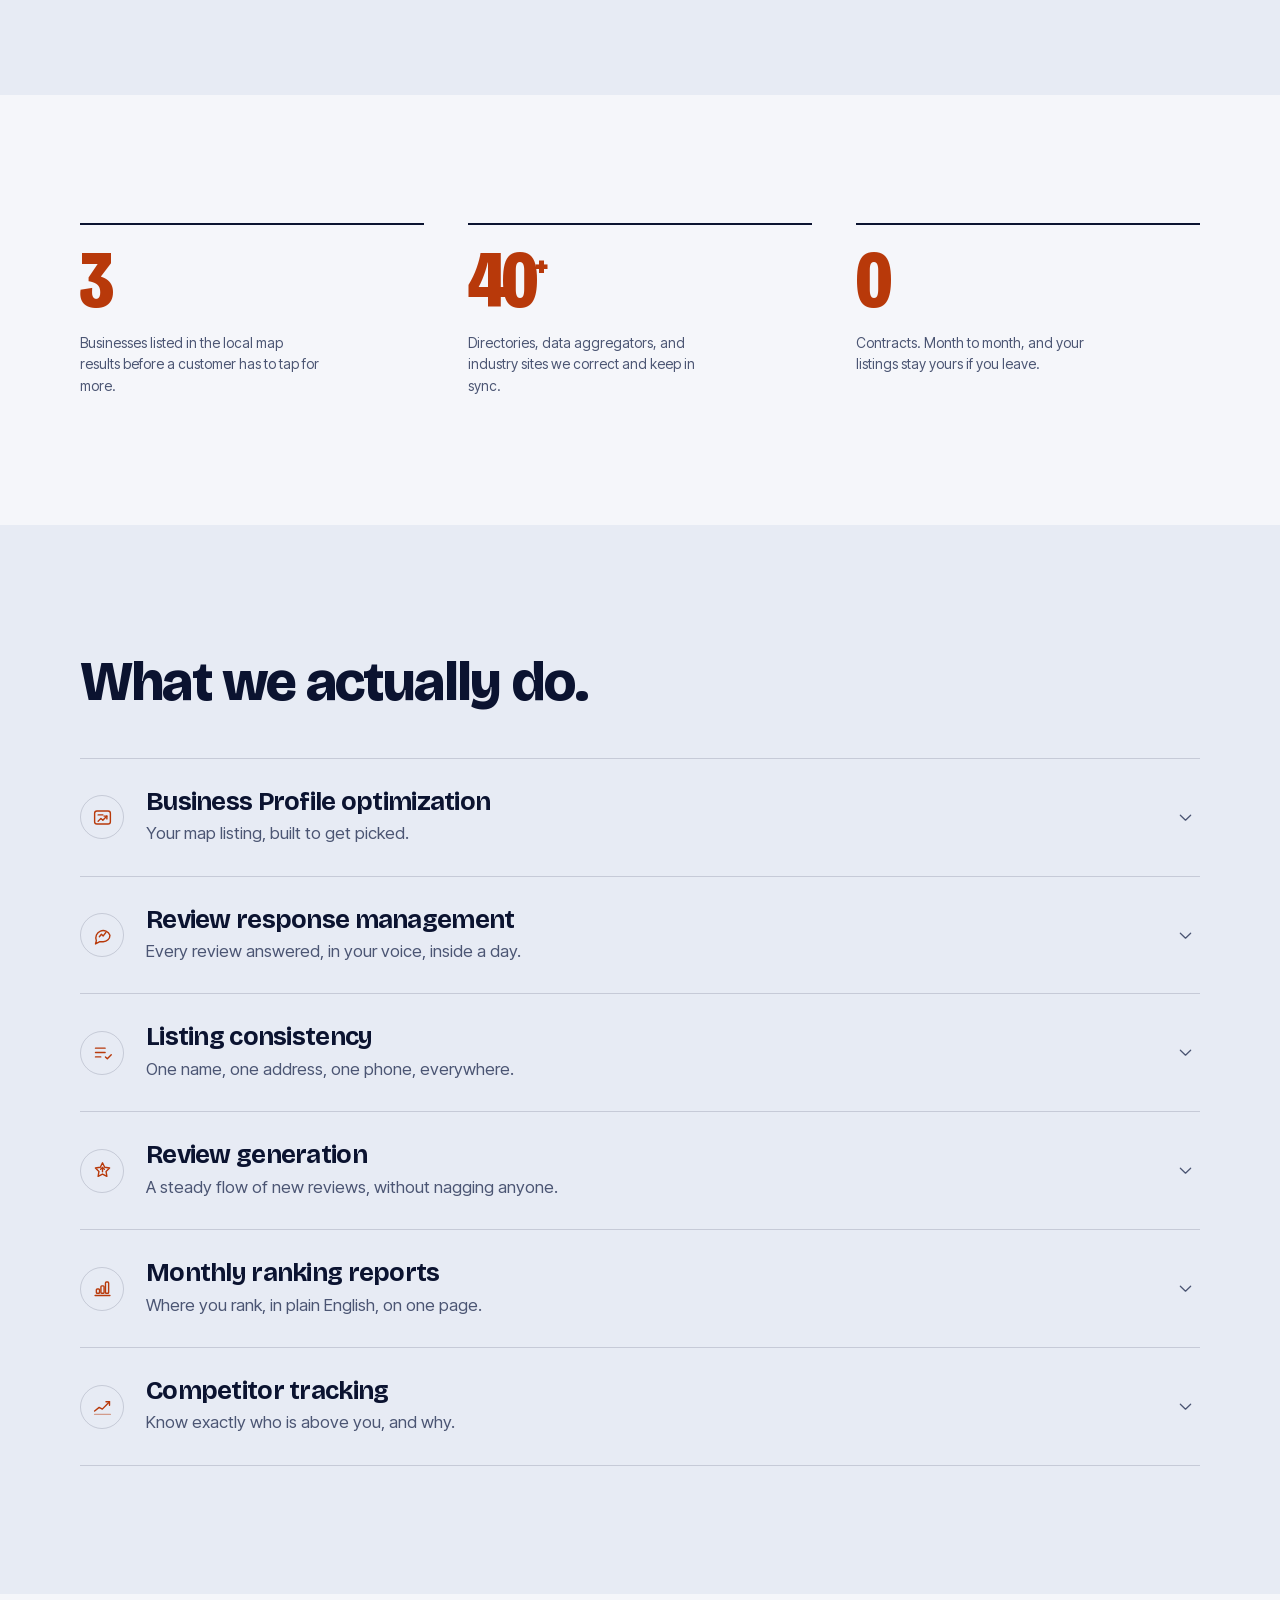
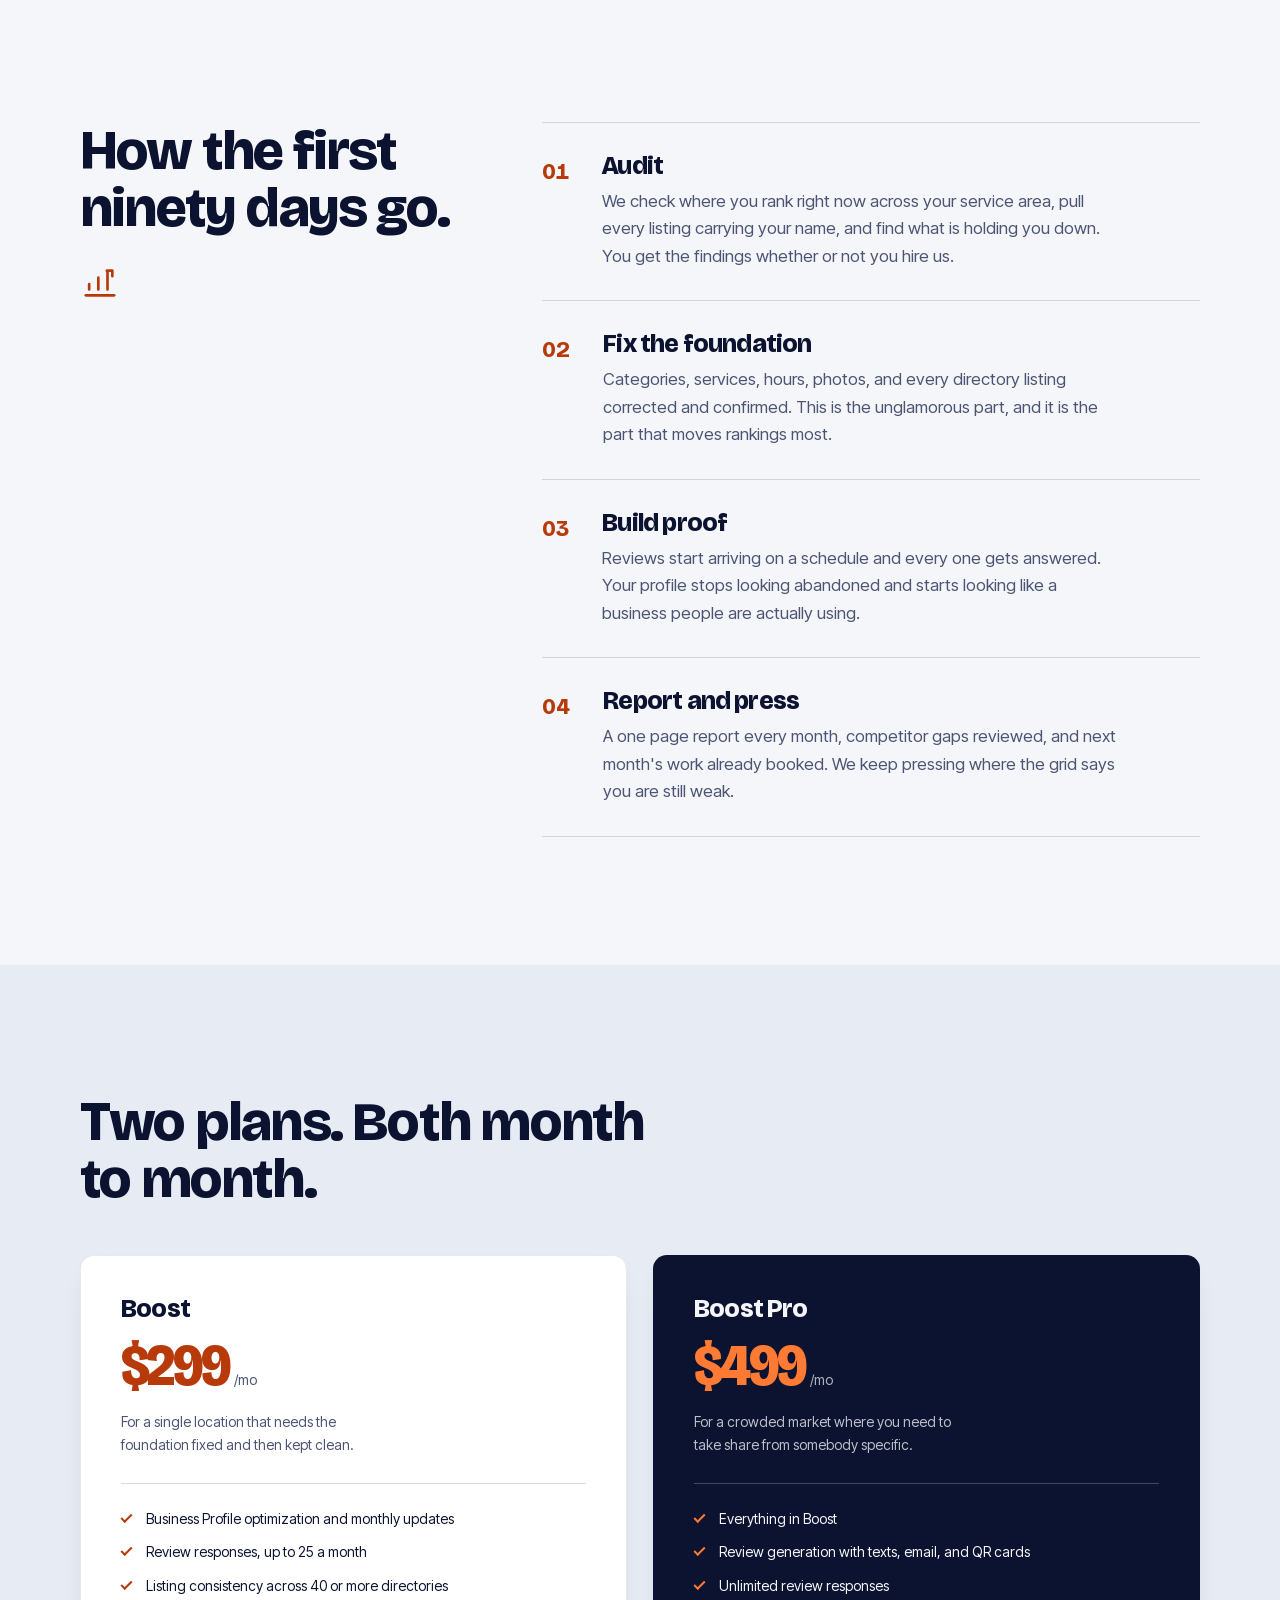
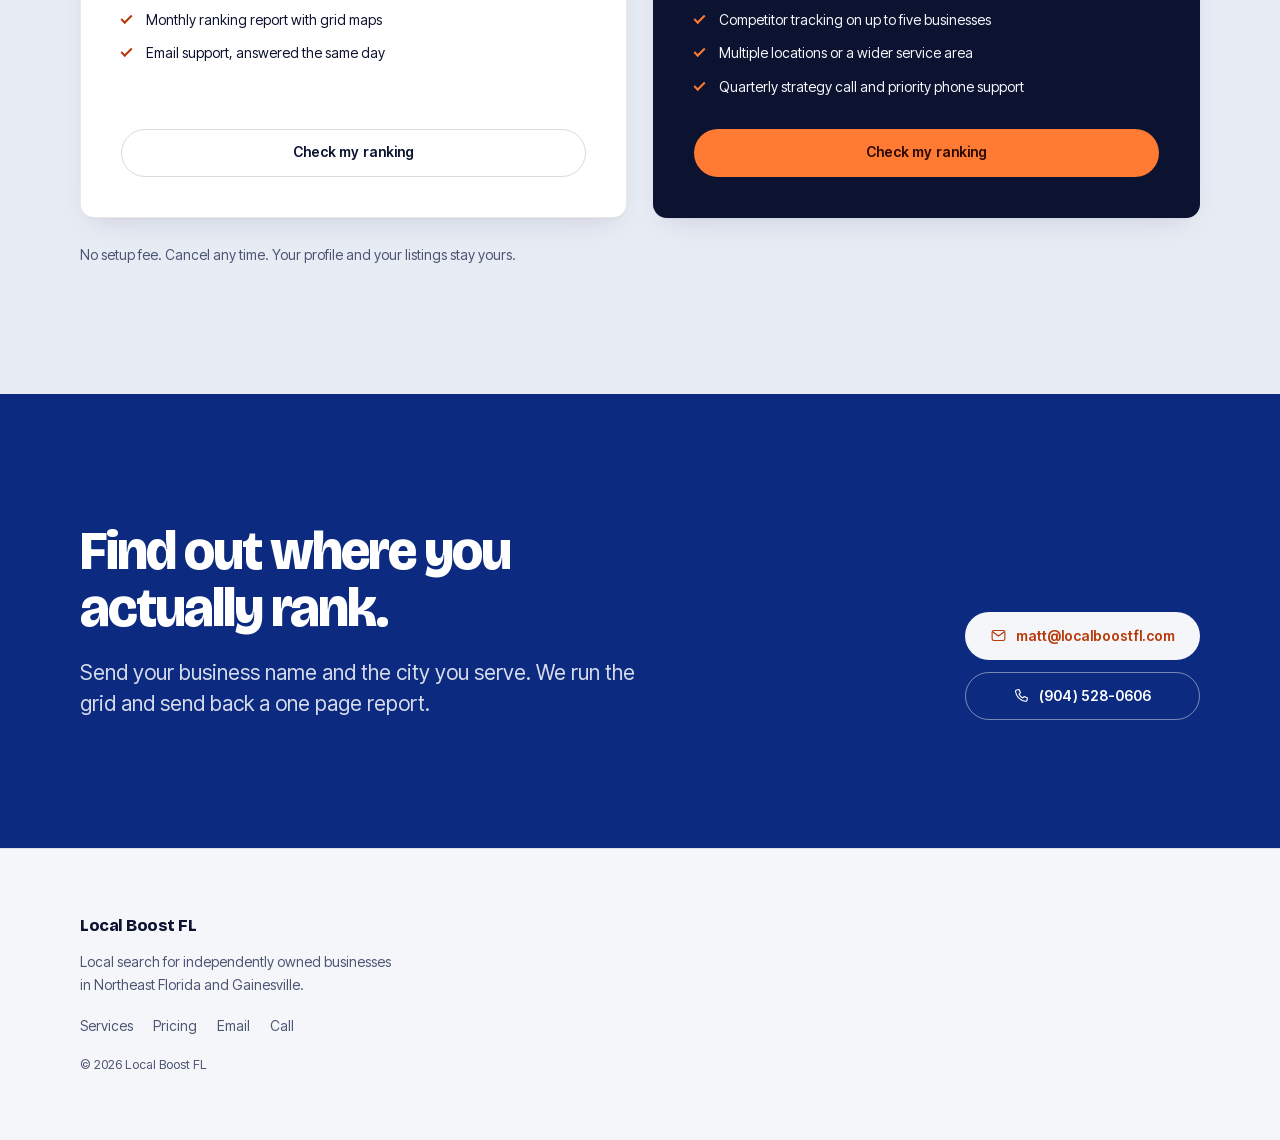
==== commit cb433c23: "Rebalance About paragraph toward academics and AI consulting work Co-Authored-By: Claude Opus 4.7 <n" ====
--- a/index.html
+++ b/index.html
@@ -192,7 +192,7 @@
   <div class="wrap">
     <p class="blk__kick blk__kick--eyebrow rv" data-rv>Who you're working with</p>
     <h2 class="h2 rv" data-rv style="max-width:30ch">A UF business student who got tired of watching good local businesses lose to worse ones that just showed up first on Google.</h2>
-    <p class="lead rv" data-rv style="max-width:58ch">I'm a UF business student graduating in the Class of 2028 with a minor in Professional Selling, born and raised in Jacksonville. I currently work for an AI consulting company, which is what pushed me to start this on my own, that and years of Googling local food recs that never quite gave me the best options, plus some time managing bars around Gainesville. Looking forward to working with you.</p>
+    <p class="lead rv" data-rv style="max-width:58ch">I'm a business student at the University of Florida with a minor in Professional Selling, and I'm currently working for an AI consulting company as well, that's what pushed me to start this. I've always been frustrated when Google searches don't give the best recommendations, because I know there are better businesses out there. It happens in every industry, and I want to help you make that change for yours.</p>
     <div class="abt__tags rv" data-rv>
       <a class="chip chip--open" href="https://www.linkedin.com/in/matthewgrecoo" target="_blank" rel="noopener">LinkedIn ↗</a>
     </div>
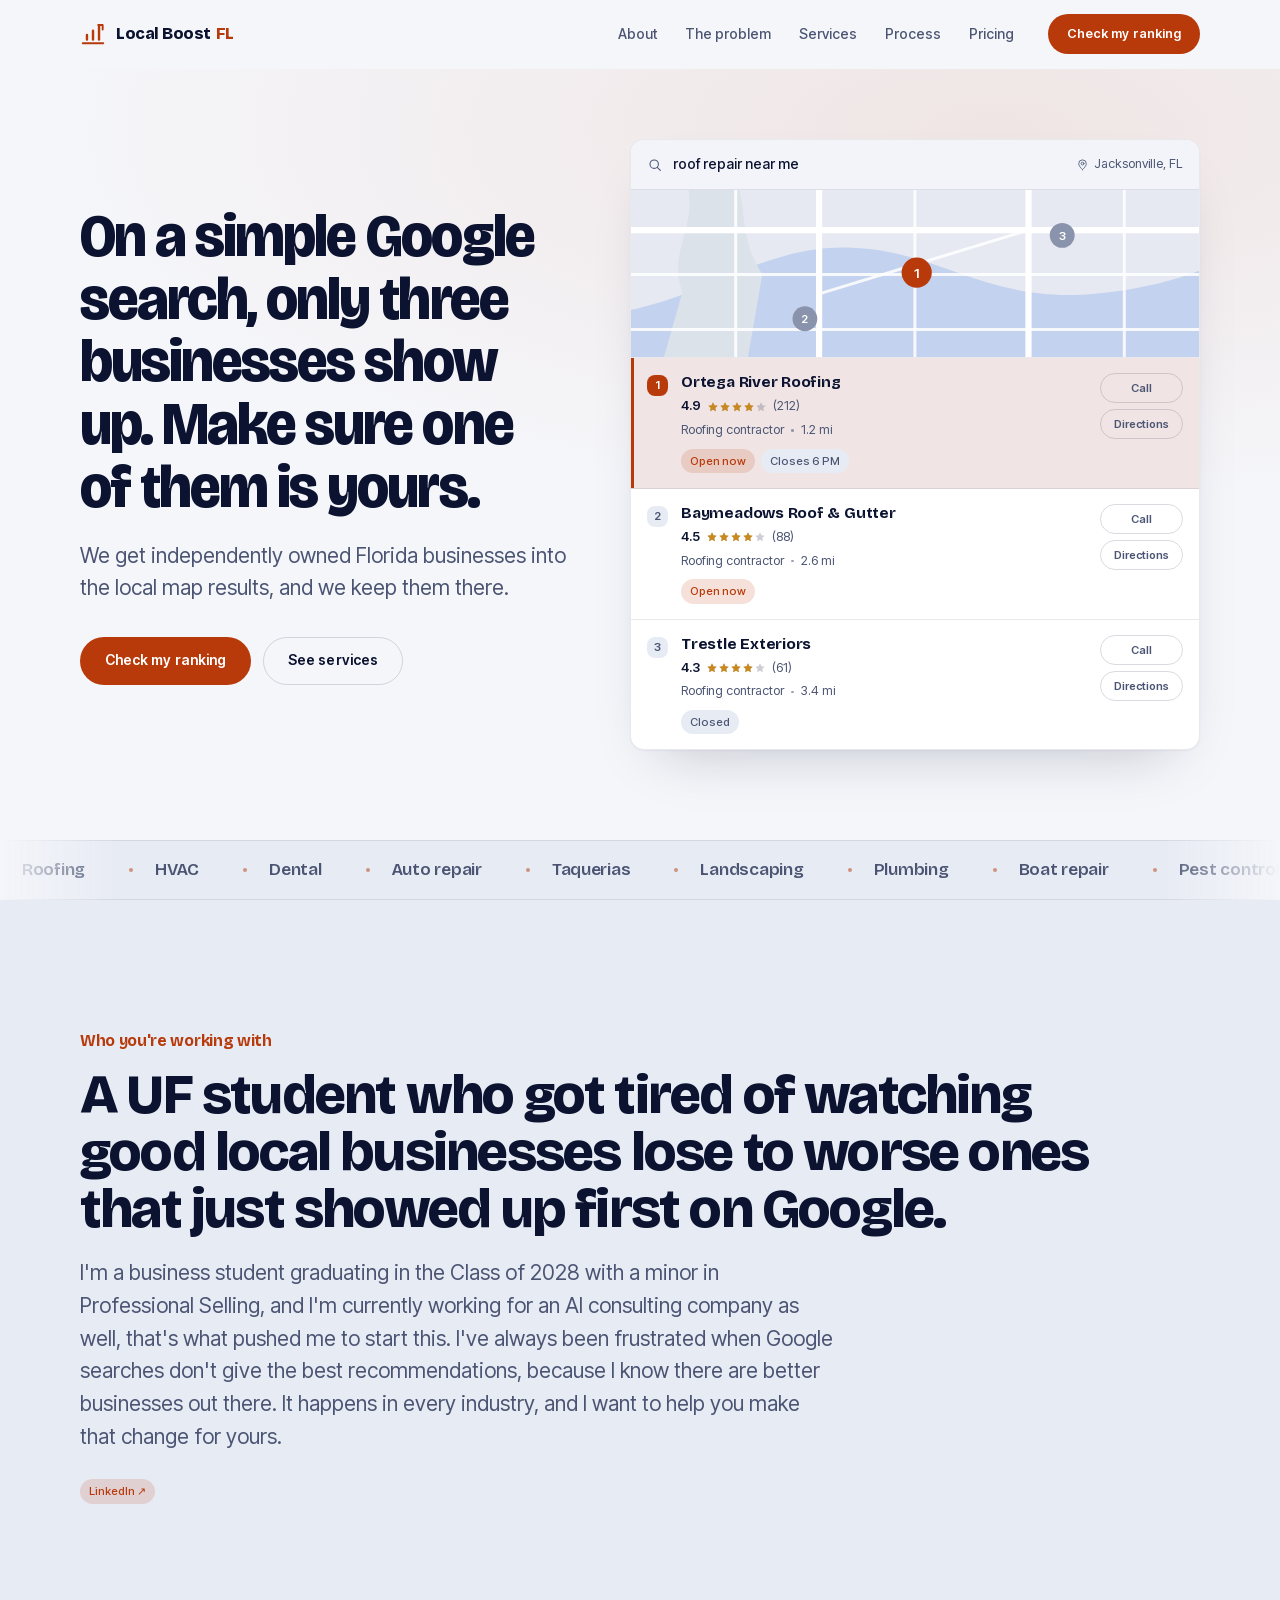
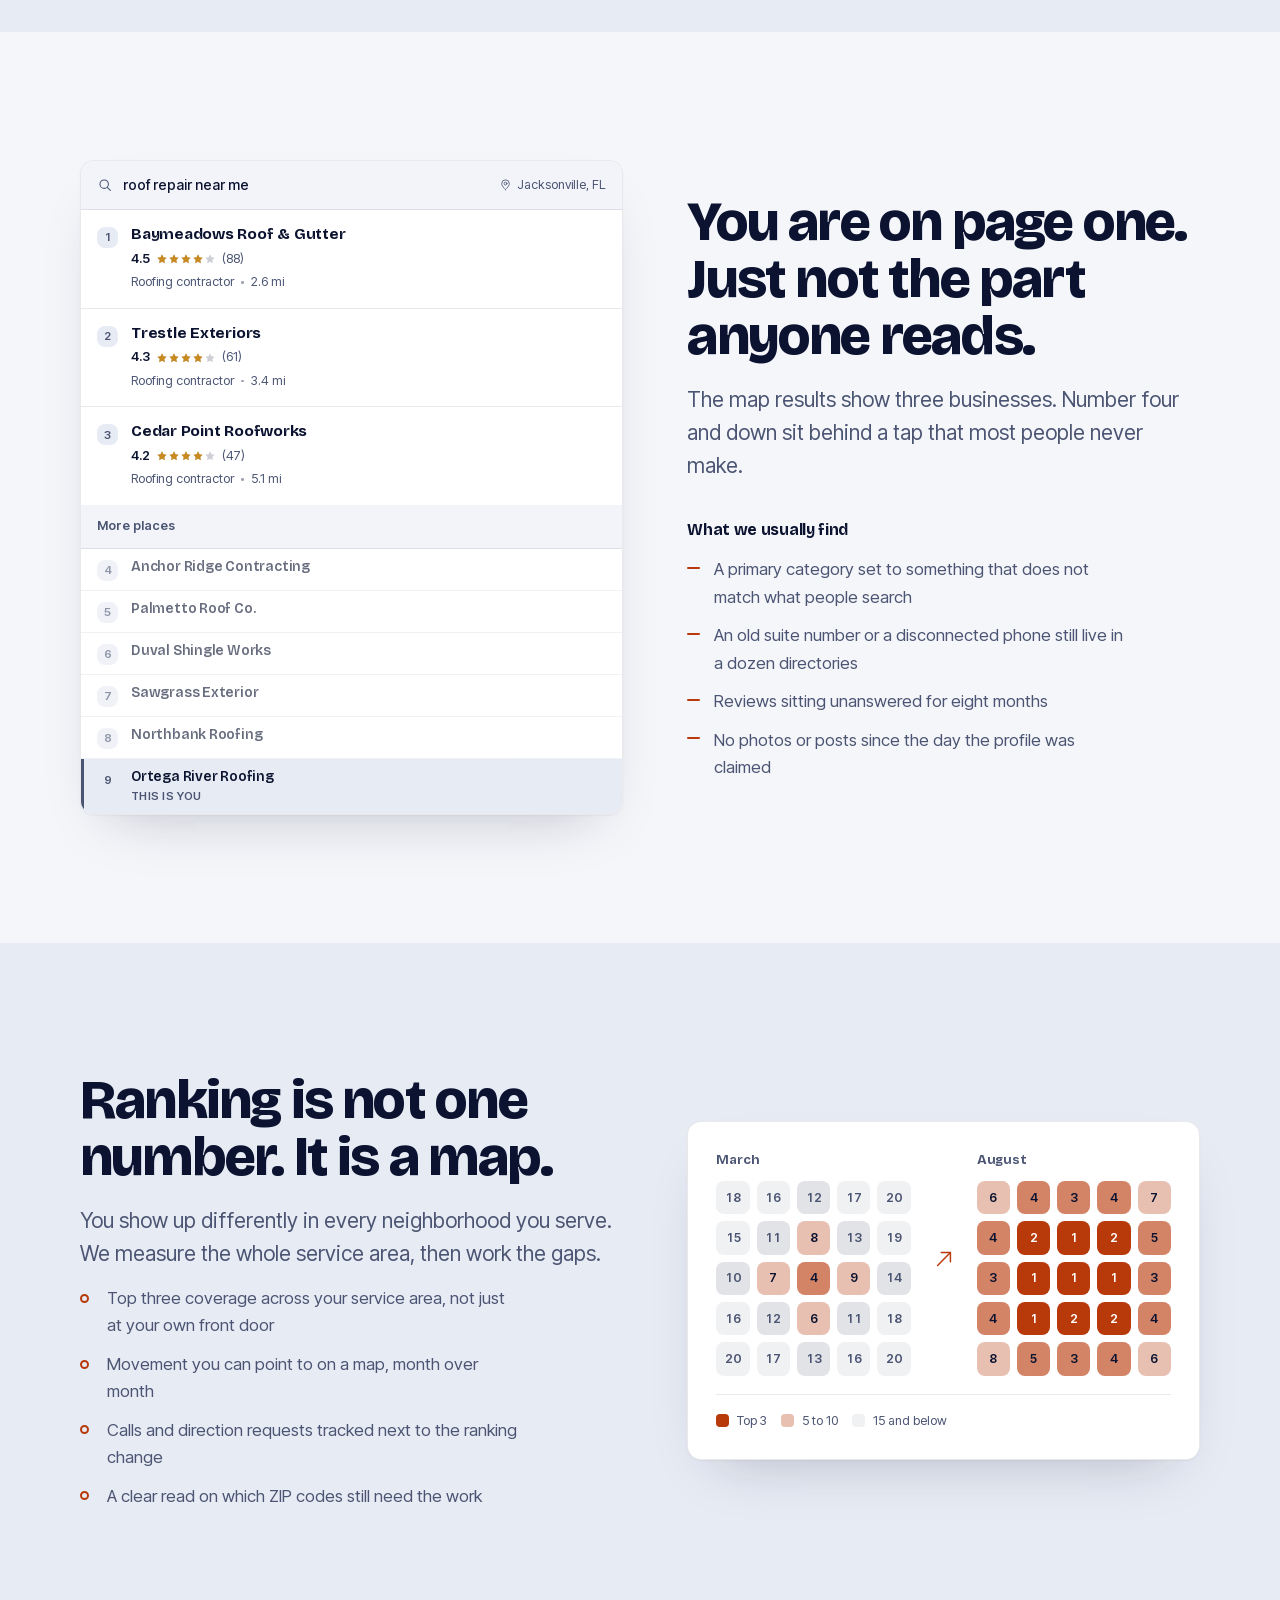
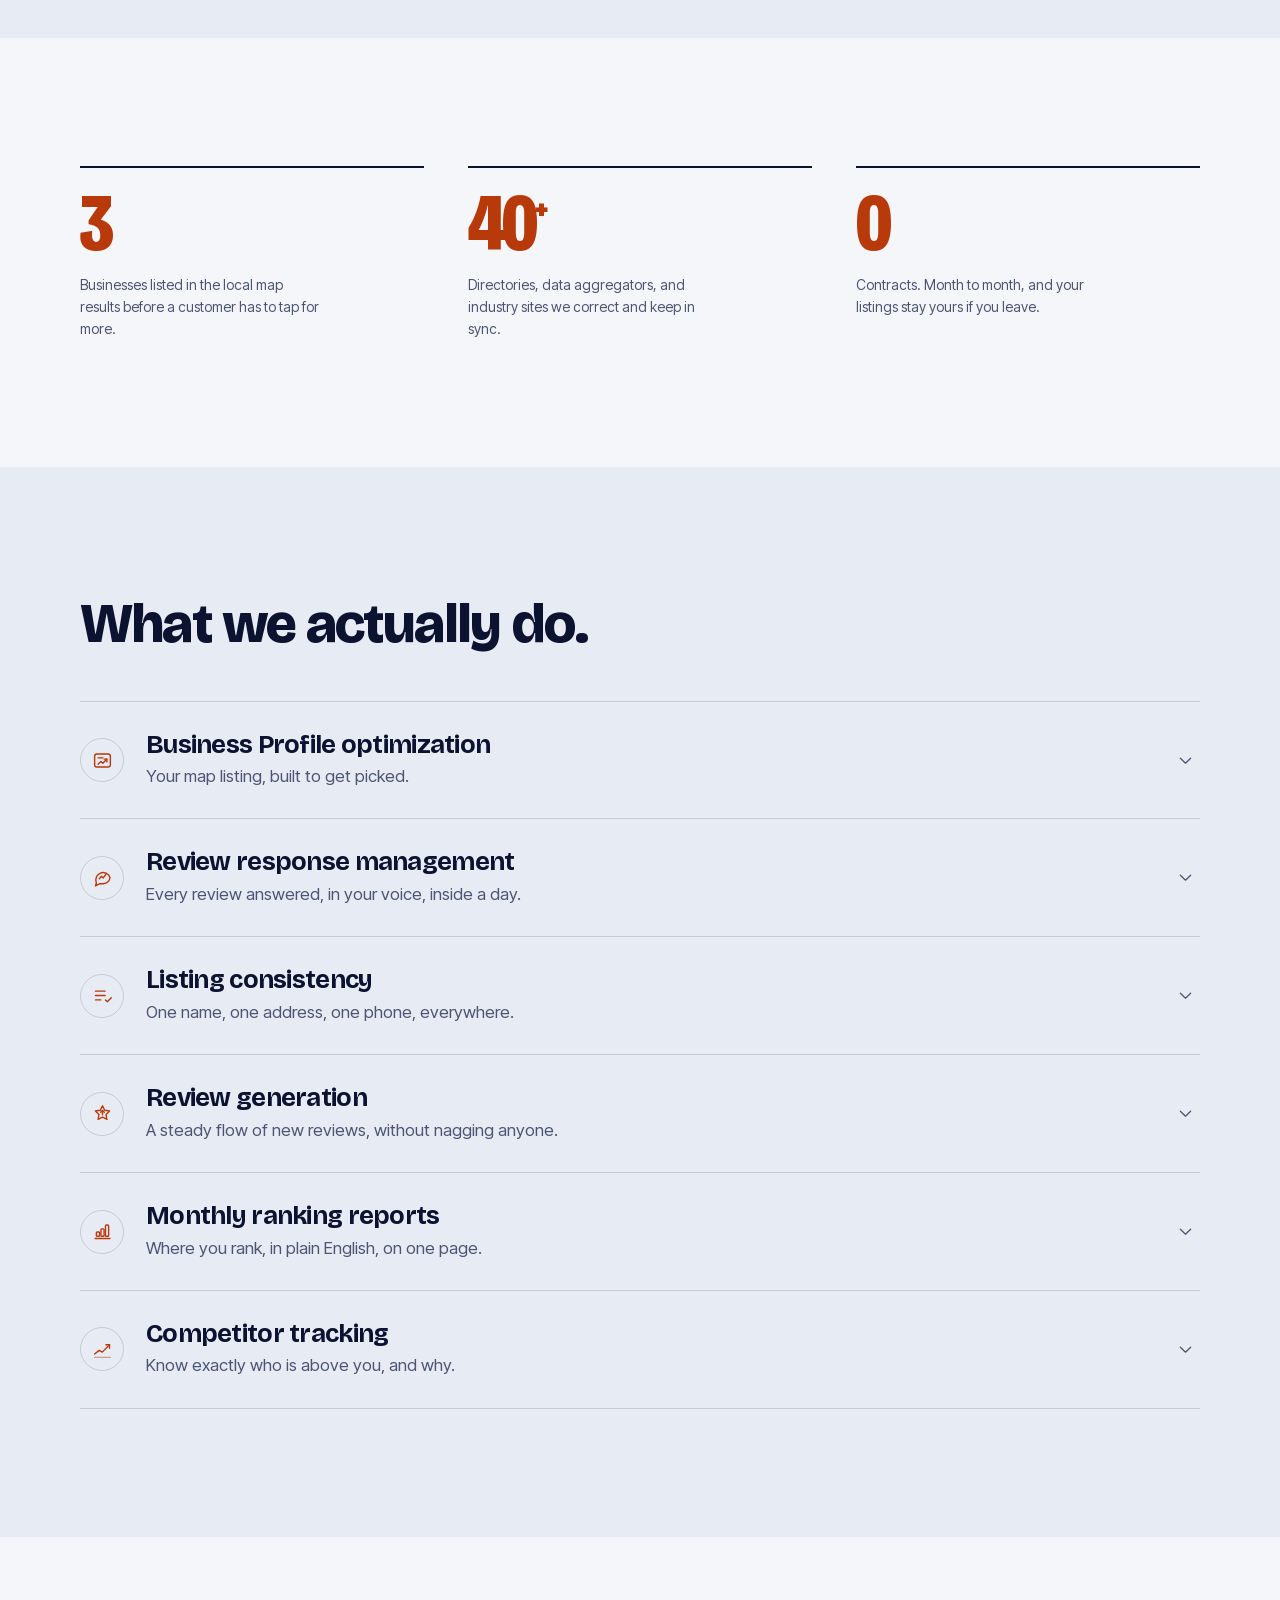
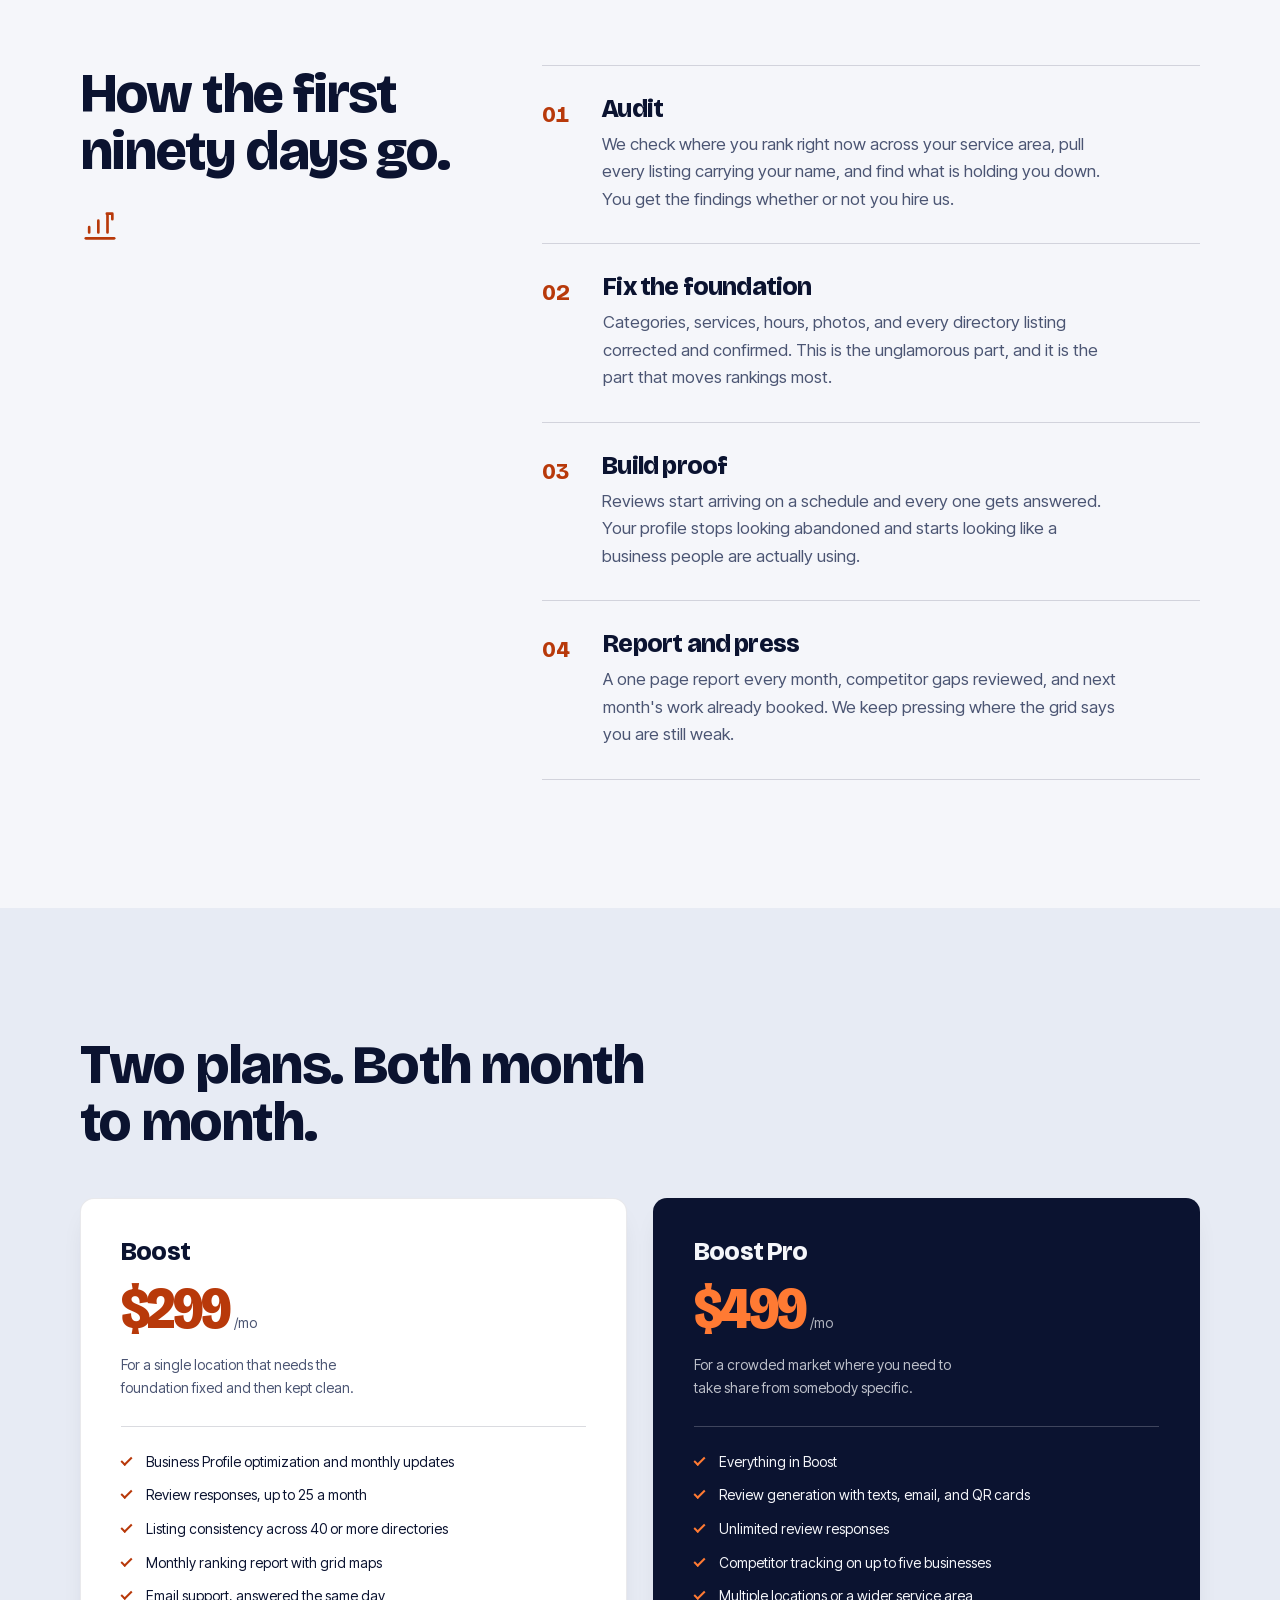
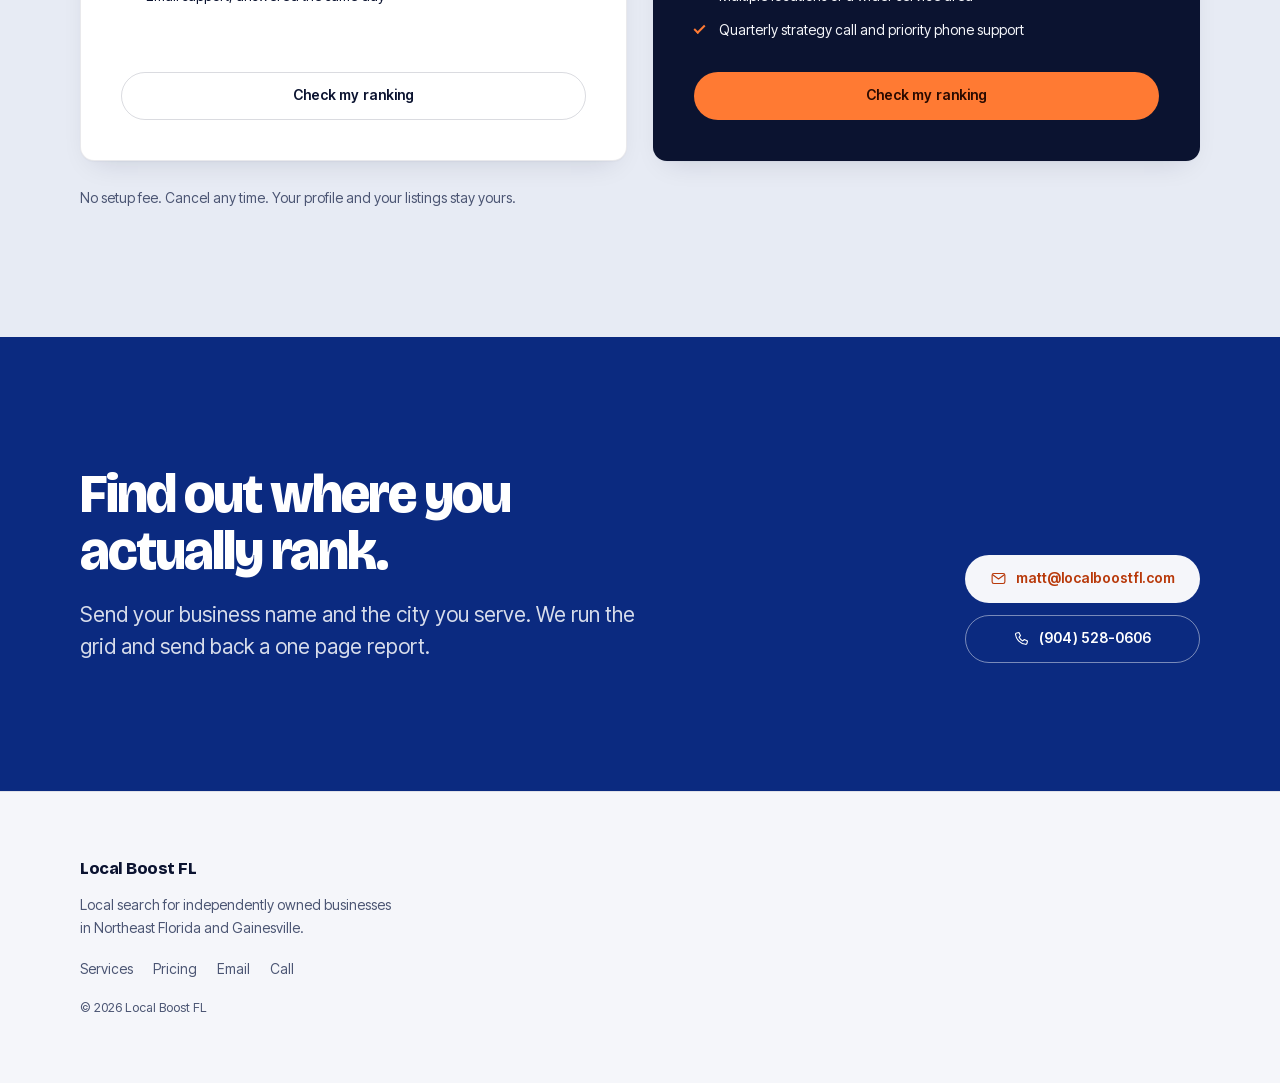
==== commit f9733a11: "Trim About headline to 'UF student', move grad year into paragraph Co-Authored-By: Claude Opus 4.7 <" ====
--- a/index.html
+++ b/index.html
@@ -191,8 +191,8 @@
 <section class="blk blk--alt" id="about">
   <div class="wrap">
     <p class="blk__kick blk__kick--eyebrow rv" data-rv>Who you're working with</p>
-    <h2 class="h2 rv" data-rv style="max-width:30ch">A UF business student who got tired of watching good local businesses lose to worse ones that just showed up first on Google.</h2>
-    <p class="lead rv" data-rv style="max-width:58ch">I'm a business student at the University of Florida with a minor in Professional Selling, and I'm currently working for an AI consulting company as well, that's what pushed me to start this. I've always been frustrated when Google searches don't give the best recommendations, because I know there are better businesses out there. It happens in every industry, and I want to help you make that change for yours.</p>
+    <h2 class="h2 rv" data-rv style="max-width:30ch">A UF student who got tired of watching good local businesses lose to worse ones that just showed up first on Google.</h2>
+    <p class="lead rv" data-rv style="max-width:58ch">I'm a business student graduating in the Class of 2028 with a minor in Professional Selling, and I'm currently working for an AI consulting company as well, that's what pushed me to start this. I've always been frustrated when Google searches don't give the best recommendations, because I know there are better businesses out there. It happens in every industry, and I want to help you make that change for yours.</p>
     <div class="abt__tags rv" data-rv>
       <a class="chip chip--open" href="https://www.linkedin.com/in/matthewgrecoo" target="_blank" rel="noopener">LinkedIn ↗</a>
     </div>
